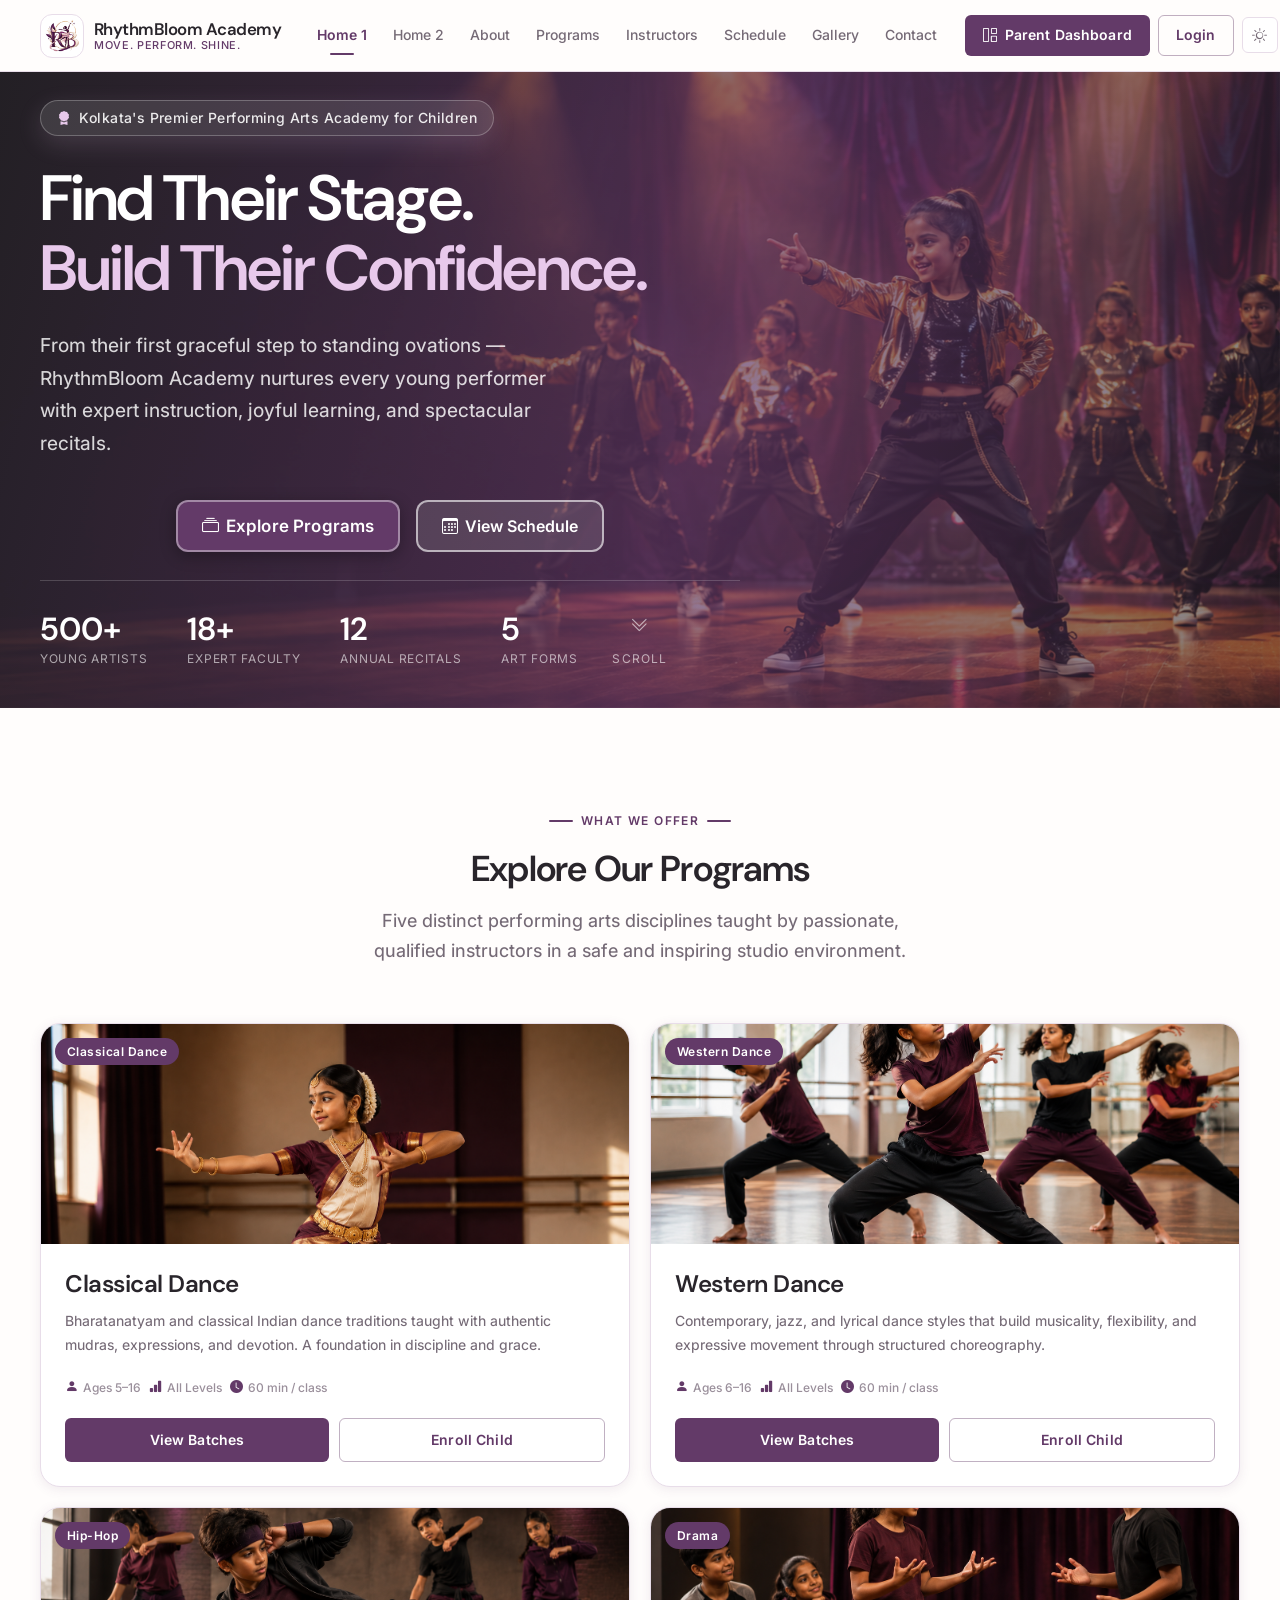
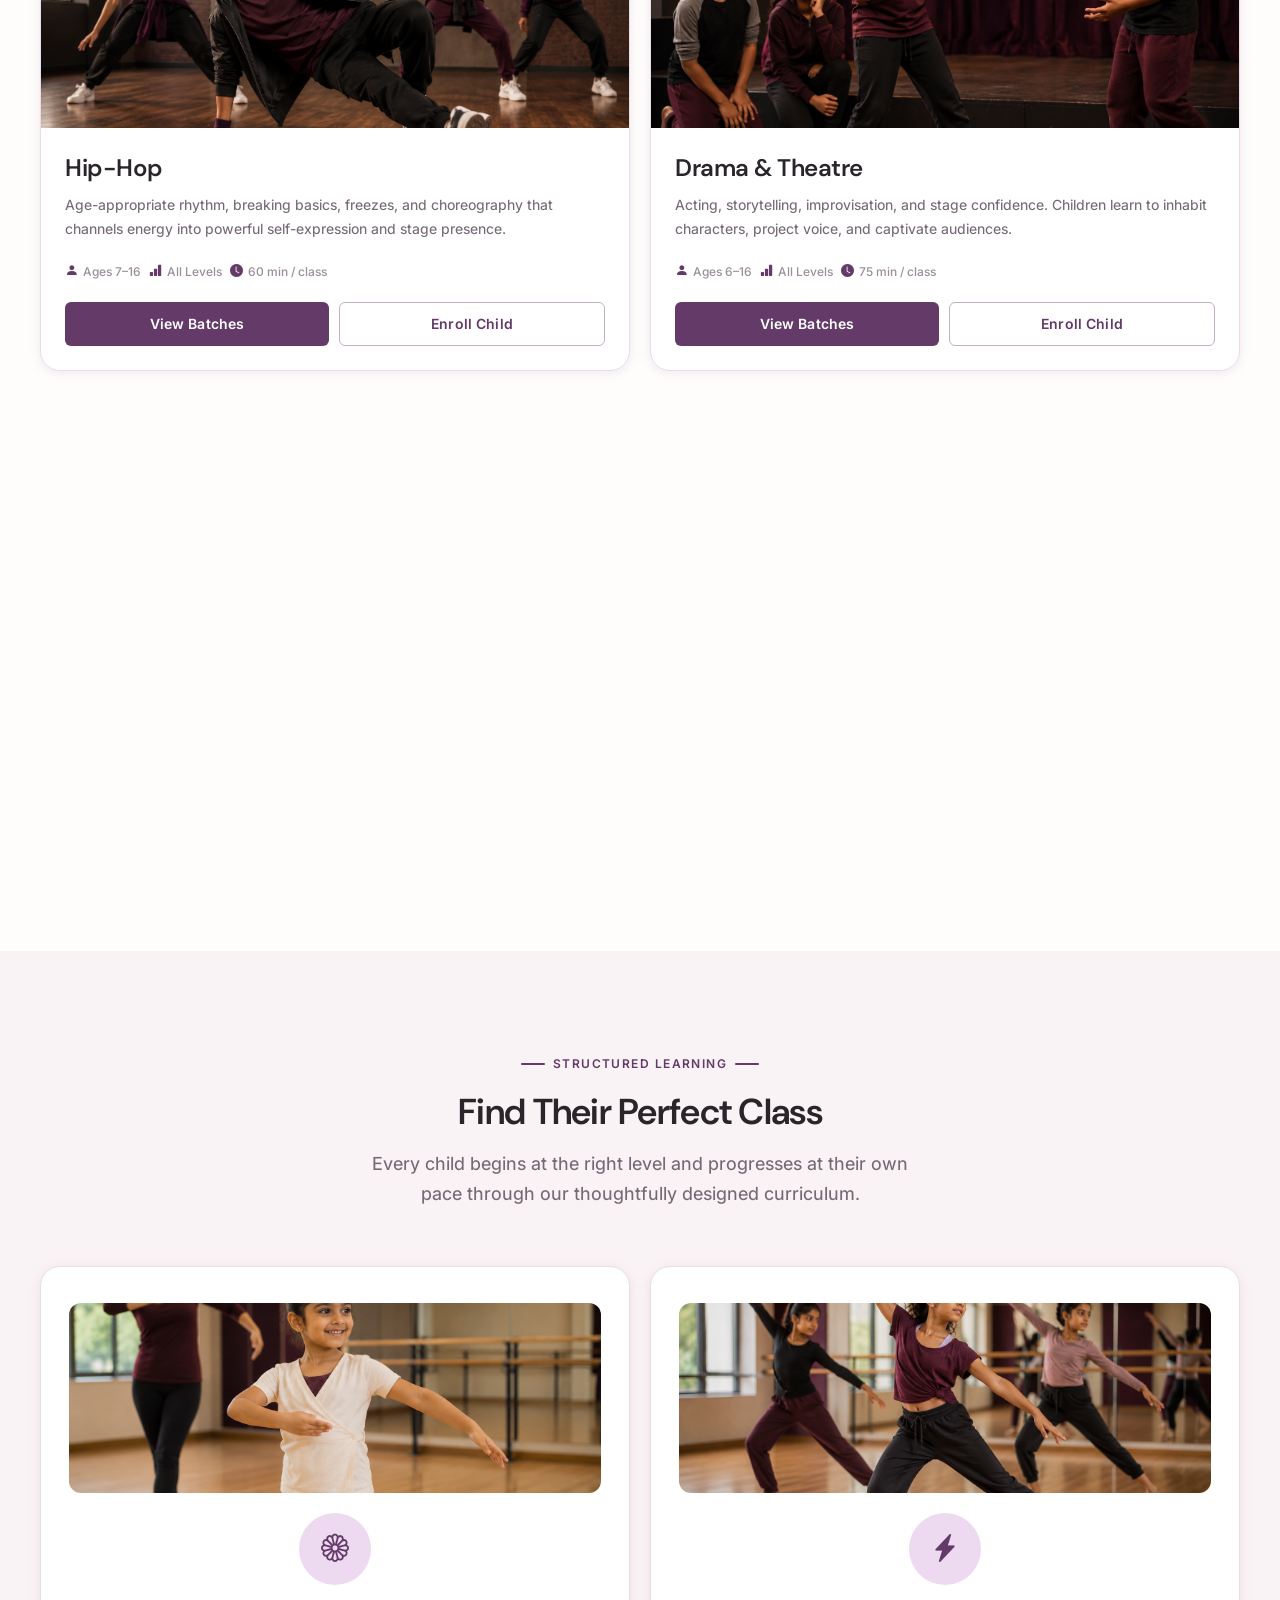
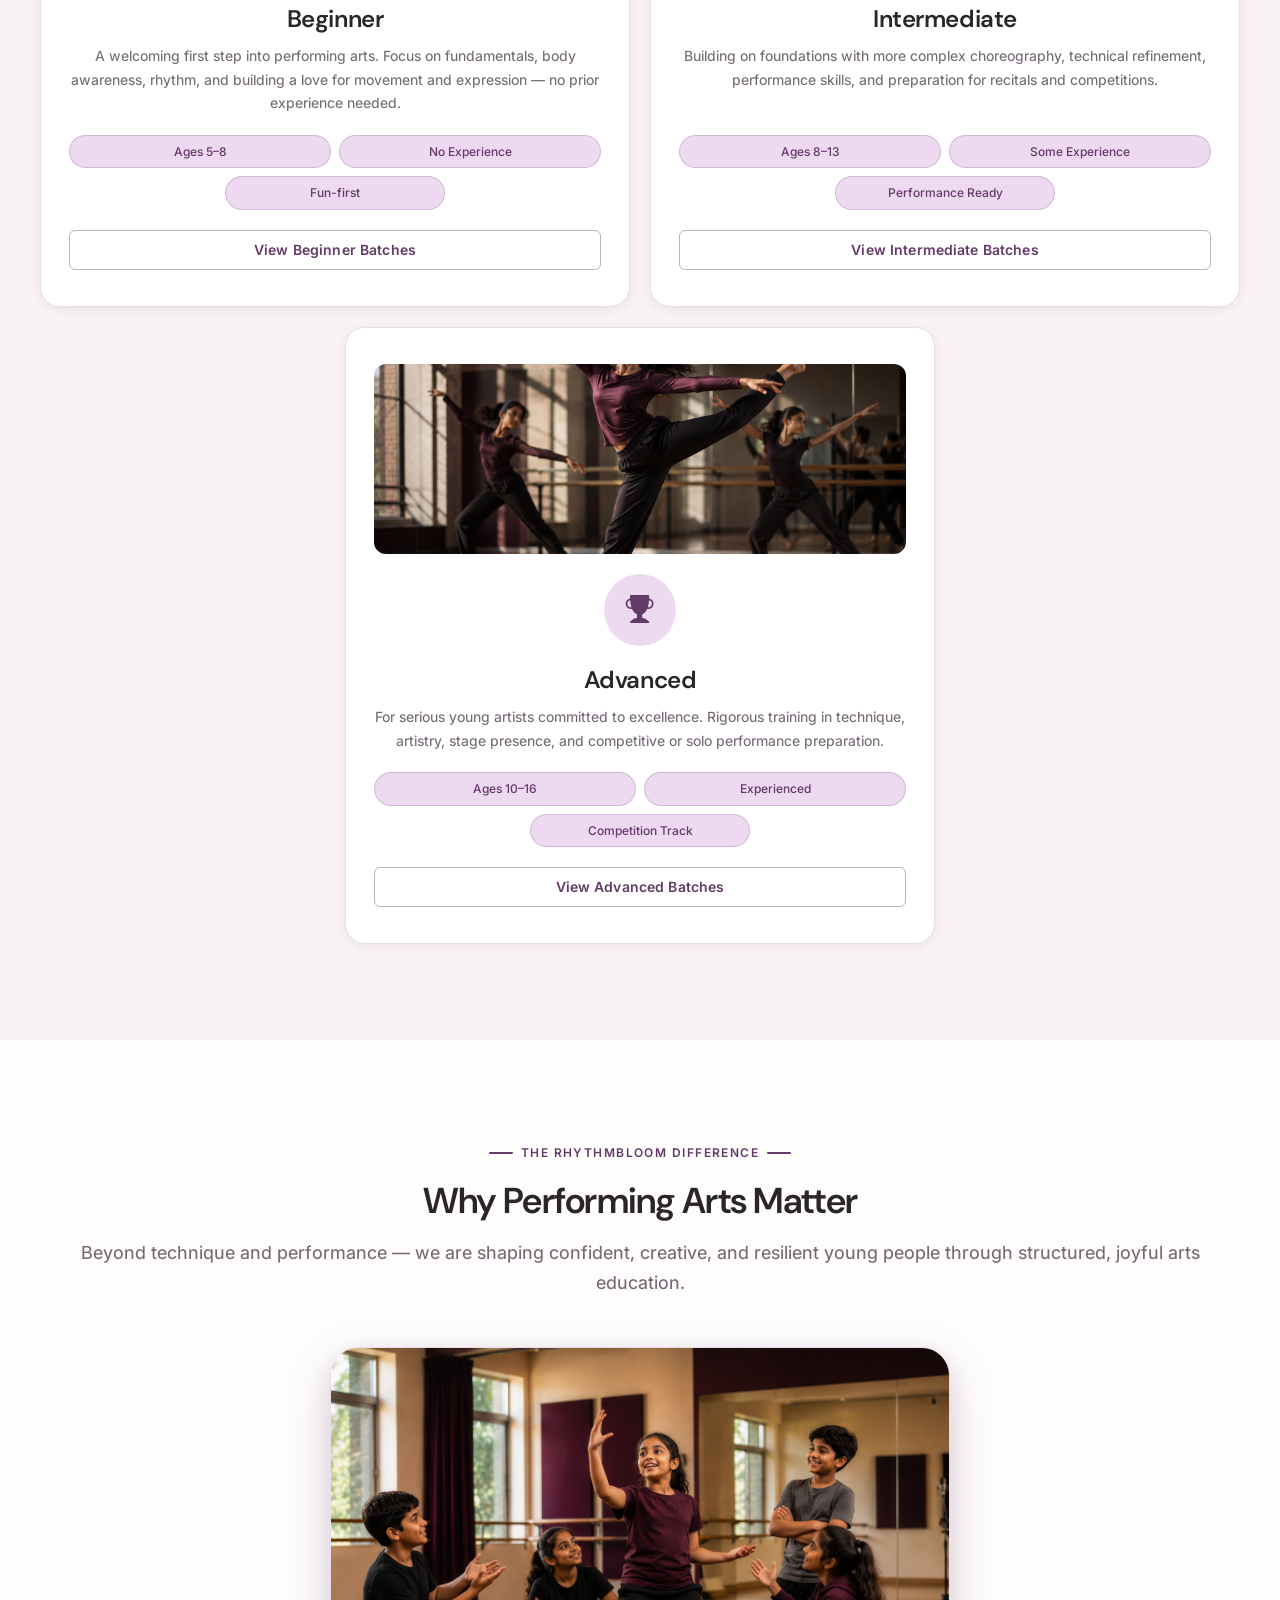
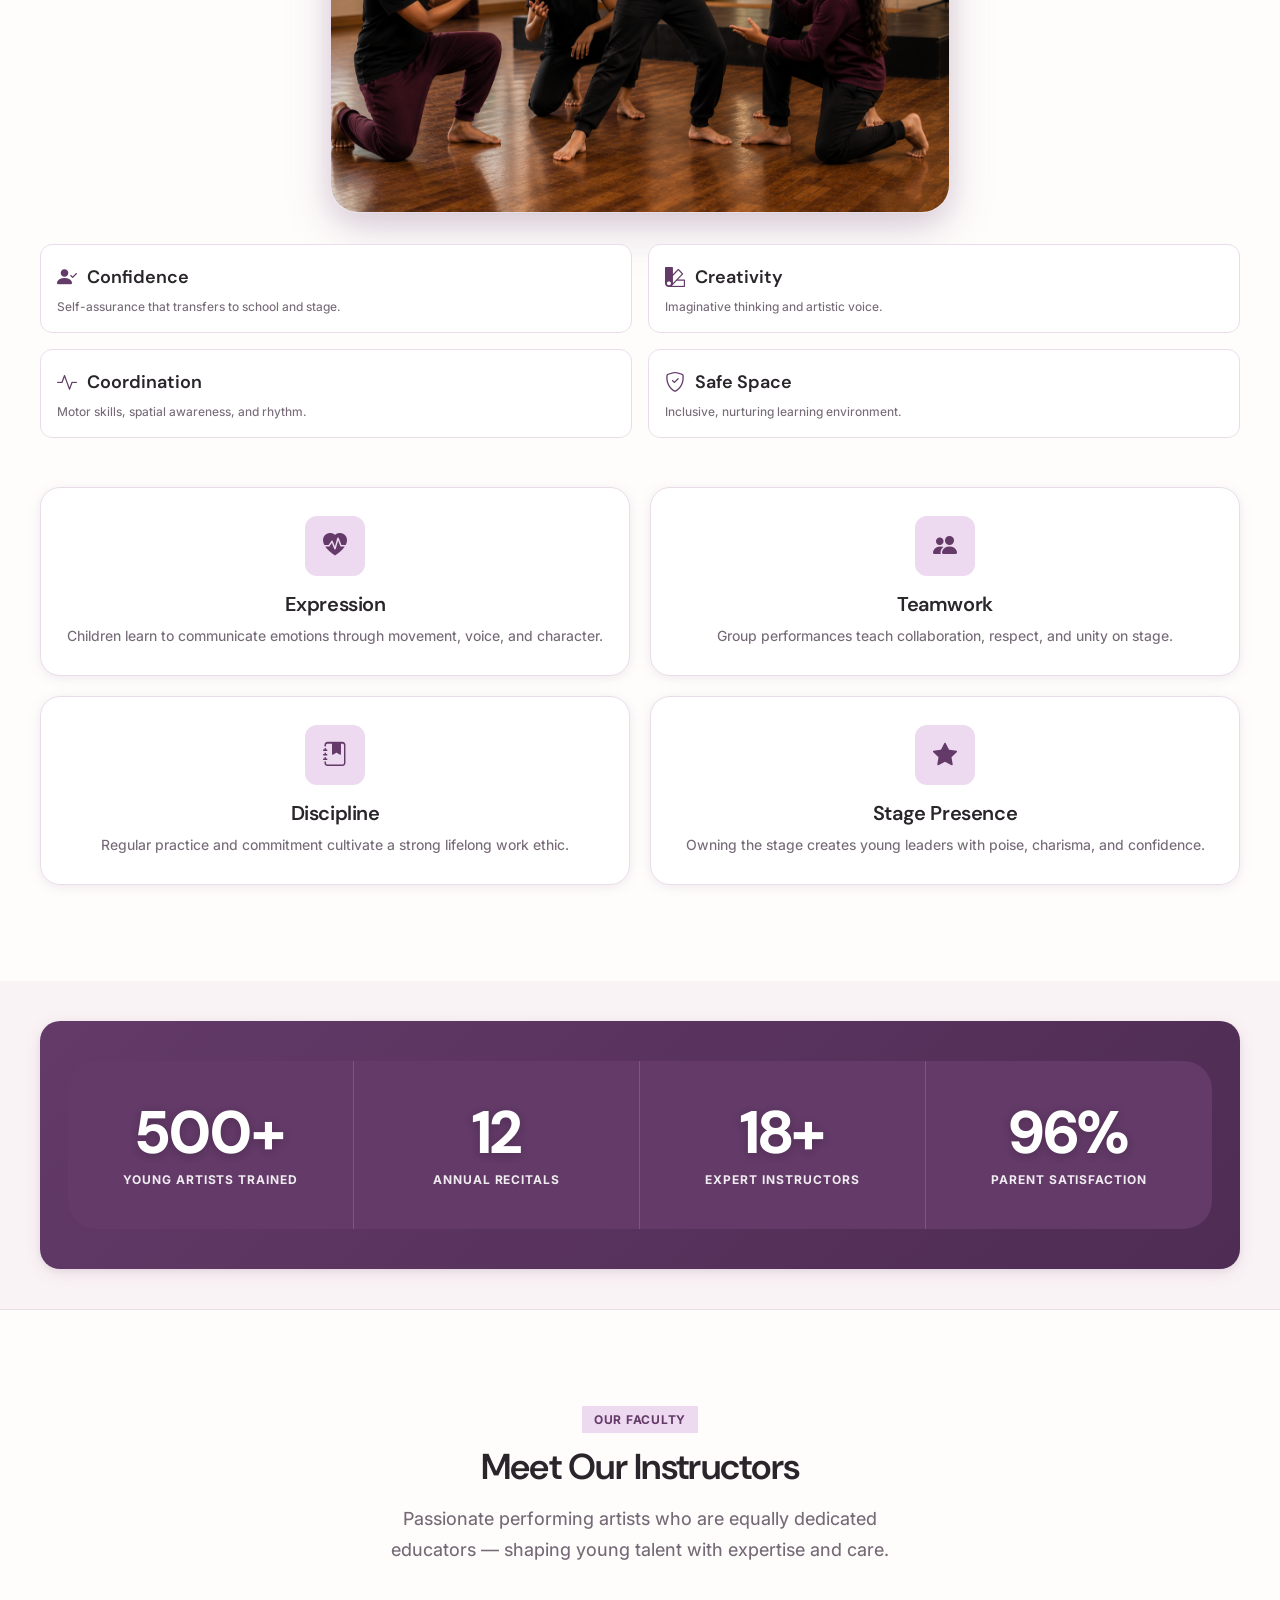
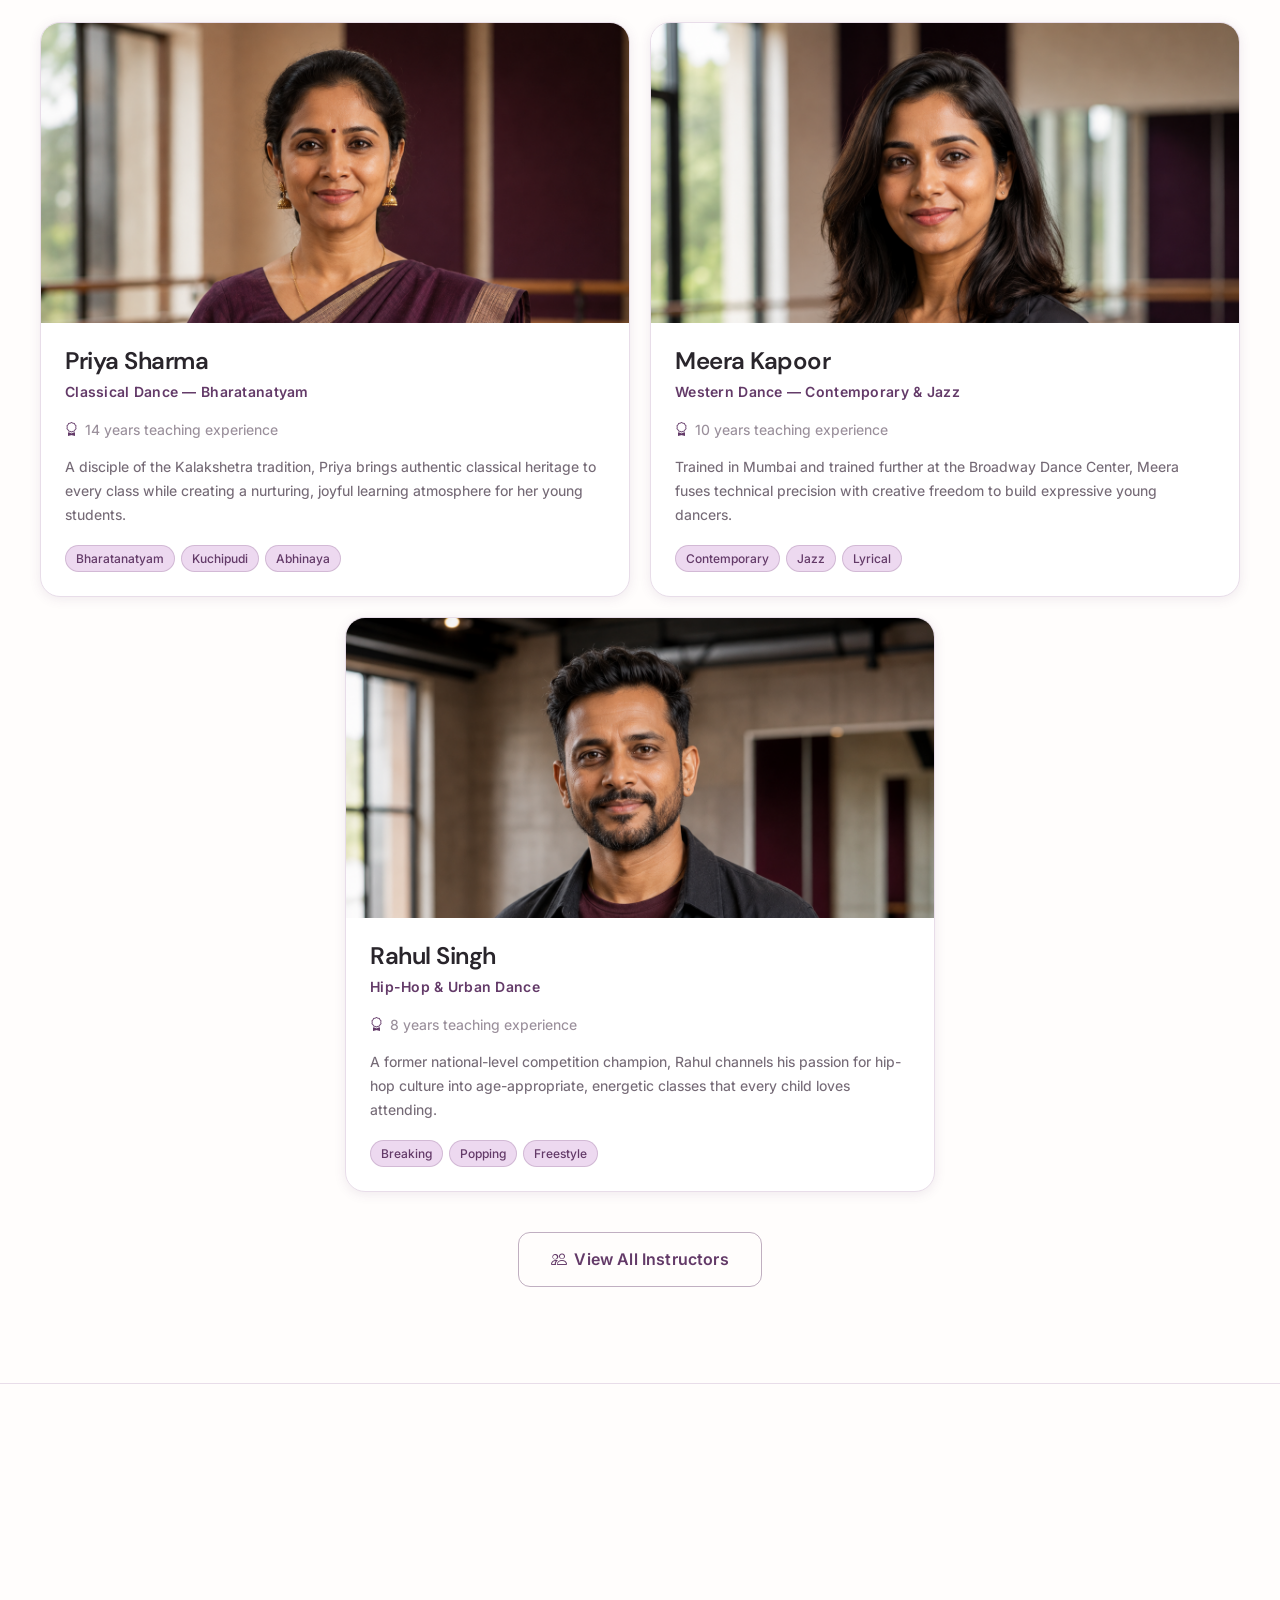
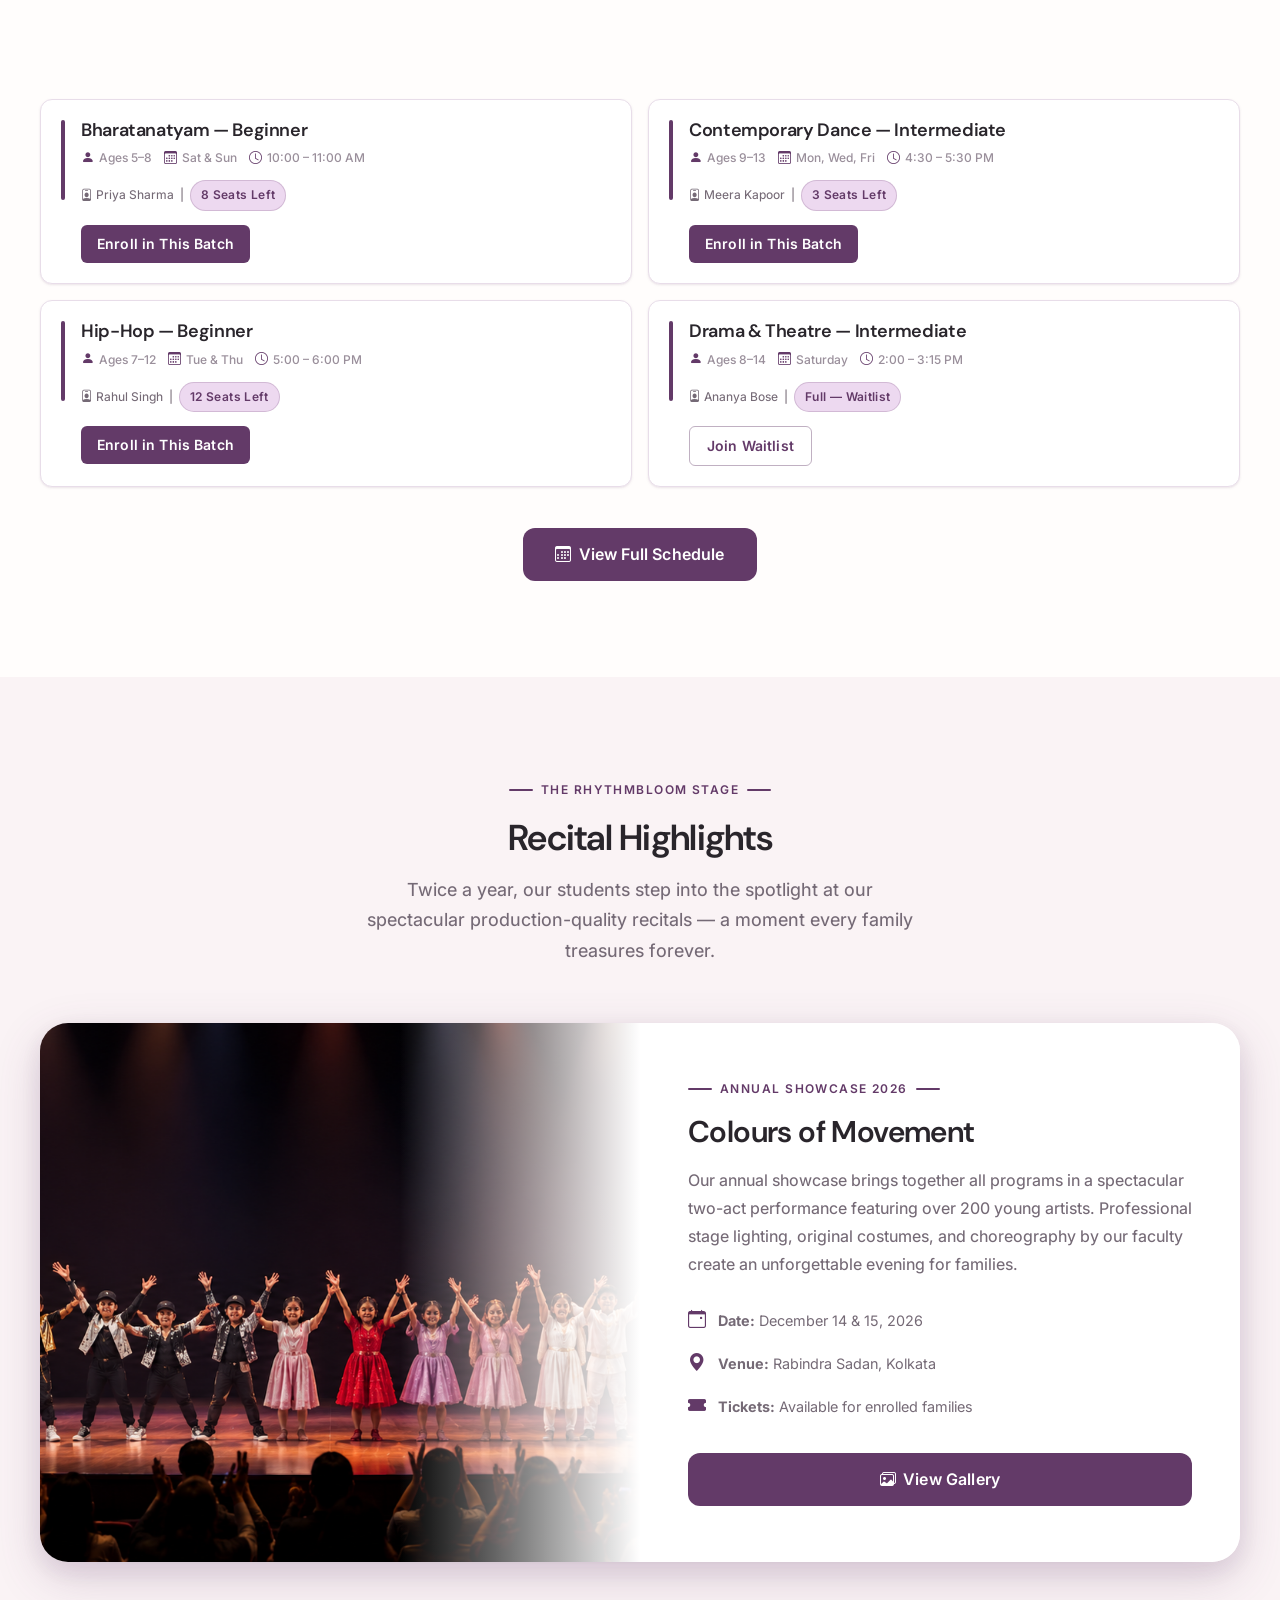
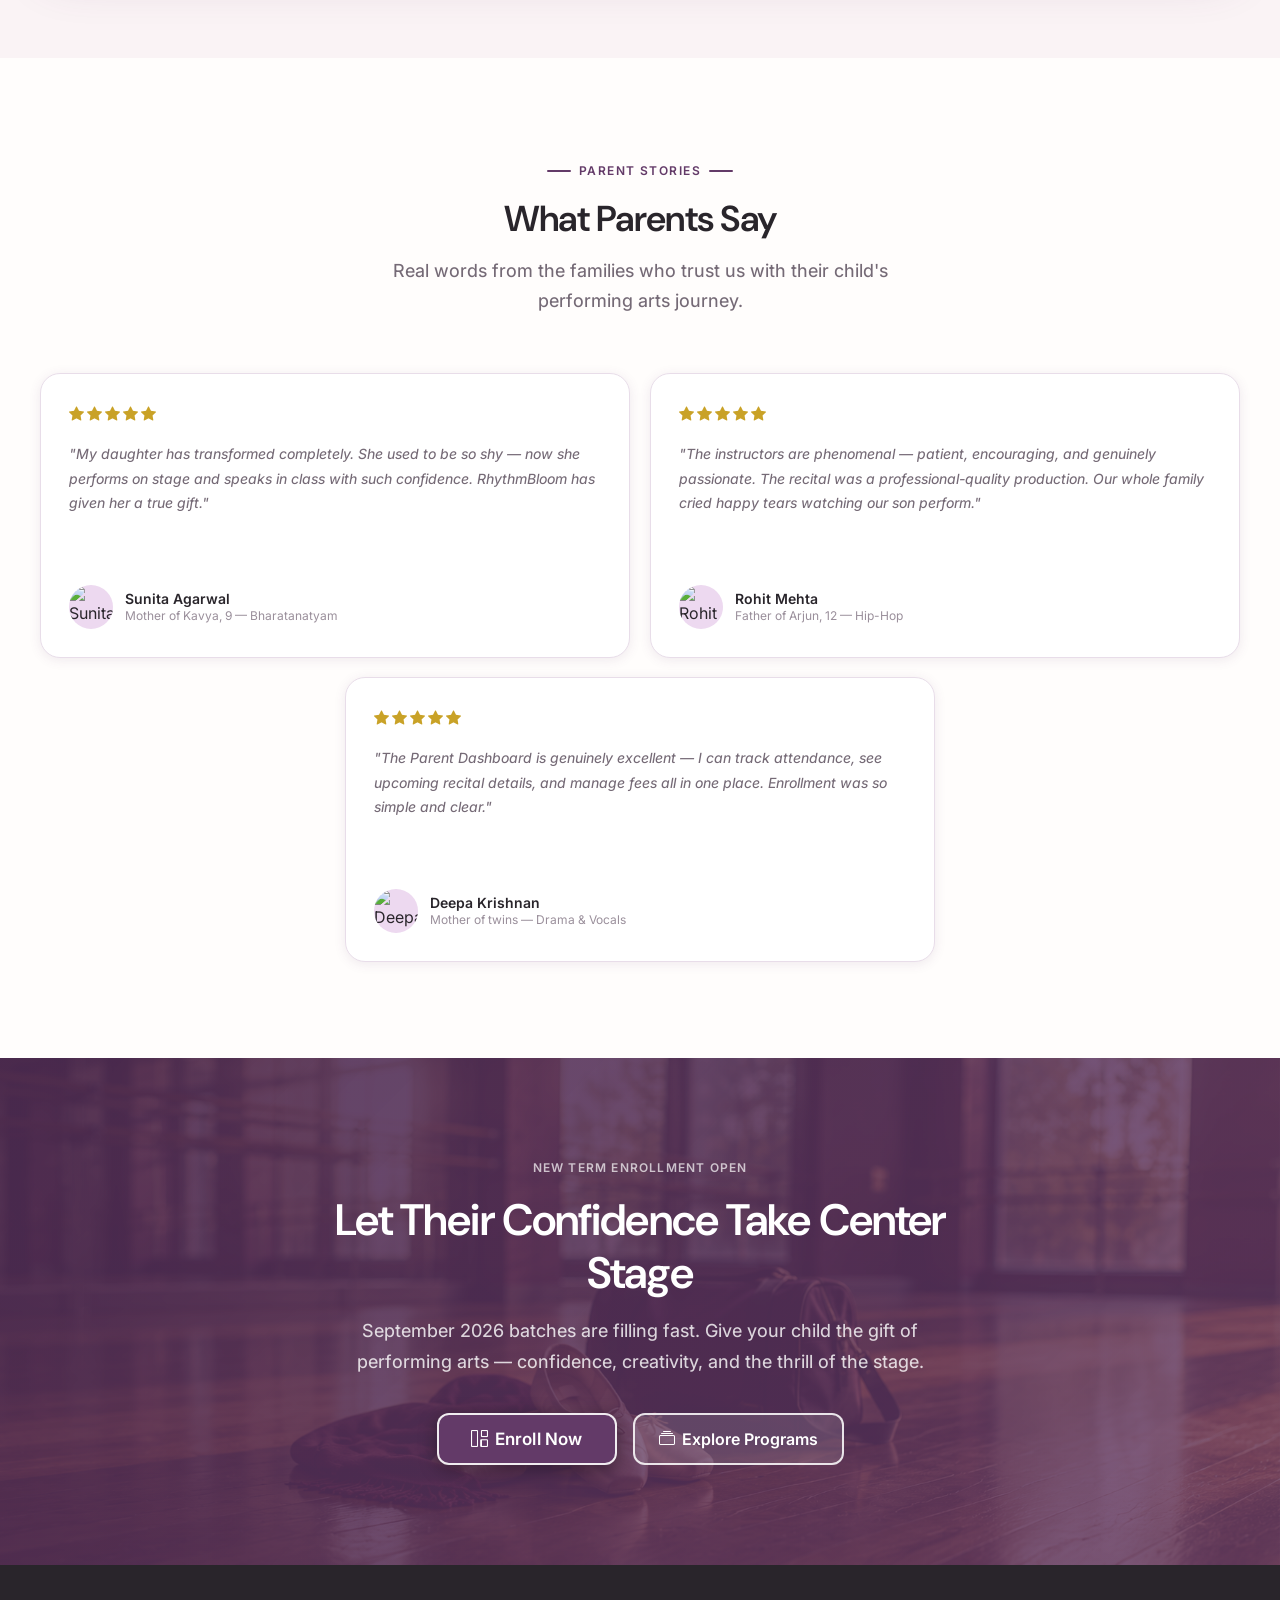
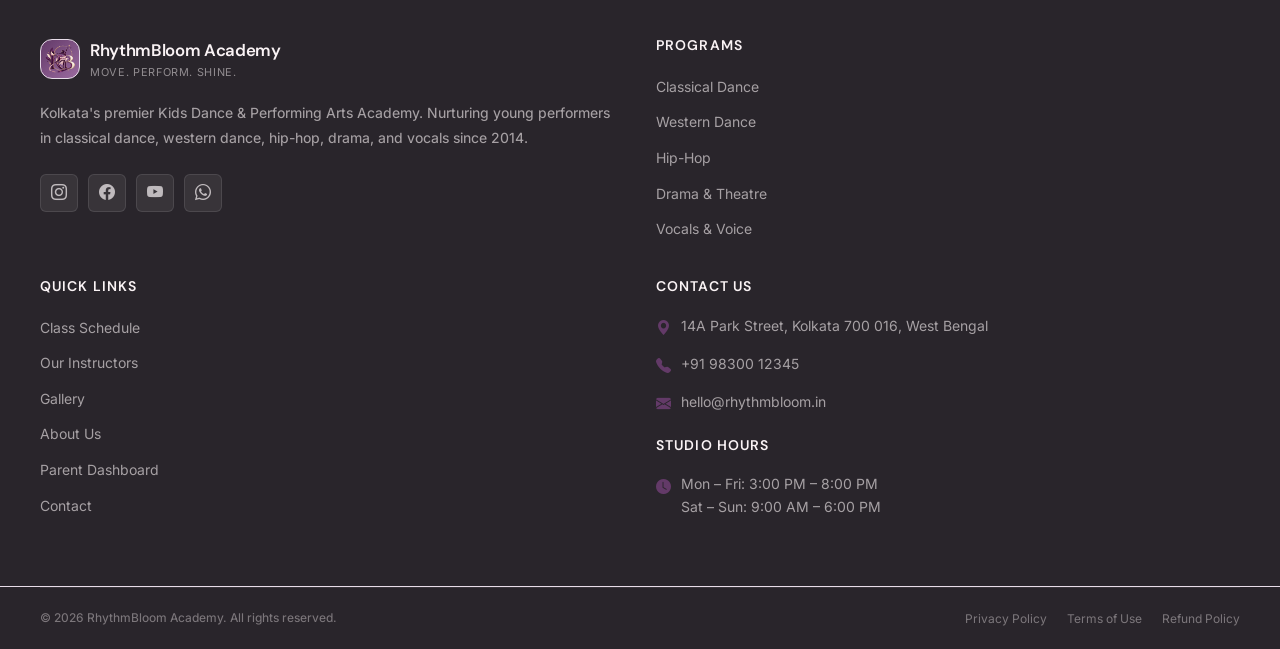
==== index.html @ a4c88cf2 "initial stage changes committed" ====
<!DOCTYPE html>
<html lang="en" data-theme="light" dir="ltr">
<head>
  <meta charset="UTF-8" />
  <meta name="viewport" content="width=device-width, initial-scale=1.0" />
  <title>RhythmBloom Academy — Move. Perform. Shine.</title>
  <meta name="description" content="RhythmBloom Academy is a premier kids dance and performing arts school offering classical dance, western dance, hip-hop, drama, and vocals for children of all ages." />
  <link rel="icon" type="image/png" href="images/logo.png" />
  <link rel="apple-touch-icon" href="images/logo.png" />
  <link rel="preconnect" href="https://fonts.googleapis.com" />
  <link rel="preconnect" href="https://fonts.gstatic.com" crossorigin />
  <link href="https://fonts.googleapis.com/css2?family=DM+Sans:opsz,wght@9..40,300;9..40,400;9..40,500;9..40,600;9..40,700;9..40,800&family=Manrope:wght@400;600;700;800&family=Inter:wght@300;400;500;600;700&display=swap" rel="stylesheet" />
  <link rel="stylesheet" href="https://cdn.jsdelivr.net/npm/bootstrap-icons@1.11.3/font/bootstrap-icons.min.css" />
  <link rel="stylesheet" href="css/main.css" />
  <link rel="stylesheet" href="css/header.css" />
  <link rel="stylesheet" href="css/components.css" />
  <link rel="stylesheet" href="css/dark-theme.css" />
  <link rel="stylesheet" href="css/rtl.css" />
  <link rel="stylesheet" href="css/desktop.css" />
  <link rel="stylesheet" href="css/tablet.css" />
  <link rel="stylesheet" href="css/mobile.css" />
</head>
<body>

<!-- ══ NAVBAR ══ -->
<nav class="rb-navbar" role="navigation" aria-label="Main navigation">
  <div class="nav-inner">
    <a href="index.html" class="rb-brand" aria-label="RhythmBloom Academy Home">
      <div class="rb-logo-wrap">
        <img src="images/logo.png" alt="RhythmBloom Academy Logo" class="rb-logo-light" />
        <img src="images/dark_logo.png" alt="RhythmBloom Academy Logo" class="rb-logo-dark" style="display:none;" />
      </div>
      <div class="rb-brand-text">
        <span class="rb-brand-name">RhythmBloom Academy</span>
        <span class="rb-brand-tagline">Move. Perform. Shine.</span>
      </div>
    </a>
    <nav class="rb-nav">
      <ul class="rb-nav-list">
        <li class="rb-nav-item"><a href="index.html" class="rb-nav-link active">Home 1</a></li>
        <li class="rb-nav-item"><a href="home-2.html" class="rb-nav-link">Home 2</a></li>
        <li class="rb-nav-item"><a href="about.html" class="rb-nav-link">About</a></li>
        <li class="rb-nav-item"><a href="programs.html" class="rb-nav-link">Programs</a></li>
        <li class="rb-nav-item"><a href="instructors.html" class="rb-nav-link">Instructors</a></li>
        <li class="rb-nav-item"><a href="schedule.html" class="rb-nav-link">Schedule</a></li>
        <li class="rb-nav-item"><a href="gallery.html" class="rb-nav-link">Gallery</a></li>
        <li class="rb-nav-item"><a href="contact.html" class="rb-nav-link">Contact</a></li>
      </ul>
    </nav>
    <div class="rb-nav-right">
      <button class="rb-icon-btn" data-theme-toggle title="Toggle Dark Mode" aria-label="Toggle Dark Mode">
        <i class="bi bi-sun theme-icon-light"></i>
        <i class="bi bi-moon-stars theme-icon-dark" style="display:none"></i>
      </button>
      <button class="rb-icon-btn" data-dir-toggle title="Switch to RTL" aria-label="Switch to RTL">
        <span class="dir-label" style="font-size:0.7rem;font-weight:700;">RTL</span>
      </button>
      <a href="dashboard.html" class="btn-primary"><i class="bi bi-grid-1x2"></i> Parent Dashboard</a>
      <a href="login.html" class="btn-secondary">Login</a>
    </div>
    <div class="rb-toggler">
      <button class="rb-menu-toggle" aria-label="Open menu" aria-expanded="false">
        <i class="bi bi-list"></i>
      </button>
    </div>
  </div>
</nav>

<!-- Mobile Menu -->
<div class="rb-mobile-menu" role="dialog" aria-label="Mobile navigation">
  <ul class="rb-mobile-nav-list">
    <li><a href="index.html" class="rb-mobile-nav-link active">Home 1</a></li>
    <li><a href="home-2.html" class="rb-mobile-nav-link">Home 2</a></li>
    <li><a href="about.html" class="rb-mobile-nav-link">About</a></li>
    <li><a href="programs.html" class="rb-mobile-nav-link">Programs</a></li>
    <li><a href="instructors.html" class="rb-mobile-nav-link">Instructors</a></li>
    <li><a href="schedule.html" class="rb-mobile-nav-link">Schedule</a></li>
    <li><a href="gallery.html" class="rb-mobile-nav-link">Gallery</a></li>
    <li><a href="contact.html" class="rb-mobile-nav-link">Contact</a></li>
  </ul>
  <div class="rb-mobile-actions">
    <a href="dashboard.html" class="btn-primary" style="width:100%;justify-content:center;"><i class="bi bi-grid-1x2"></i> Parent Dashboard</a>
    <a href="login.html" class="btn-secondary" style="width:100%;justify-content:center;">Login</a>
    <div style="display:flex;align-items:center;justify-content:center;gap:12px;margin-top:6px;">
      <button class="rb-icon-btn" data-theme-toggle title="Toggle Dark Mode" aria-label="Toggle Dark Mode">
        <i class="bi bi-sun theme-icon-light"></i>
        <i class="bi bi-moon-stars theme-icon-dark" style="display:none"></i>
      </button>
      <button class="rb-icon-btn" data-dir-toggle title="Switch to RTL" aria-label="Switch to RTL">
        <span class="dir-label" style="font-size:0.7rem;font-weight:700;">RTL</span>
      </button>
    </div>
  </div>
</div>

<!-- ══ HERO ══ -->
<section class="hero" aria-label="Hero — Find Their Stage">
  <div class="hero-bg">
    <img src="images/home1-hero.png" alt="Children performing on a recital stage with theatrical lighting" />
  </div>
  <div class="container">
    <div class="hero-content">
      <div class="hero-badge">
        <i class="bi bi-award-fill"></i>
        Kolkata's Premier Performing Arts Academy for Children
      </div>
      <h1 class="hero-title">Find Their Stage.<br><span>Build Their Confidence.</span></h1>
      <p class="hero-desc">From their first graceful step to standing ovations — RhythmBloom Academy nurtures every young performer with expert instruction, joyful learning, and spectacular recitals.</p>
      <div class="hero-actions">
        <a href="programs.html" class="btn-primary btn-xl"><i class="bi bi-collection"></i> Explore Programs</a>
        <a href="schedule.html" class="btn-ghost btn-xl"><i class="bi bi-calendar3"></i> View Schedule</a>
      </div>
      <div class="hero-stats">
        <div class="hero-stat"><div class="hero-stat-value">500+</div><div class="hero-stat-label">Young Artists</div></div>
        <div class="hero-stat"><div class="hero-stat-value">18+</div><div class="hero-stat-label">Expert Faculty</div></div>
        <div class="hero-stat"><div class="hero-stat-value">12</div><div class="hero-stat-label">Annual Recitals</div></div>
        <div class="hero-stat"><div class="hero-stat-value">5</div><div class="hero-stat-label">Art Forms</div></div>
      </div>
    </div>
  </div>
  <div class="hero-scroll" aria-hidden="true"><i class="bi bi-chevron-double-down"></i><span>Scroll</span></div>
</section>

<!-- ══ EXPLORE OUR PROGRAMS ══ -->
<section class="section bg-secondary" id="programs" aria-labelledby="programs-heading">
  <div class="container">
    <div class="section-header center reveal">
      <span class="section-label">What We Offer</span>
      <h2 class="section-title" id="programs-heading">Explore Our Programs</h2>
      <p class="section-desc">Five distinct performing arts disciplines taught by passionate, qualified instructors in a safe and inspiring studio environment.</p>
    </div>
    <div class="programs-grid">
      <!-- Classical Dance -->
      <div class="program-card reveal reveal-delay-1">
        <div class="program-card-img headshot-focus">
          <img src="images/classic-1.png" alt="Classical Bharatanatyam dance" loading="lazy" />
          <span class="program-tag">Classical Dance</span>
        </div>
        <div class="program-card-body">
          <h3 class="program-card-title">Classical Dance</h3>
          <p class="program-card-desc">Bharatanatyam and classical Indian dance traditions taught with authentic mudras, expressions, and devotion. A foundation in discipline and grace.</p>
          <div class="program-meta">
            <span class="program-meta-item"><i class="bi bi-person-fill"></i> Ages 5–16</span>
            <span class="program-meta-item"><i class="bi bi-bar-chart-fill"></i> All Levels</span>
            <span class="program-meta-item"><i class="bi bi-clock-fill"></i> 60 min / class</span>
          </div>
          <div class="program-card-footer">
            <a href="programs.html#classical" class="btn-primary">View Batches</a>
            <a href="dashboard.html" class="btn-secondary">Enroll Child</a>
          </div>
        </div>
      </div>
      <!-- Western Dance -->
      <div class="program-card reveal reveal-delay-2">
        <div class="program-card-img">
          <img src="images/western-1.png" alt="Western contemporary dance" loading="lazy" />
          <span class="program-tag">Western Dance</span>
        </div>
        <div class="program-card-body">
          <h3 class="program-card-title">Western Dance</h3>
          <p class="program-card-desc">Contemporary, jazz, and lyrical dance styles that build musicality, flexibility, and expressive movement through structured choreography.</p>
          <div class="program-meta">
            <span class="program-meta-item"><i class="bi bi-person-fill"></i> Ages 6–16</span>
            <span class="program-meta-item"><i class="bi bi-bar-chart-fill"></i> All Levels</span>
            <span class="program-meta-item"><i class="bi bi-clock-fill"></i> 60 min / class</span>
          </div>
          <div class="program-card-footer">
            <a href="programs.html#western" class="btn-primary">View Batches</a>
            <a href="dashboard.html" class="btn-secondary">Enroll Child</a>
          </div>
        </div>
      </div>
      <!-- Hip-Hop -->
      <div class="program-card reveal reveal-delay-3">
        <div class="program-card-img">
          <img src="images/hiphop-1.png" alt="Hip-hop dance class for kids" loading="lazy" />
          <span class="program-tag">Hip-Hop</span>
        </div>
        <div class="program-card-body">
          <h3 class="program-card-title">Hip-Hop</h3>
          <p class="program-card-desc">Age-appropriate rhythm, breaking basics, freezes, and choreography that channels energy into powerful self-expression and stage presence.</p>
          <div class="program-meta">
            <span class="program-meta-item"><i class="bi bi-person-fill"></i> Ages 7–16</span>
            <span class="program-meta-item"><i class="bi bi-bar-chart-fill"></i> All Levels</span>
            <span class="program-meta-item"><i class="bi bi-clock-fill"></i> 60 min / class</span>
          </div>
          <div class="program-card-footer">
            <a href="programs.html#hiphop" class="btn-primary">View Batches</a>
            <a href="dashboard.html" class="btn-secondary">Enroll Child</a>
          </div>
        </div>
      </div>
      <!-- Drama -->
      <div class="program-card reveal reveal-delay-1">
        <div class="program-card-img">
          <img src="images/drama-1.png" alt="Children drama and acting class" loading="lazy" />
          <span class="program-tag">Drama</span>
        </div>
        <div class="program-card-body">
          <h3 class="program-card-title">Drama & Theatre</h3>
          <p class="program-card-desc">Acting, storytelling, improvisation, and stage confidence. Children learn to inhabit characters, project voice, and captivate audiences.</p>
          <div class="program-meta">
            <span class="program-meta-item"><i class="bi bi-person-fill"></i> Ages 6–16</span>
            <span class="program-meta-item"><i class="bi bi-bar-chart-fill"></i> All Levels</span>
            <span class="program-meta-item"><i class="bi bi-clock-fill"></i> 75 min / class</span>
          </div>
          <div class="program-card-footer">
            <a href="programs.html#drama" class="btn-primary">View Batches</a>
            <a href="dashboard.html" class="btn-secondary">Enroll Child</a>
          </div>
        </div>
      </div>
      <!-- Vocals -->
      <div class="program-card reveal reveal-delay-2">
        <div class="program-card-img">
          <img src="images/vocals.png" alt="Kids vocal and singing class" loading="lazy" />
          <span class="program-tag">Vocals</span>
        </div>
        <div class="program-card-body">
          <h3 class="program-card-title">Vocals & Voice</h3>
          <p class="program-card-desc">Voice training, breath control, pitch, and performance skills. Children discover the power of their unique voice in a nurturing environment.</p>
          <div class="program-meta">
            <span class="program-meta-item"><i class="bi bi-person-fill"></i> Ages 5–16</span>
            <span class="program-meta-item"><i class="bi bi-bar-chart-fill"></i> All Levels</span>
            <span class="program-meta-item"><i class="bi bi-clock-fill"></i> 45 min / class</span>
          </div>
          <div class="program-card-footer">
            <a href="programs.html#vocals" class="btn-primary">View Batches</a>
            <a href="dashboard.html" class="btn-secondary">Enroll Child</a>
          </div>
        </div>
      </div>
      <!-- CTA Card -->
      <div class="program-card reveal reveal-delay-3" style="position:relative; overflow:hidden; border:none; background:linear-gradient(135deg, rgba(41,37,43,0.45) 0%, rgba(99,58,104,0.35) 100%), url('images/advise.png') center/cover no-repeat;">
        <div class="program-card-body" style="position:relative; z-index:1; justify-content:center; align-items:center; text-align:center; gap:20px; text-shadow:0 2px 8px rgba(0,0,0,0.6);">
          <i class="bi bi-stars" style="font-size:3rem; color:#FFFFFF; filter:drop-shadow(0 2px 4px rgba(0,0,0,0.5));"></i>
          <h3 class="program-card-title" style="color:white; font-weight:600;">Not Sure Which Program?</h3>
          <p class="program-card-desc" style="color:rgba(255,255,255,0.95); font-weight:500;">Our advisors will help you find the perfect performing arts fit for your child's age, interest, and personality.</p>
          <a href="contact.html" class="btn-ghost btn-lg" style="margin-top:auto; background:rgba(0,0,0,0.4); border-color:rgba(255,255,255,0.7); color:white;">Talk to an Advisor</a>
        </div>
      </div>
    </div>
  </div>
</section>

<!-- ══ FIND THEIR PERFECT CLASS ══ -->
<section class="section" aria-labelledby="levels-heading">
  <div class="container">
    <div class="section-header center reveal">
      <span class="section-label">Structured Learning</span>
      <h2 class="section-title" id="levels-heading">Find Their Perfect Class</h2>
      <p class="section-desc">Every child begins at the right level and progresses at their own pace through our thoughtfully designed curriculum.</p>
    </div>
    <div class="level-grid">
      <div class="level-card reveal reveal-delay-1">
        <div style="width:100%; height:190px; border-radius:var(--radius-md); overflow:hidden; margin-bottom:20px;">
          <img src="images/beginer.png" alt="Beginner Level Performing Arts" style="width:100%; height:100%; object-fit:cover; transition:transform var(--trans-slow);" />
        </div>
        <div class="level-icon"><i class="bi bi-flower1"></i></div>
        <h3 class="level-title">Beginner</h3>
        <p class="level-desc">A welcoming first step into performing arts. Focus on fundamentals, body awareness, rhythm, and building a love for movement and expression — no prior experience needed.</p>
        <div class="level-tags">
          <span class="tag">Ages 5–8</span>
          <span class="tag">No Experience</span>
          <span class="tag">Fun-first</span>
        </div>
        <a href="schedule.html?level=beginner" class="btn-secondary w-100" style="justify-content:center;">View Beginner Batches</a>
      </div>
      <div class="level-card reveal reveal-delay-2">
        <div style="width:100%; height:190px; border-radius:var(--radius-md); overflow:hidden; margin-bottom:20px;">
          <img src="images/intermediate.png" alt="Intermediate Level Performing Arts" style="width:100%; height:100%; object-fit:cover; transition:transform var(--trans-slow);" />
        </div>
        <div class="level-icon"><i class="bi bi-lightning-charge-fill"></i></div>
        <h3 class="level-title">Intermediate</h3>
        <p class="level-desc">Building on foundations with more complex choreography, technical refinement, performance skills, and preparation for recitals and competitions.</p>
        <div class="level-tags">
          <span class="tag">Ages 8–13</span>
          <span class="tag">Some Experience</span>
          <span class="tag">Performance Ready</span>
        </div>
        <a href="schedule.html?level=intermediate" class="btn-secondary w-100" style="justify-content:center;">View Intermediate Batches</a>
      </div>
      <div class="level-card reveal reveal-delay-3">
        <div style="width:100%; height:190px; border-radius:var(--radius-md); overflow:hidden; margin-bottom:20px;">
          <img src="images/advanced.png" alt="Advanced Level Performing Arts" style="width:100%; height:100%; object-fit:cover; transition:transform var(--trans-slow);" />
        </div>
        <div class="level-icon"><i class="bi bi-trophy-fill"></i></div>
        <h3 class="level-title">Advanced</h3>
        <p class="level-desc">For serious young artists committed to excellence. Rigorous training in technique, artistry, stage presence, and competitive or solo performance preparation.</p>
        <div class="level-tags">
          <span class="tag">Ages 10–16</span>
          <span class="tag">Experienced</span>
          <span class="tag">Competition Track</span>
        </div>
        <a href="schedule.html?level=advanced" class="btn-secondary w-100" style="justify-content:center;">View Advanced Batches</a>
      </div>
    </div>
  </div>
</section>

<!-- ══ WHY PERFORMING ARTS MATTER ══ -->
<section class="section alt-bg" style="background:var(--bg-secondary);" aria-labelledby="why-heading">
  <div class="container">
    <div class="why-matter-layout">
      <div class="why-matter-image reveal">
        <div class="img-ratio ratio-4-3" style="border-radius:var(--radius-xl); box-shadow:var(--shadow-xl); overflow:hidden; border: 1px solid var(--divider);">
          <img src="images/rythm_bloom_diff.png" alt="The RhythmBloom Difference — Dance and performing arts training" />
        </div>
      </div>
      <div class="why-matter-content reveal reveal-delay-2">
        <span class="section-label">The RhythmBloom Difference</span>
        <h2 class="section-title" id="why-heading">Why Performing Arts Matter</h2>
        <p class="section-desc" style="max-width:100%; margin-bottom: 24px;">Beyond technique and performance — we are shaping confident, creative, and resilient young people through structured, joyful arts education.</p>
      </div>

      <div class="why-benefits-grid reveal reveal-delay-3">
          <div style="padding: 16px; background: var(--bg-card); border: 1px solid var(--divider); border-radius: var(--radius-md);">
            <div style="display:flex; align-items:center; gap:10px; margin-bottom:4px;">
              <i class="bi bi-person-check-fill" style="color:var(--primary); font-size:20px;"></i>
              <strong style="font-family:var(--font-heading); font-size:var(--text-md); font-weight:600;">Confidence</strong>
            </div>
            <p style="font-size:var(--text-xs); color:var(--text-secondary); line-height:1.6;">Self-assurance that transfers to school and stage.</p>
          </div>
          <div style="padding: 16px; background: var(--bg-card); border: 1px solid var(--divider); border-radius: var(--radius-md);">
            <div style="display:flex; align-items:center; gap:10px; margin-bottom:4px;">
              <i class="bi bi-palette2" style="color:var(--primary); font-size:20px;"></i>
              <strong style="font-family:var(--font-heading); font-size:var(--text-md); font-weight:600;">Creativity</strong>
            </div>
            <p style="font-size:var(--text-xs); color:var(--text-secondary); line-height:1.6;">Imaginative thinking and artistic voice.</p>
          </div>
          <div style="padding: 16px; background: var(--bg-card); border: 1px solid var(--divider); border-radius: var(--radius-md);">
            <div style="display:flex; align-items:center; gap:10px; margin-bottom:4px;">
              <i class="bi bi-activity" style="color:var(--primary); font-size:20px;"></i>
              <strong style="font-family:var(--font-heading); font-size:var(--text-md); font-weight:600;">Coordination</strong>
            </div>
            <p style="font-size:var(--text-xs); color:var(--text-secondary); line-height:1.6;">Motor skills, spatial awareness, and rhythm.</p>
          </div>
          <div style="padding: 16px; background: var(--bg-card); border: 1px solid var(--divider); border-radius: var(--radius-md);">
            <div style="display:flex; align-items:center; gap:10px; margin-bottom:4px;">
              <i class="bi bi-shield-check" style="color:var(--primary); font-size:20px;"></i>
              <strong style="font-family:var(--font-heading); font-size:var(--text-md); font-weight:600;">Safe Space</strong>
            </div>
            <p style="font-size:var(--text-xs); color:var(--text-secondary); line-height:1.6;">Inclusive, nurturing learning environment.</p>
          </div>
      </div>
    </div>

    <div class="values-grid">
      <div class="value-card reveal reveal-delay-1">
        <div class="value-icon"><i class="bi bi-heart-pulse-fill"></i></div>
        <h4 class="value-title">Expression</h4>
        <p class="value-desc">Children learn to communicate emotions through movement, voice, and character.</p>
      </div>
      <div class="value-card reveal reveal-delay-2">
        <div class="value-icon"><i class="bi bi-people-fill"></i></div>
        <h4 class="value-title">Teamwork</h4>
        <p class="value-desc">Group performances teach collaboration, respect, and unity on stage.</p>
      </div>
      <div class="value-card reveal reveal-delay-3">
        <div class="value-icon"><i class="bi bi-journal-bookmark-fill"></i></div>
        <h4 class="value-title">Discipline</h4>
        <p class="value-desc">Regular practice and commitment cultivate a strong lifelong work ethic.</p>
      </div>
      <div class="value-card reveal reveal-delay-4">
        <div class="value-icon"><i class="bi bi-star-fill"></i></div>
        <h4 class="value-title">Stage Presence</h4>
        <p class="value-desc">Owning the stage creates young leaders with poise, charisma, and confidence.</p>
      </div>
    </div>
  </div>
</section>

<!-- ══ STATS ACCENT BANNER ══ -->
<section class="section-sm" aria-label="Academy achievements" style="padding: 40px 0;">
  <div class="container">
    <div style="background: linear-gradient(135deg, var(--primary) 0%, #4E2C53 100%); border-radius: var(--radius-lg); padding: 40px 28px; box-shadow: var(--shadow-md);" class="reveal">
      <div class="stats-row">
        <div class="stat-item"><div class="stat-number">500+</div><div class="stat-label">Young Artists Trained</div></div>
        <div class="stat-item"><div class="stat-number">12</div><div class="stat-label">Annual Recitals</div></div>
        <div class="stat-item"><div class="stat-number">18+</div><div class="stat-label">Expert Instructors</div></div>
        <div class="stat-item"><div class="stat-number">96%</div><div class="stat-label">Parent Satisfaction</div></div>
      </div>
    </div>
  </div>
</section>

<!-- ══ MEET OUR INSTRUCTORS — OUR FACULTY ══ -->
<section class="section alt-bg" style="background:var(--bg-secondary);border-top:1px solid var(--divider);border-bottom:1px solid var(--divider);" aria-labelledby="instructors-heading">
  <div class="container">
    <div class="section-header center reveal">
      <span class="section-label" style="background:var(--primary-subtle);color:var(--primary);padding:4px 12px;border-radius:var(--radius-full);font-size:var(--text-xs);font-weight:700;text-transform:uppercase;letter-spacing:0.06em;display:inline-block;margin-bottom:12px;">Our Faculty</span>
      <h2 class="section-title" id="instructors-heading">Meet Our Instructors</h2>
      <p class="section-desc">Passionate performing artists who are equally dedicated educators — shaping young talent with expertise and care.</p>
    </div>
    <div class="instructors-grid home-instructors-grid">
      <div class="instructor-card reveal reveal-delay-1">
        <div class="instructor-img">
          <img src="images/teacher-1.png" alt="Priya Sharma — Classical Dance Instructor" loading="lazy" />
        </div>
        <div class="instructor-body">
          <h3 class="instructor-name">Priya Sharma</h3>
          <p class="instructor-spec">Classical Dance — Bharatanatyam</p>
          <p class="instructor-exp"><i class="bi bi-award"></i> 14 years teaching experience</p>
          <p class="instructor-desc">A disciple of the Kalakshetra tradition, Priya brings authentic classical heritage to every class while creating a nurturing, joyful learning atmosphere for her young students.</p>
          <div class="instructor-styles">
            <span class="tag">Bharatanatyam</span>
            <span class="tag">Kuchipudi</span>
            <span class="tag">Abhinaya</span>
          </div>
        </div>
      </div>
      <div class="instructor-card reveal reveal-delay-2">
        <div class="instructor-img">
          <img src="images/teacher-2.png" alt="Meera Kapoor — Western Dance Instructor" loading="lazy" />
        </div>
        <div class="instructor-body">
          <h3 class="instructor-name">Meera Kapoor</h3>
          <p class="instructor-spec">Western Dance — Contemporary & Jazz</p>
          <p class="instructor-exp"><i class="bi bi-award"></i> 10 years teaching experience</p>
          <p class="instructor-desc">Trained in Mumbai and trained further at the Broadway Dance Center, Meera fuses technical precision with creative freedom to build expressive young dancers.</p>
          <div class="instructor-styles">
            <span class="tag">Contemporary</span>
            <span class="tag">Jazz</span>
            <span class="tag">Lyrical</span>
          </div>
        </div>
      </div>
      <div class="instructor-card reveal reveal-delay-3">
        <div class="instructor-img">
          <img src="images/teacher-3.png" alt="Rahul Singh — Hip-Hop Instructor" loading="lazy" />
        </div>
        <div class="instructor-body">
          <h3 class="instructor-name">Rahul Singh</h3>
          <p class="instructor-spec">Hip-Hop & Urban Dance</p>
          <p class="instructor-exp"><i class="bi bi-award"></i> 8 years teaching experience</p>
          <p class="instructor-desc">A former national-level competition champion, Rahul channels his passion for hip-hop culture into age-appropriate, energetic classes that every child loves attending.</p>
          <div class="instructor-styles">
            <span class="tag">Breaking</span>
            <span class="tag">Popping</span>
            <span class="tag">Freestyle</span>
          </div>
        </div>
      </div>
    </div>
    <div class="text-center mt-xl">
      <a href="instructors.html" class="btn-secondary btn-lg"><i class="bi bi-people"></i> View All Instructors</a>
    </div>
  </div>
</section>

<!-- ══ UPCOMING CLASSES & BATCHES ══ -->
<section class="section alt-bg" style="background:var(--bg-secondary);" aria-labelledby="upcoming-heading">
  <div class="container">
    <div class="section-header center reveal">
      <span class="section-label">Current Term</span>
      <h2 class="section-title" id="upcoming-heading">Upcoming Classes & Batches</h2>
      <p class="section-desc">New term batches starting September 2026. Limited seats available — secure your child's spot today.</p>
    </div>
    <div class="schedule-grid reveal">
      <div class="schedule-card">
        <div class="schedule-color"></div>
        <div class="schedule-info">
          <h4 class="schedule-program">Bharatanatyam — Beginner</h4>
          <div class="schedule-meta-row">
            <span class="schedule-meta-item"><i class="bi bi-person-fill"></i> Ages 5–8</span>
            <span class="schedule-meta-item"><i class="bi bi-calendar3"></i> Sat & Sun</span>
            <span class="schedule-meta-item"><i class="bi bi-clock"></i> 10:00 – 11:00 AM</span>
          </div>
          <p class="schedule-instructor"><i class="bi bi-person-badge"></i> Priya Sharma &nbsp;|&nbsp; <span class="badge badge-success">8 Seats Left</span></p>
          <a href="dashboard.html" class="btn-primary enroll-btn" data-batch="Bharatanatyam Beginner Saturday 10AM">Enroll in This Batch</a>
        </div>
      </div>
      <div class="schedule-card">
        <div class="schedule-color"></div>
        <div class="schedule-info">
          <h4 class="schedule-program">Contemporary Dance — Intermediate</h4>
          <div class="schedule-meta-row">
            <span class="schedule-meta-item"><i class="bi bi-person-fill"></i> Ages 9–13</span>
            <span class="schedule-meta-item"><i class="bi bi-calendar3"></i> Mon, Wed, Fri</span>
            <span class="schedule-meta-item"><i class="bi bi-clock"></i> 4:30 – 5:30 PM</span>
          </div>
          <p class="schedule-instructor"><i class="bi bi-person-badge"></i> Meera Kapoor &nbsp;|&nbsp; <span class="badge badge-warning">3 Seats Left</span></p>
          <a href="dashboard.html" class="btn-primary enroll-btn" data-batch="Contemporary Intermediate MWF 4:30PM">Enroll in This Batch</a>
        </div>
      </div>
      <div class="schedule-card">
        <div class="schedule-color"></div>
        <div class="schedule-info">
          <h4 class="schedule-program">Hip-Hop — Beginner</h4>
          <div class="schedule-meta-row">
            <span class="schedule-meta-item"><i class="bi bi-person-fill"></i> Ages 7–12</span>
            <span class="schedule-meta-item"><i class="bi bi-calendar3"></i> Tue & Thu</span>
            <span class="schedule-meta-item"><i class="bi bi-clock"></i> 5:00 – 6:00 PM</span>
          </div>
          <p class="schedule-instructor"><i class="bi bi-person-badge"></i> Rahul Singh &nbsp;|&nbsp; <span class="badge badge-success">12 Seats Left</span></p>
          <a href="dashboard.html" class="btn-primary enroll-btn" data-batch="Hip-Hop Beginner Tue Thu 5PM">Enroll in This Batch</a>
        </div>
      </div>
      <div class="schedule-card">
        <div class="schedule-color"></div>
        <div class="schedule-info">
          <h4 class="schedule-program">Drama & Theatre — Intermediate</h4>
          <div class="schedule-meta-row">
            <span class="schedule-meta-item"><i class="bi bi-person-fill"></i> Ages 8–14</span>
            <span class="schedule-meta-item"><i class="bi bi-calendar3"></i> Saturday</span>
            <span class="schedule-meta-item"><i class="bi bi-clock"></i> 2:00 – 3:15 PM</span>
          </div>
          <p class="schedule-instructor"><i class="bi bi-person-badge"></i> Ananya Bose &nbsp;|&nbsp; <span class="badge badge-error">Full — Waitlist</span></p>
          <a href="contact.html" class="btn-secondary">Join Waitlist</a>
        </div>
      </div>
    </div>
    <div class="text-center mt-xl">
      <a href="schedule.html" class="btn-primary btn-lg"><i class="bi bi-calendar3"></i> View Full Schedule</a>
    </div>
  </div>
</section>

<!-- ══ RECITAL HIGHLIGHTS ══ -->
<section class="section" aria-labelledby="recital-heading">
  <div class="container">
    <div class="section-header center reveal">
      <span class="section-label">The RhythmBloom Stage</span>
      <h2 class="section-title" id="recital-heading">Recital Highlights</h2>
      <p class="section-desc">Twice a year, our students step into the spotlight at our spectacular production-quality recitals — a moment every family treasures forever.</p>
    </div>
    <div class="recital-grid reveal">
      <div class="recital-img-pane">
        <img src="images/gallery-hero.png" alt="Annual recital stage performance with theatrical lighting" />
      </div>
      <div class="recital-content-pane">
        <span class="section-label" style="margin-bottom:16px;">Annual Showcase 2026</span>
        <h3 style="font-size:1.875rem;font-weight:600;margin-bottom:16px;letter-spacing:-0.02em;">Colours of Movement</h3>
        <p style="color:var(--text-secondary);line-height:1.75;margin-bottom:28px;">Our annual showcase brings together all programs in a spectacular two-act performance featuring over 200 young artists. Professional stage lighting, original costumes, and choreography by our faculty create an unforgettable evening for families.</p>
        <div style="display:flex;flex-direction:column;gap:14px;margin-bottom:32px;">
          <div style="display:flex;align-items:center;gap:12px;font-size:0.9rem;color:var(--text-secondary);">
            <i class="bi bi-calendar-event" style="color:var(--primary);font-size:18px;"></i>
            <span><strong>Date:</strong> December 14 & 15, 2026</span>
          </div>
          <div style="display:flex;align-items:center;gap:12px;font-size:0.9rem;color:var(--text-secondary);">
            <i class="bi bi-geo-alt-fill" style="color:var(--primary);font-size:18px;"></i>
            <span><strong>Venue:</strong> Rabindra Sadan, Kolkata</span>
          </div>
          <div style="display:flex;align-items:center;gap:12px;font-size:0.9rem;color:var(--text-secondary);">
            <i class="bi bi-ticket-fill" style="color:var(--primary);font-size:18px;"></i>
            <span><strong>Tickets:</strong> Available for enrolled families</span>
          </div>
        </div>
        <a href="gallery.html" class="btn-primary btn-lg"><i class="bi bi-images"></i> View Gallery</a>
      </div>
    </div>
  </div>
</section>

<!-- ══ PARENT TESTIMONIALS ══ -->
<section class="section alt-bg" style="background:var(--bg-secondary);" aria-labelledby="testimonials-heading">
  <div class="container">
    <div class="section-header center reveal">
      <span class="section-label">Parent Stories</span>
      <h2 class="section-title" id="testimonials-heading">What Parents Say</h2>
      <p class="section-desc">Real words from the families who trust us with their child's performing arts journey.</p>
    </div>
    <div class="testimonials-grid">
      <div class="testimonial-card reveal reveal-delay-1">
        <div class="testimonial-stars"><i class="bi bi-star-fill"></i><i class="bi bi-star-fill"></i><i class="bi bi-star-fill"></i><i class="bi bi-star-fill"></i><i class="bi bi-star-fill"></i></div>
        <p class="testimonial-text">My daughter has transformed completely. She used to be so shy — now she performs on stage and speaks in class with such confidence. RhythmBloom has given her a true gift.</p>
        <div class="testimonial-author">
          <div class="testimonial-avatar"><img src="https://images.unsplash.com/photo-1573496359142-b8d87734a5a2?w=150&q=80&fit=crop" alt="Sunita Agarwal" /></div>
          <div>
            <div class="testimonial-author-name">Sunita Agarwal</div>
            <div class="testimonial-author-role">Mother of Kavya, 9 — Bharatanatyam</div>
          </div>
        </div>
      </div>
      <div class="testimonial-card reveal reveal-delay-2">
        <div class="testimonial-stars"><i class="bi bi-star-fill"></i><i class="bi bi-star-fill"></i><i class="bi bi-star-fill"></i><i class="bi bi-star-fill"></i><i class="bi bi-star-fill"></i></div>
        <p class="testimonial-text">The instructors are phenomenal — patient, encouraging, and genuinely passionate. The recital was a professional-quality production. Our whole family cried happy tears watching our son perform.</p>
        <div class="testimonial-author">
          <div class="testimonial-avatar"><img src="https://images.unsplash.com/photo-1507003211169-0a1dd7228f2d?w=150&q=80&fit=crop" alt="Rohit Mehta" /></div>
          <div>
            <div class="testimonial-author-name">Rohit Mehta</div>
            <div class="testimonial-author-role">Father of Arjun, 12 — Hip-Hop</div>
          </div>
        </div>
      </div>
      <div class="testimonial-card reveal reveal-delay-3">
        <div class="testimonial-stars"><i class="bi bi-star-fill"></i><i class="bi bi-star-fill"></i><i class="bi bi-star-fill"></i><i class="bi bi-star-fill"></i><i class="bi bi-star-fill"></i></div>
        <p class="testimonial-text">The Parent Dashboard is genuinely excellent — I can track attendance, see upcoming recital details, and manage fees all in one place. Enrollment was so simple and clear.</p>
        <div class="testimonial-author">
          <div class="testimonial-avatar"><img src="https://images.unsplash.com/photo-1567532939604-b6b5b0db2604?w=150&q=80&fit=crop" alt="Deepa Krishnan" /></div>
          <div>
            <div class="testimonial-author-name">Deepa Krishnan</div>
            <div class="testimonial-author-role">Mother of twins — Drama & Vocals</div>
          </div>
        </div>
      </div>
    </div>
  </div>
</section>

<!-- ══ FINAL ENROLLMENT CTA ══ -->
<section class="cta-section" aria-label="Enrollment call to action">
  <div class="cta-bg">
    <img src="images/home1-cta.png" alt="Children on stage" />
  </div>
  <div class="container">
    <div class="cta-content reveal">
      <p class="cta-label">New Term Enrollment Open</p>
      <h2 class="cta-title">Let Their Confidence Take Center Stage</h2>
      <p class="cta-desc">September 2026 batches are filling fast. Give your child the gift of performing arts — confidence, creativity, and the thrill of the stage.</p>
      <div class="cta-actions">
        <a href="dashboard.html" class="btn-primary btn-xl"><i class="bi bi-grid-1x2"></i> Enroll Now</a>
        <a href="programs.html" class="btn-ghost btn-xl"><i class="bi bi-collection"></i> Explore Programs</a>
      </div>
    </div>
  </div>
</section>

<!-- ══ FOOTER ══ -->
<footer class="rb-footer" aria-label="Site footer">
  <div class="container">
    <div class="footer-grid">
      <div>
        <div class="footer-brand">
          <div class="footer-logo-wrap">
            <img src="images/logo.png" alt="RhythmBloom Academy Logo" class="rb-logo-light" />
            <img src="images/dark_logo.png" alt="RhythmBloom Academy Logo" class="rb-logo-dark" style="display:none;" />
          </div>
          <div>
            <div class="footer-brand-name">RhythmBloom Academy</div>
            <div class="footer-brand-tagline">Move. Perform. Shine.</div>
          </div>
        </div>
        <p class="footer-about">Kolkata's premier Kids Dance & Performing Arts Academy. Nurturing young performers in classical dance, western dance, hip-hop, drama, and vocals since 2014.</p>
        <div class="footer-social">
          <a href="#" class="footer-social-link" aria-label="Instagram"><i class="bi bi-instagram"></i></a>
          <a href="#" class="footer-social-link" aria-label="Facebook"><i class="bi bi-facebook"></i></a>
          <a href="#" class="footer-social-link" aria-label="YouTube"><i class="bi bi-youtube"></i></a>
          <a href="#" class="footer-social-link" aria-label="WhatsApp"><i class="bi bi-whatsapp"></i></a>
        </div>
      </div>
      <div>
        <h4 class="footer-col-title">Programs</h4>
        <ul class="footer-links">
          <li><a href="programs.html#classical">Classical Dance</a></li>
          <li><a href="programs.html#western">Western Dance</a></li>
          <li><a href="programs.html#hiphop">Hip-Hop</a></li>
          <li><a href="programs.html#drama">Drama & Theatre</a></li>
          <li><a href="programs.html#vocals">Vocals & Voice</a></li>
        </ul>
      </div>
      <div>
        <h4 class="footer-col-title">Quick Links</h4>
        <ul class="footer-links">
          <li><a href="schedule.html">Class Schedule</a></li>
          <li><a href="instructors.html">Our Instructors</a></li>
          <li><a href="gallery.html">Gallery</a></li>
          <li><a href="about.html">About Us</a></li>
          <li><a href="dashboard.html">Parent Dashboard</a></li>
          <li><a href="contact.html">Contact</a></li>
        </ul>
      </div>
      <div>
        <h4 class="footer-col-title">Contact Us</h4>
        <div class="footer-contact-item"><i class="bi bi-geo-alt-fill"></i><span>14A Park Street, Kolkata 700 016, West Bengal</span></div>
        <div class="footer-contact-item"><i class="bi bi-telephone-fill"></i><span>+91 98300 12345</span></div>
        <div class="footer-contact-item"><i class="bi bi-envelope-fill"></i><span>hello@rhythmbloom.in</span></div>
        <h4 class="footer-col-title" style="margin-top:20px;">Studio Hours</h4>
        <div class="footer-contact-item"><i class="bi bi-clock-fill"></i><span>Mon – Fri: 3:00 PM – 8:00 PM<br>Sat – Sun: 9:00 AM – 6:00 PM</span></div>
      </div>
    </div>
  </div>
  <div class="divider"></div>
  <div class="container">
    <div class="footer-bottom">
      <p class="footer-copy">&copy; 2026 RhythmBloom Academy. All rights reserved.</p>
      <div class="footer-bottom-links">
        <a href="#">Privacy Policy</a>
        <a href="#">Terms of Use</a>
        <a href="#">Refund Policy</a>
      </div>
    </div>
  </div>
</footer>

<div class="toast-container" aria-live="polite"></div>

<script src="js/main.js"></script>
</body>
</html>
---- css/main.css ----
/* =============================================
   RHYTHMBLOOM ACADEMY — MAIN CSS
   Core tokens, typography, resets, utilities
   ============================================= */

@import url('https://fonts.googleapis.com/css2?family=DM+Sans:ital,opsz,wght@0,9..40,300;0,9..40,400;0,9..40,500;0,9..40,600;0,9..40,700;0,9..40,800;1,9..40,400&family=Manrope:wght@400;500;600;700;800&family=Inter:wght@300;400;500;600;700&display=swap');

/* ── CSS Variables ── */
:root {
  /* Brand Colors */
  --primary:         #633A68;
  --primary-hover:   #4E2C53;
  --primary-light:   #8B5A91;
  --primary-subtle:  #EDD9F0;
  --blush:           #FAF3F5;
  --ivory:           #FFFDFC;
  --charcoal:        #29252B;
  --mauve:           #756A76;
  --white:           #FFFFFF;
  --divider:         #E8DDE9;

  /* Background & Surface */
  --bg-primary:      #FAF3F5;
  --bg-secondary:    #FFFDFC;
  --bg-surface:      #FFFFFF;
  --bg-card:         #FFFFFF;

  /* Text */
  --text-primary:    #29252B;
  --text-secondary:  #756A76;
  --text-muted:      #9A8F9B;
  --text-on-dark:    #FAF3F5;

  /* Status Colors */
  --success:         #2D7A5A;
  --success-bg:      #E8F5EE;
  --warning:         #8A6000;
  --warning-bg:      #FFF8E6;
  --error:           #8B2E2E;
  --error-bg:        #FDECEC;
  --info:            #1E5C8A;
  --info-bg:         #EAF3FB;

  /* Spacing */
  --space-xs:   4px;
  --space-sm:   8px;
  --space-md:   16px;
  --space-lg:   24px;
  --space-xl:   40px;
  --space-2xl:  64px;
  --space-3xl:  96px;

  /* Border Radius */
  --radius-sm:   6px;
  --radius-md:   12px;
  --radius-lg:   20px;
  --radius-xl:   28px;
  --radius-pill: 999px;

  /* Shadows */
  --shadow-sm:   0 1px 3px rgba(99,58,104,0.08), 0 1px 2px rgba(99,58,104,0.06);
  --shadow-md:   0 4px 16px rgba(99,58,104,0.12), 0 2px 6px rgba(99,58,104,0.06);
  --shadow-lg:   0 8px 32px rgba(99,58,104,0.16), 0 4px 12px rgba(99,58,104,0.08);
  --shadow-xl:   0 16px 48px rgba(99,58,104,0.20), 0 8px 24px rgba(99,58,104,0.10);
  --shadow-card: 0 2px 12px rgba(99,58,104,0.10);

  /* Typography */
  --font-heading:  'DM Sans', 'Manrope', sans-serif;
  --font-body:     'Inter', sans-serif;
  --font-alt:      'Manrope', 'DM Sans', sans-serif;

  /* Font Sizes */
  --text-xs:   0.75rem;    /* 12px */
  --text-sm:   0.875rem;   /* 14px */
  --text-base: 1rem;       /* 16px */
  --text-md:   1.125rem;   /* 18px */
  --text-lg:   1.25rem;    /* 20px */
  --text-xl:   1.5rem;     /* 24px */
  --text-2xl:  1.875rem;   /* 30px */
  --text-3xl:  2.25rem;    /* 36px */
  --text-4xl:  3rem;       /* 48px */
  --text-5xl:  3.75rem;    /* 60px */
  --text-6xl:  4.5rem;     /* 72px */

  /* Transitions */
  --trans-fast:   150ms ease;
  --trans-base:   250ms ease;
  --trans-slow:   350ms ease;
  --trans-spring: 300ms cubic-bezier(0.34, 1.56, 0.64, 1);

  /* Layout */
  --container-max:   1400px;
  --container-px:    40px;
  --section-py:      96px;
  --navbar-height:   72px;
}

/* Dark Mode Variables */
[data-theme="dark"] {
  --bg-primary:    #1C181D;
  --bg-secondary:  #272128;
  --bg-surface:    #272128;
  --bg-card:       #302931;
  --text-primary:  #FAF3F5;
  --text-secondary:#C4B5C5;
  --text-muted:    #9A8F9B;
  --divider:       #3D333E;
  --shadow-sm:     0 1px 3px rgba(0,0,0,0.3), 0 1px 2px rgba(0,0,0,0.2);
  --shadow-md:     0 4px 16px rgba(0,0,0,0.35), 0 2px 6px rgba(0,0,0,0.2);
  --shadow-lg:     0 8px 32px rgba(0,0,0,0.4), 0 4px 12px rgba(0,0,0,0.25);
  --shadow-card:   0 2px 12px rgba(0,0,0,0.3);
  --primary-subtle:#3D2B40;
  --success-bg:    #1A3D2E;
  --warning-bg:    #3A2E00;
  --error-bg:      #3D1A1A;
  --info-bg:       #1A2E3D;
  --primary:       #A77BAB;
  --primary-hover: #C09BC4;
}

/* ── Resets ── */
*, *::before, *::after {
  box-sizing: border-box;
  margin: 0;
  padding: 0;
}

html {
  font-size: 16px;
  scroll-behavior: smooth;
  -webkit-text-size-adjust: 100%;
}

body {
  font-family: var(--font-body);
  background-color: var(--bg-primary);
  color: var(--text-primary);
  line-height: 1.6;
  font-size: var(--text-base);
  -webkit-font-smoothing: antialiased;
  -moz-osx-font-smoothing: grayscale;
  transition: background-color var(--trans-base), color var(--trans-base);
  overflow-x: clip;
}

/* ── Typography ── */
h1, h2, h3, h4, h5, h6 {
  font-family: var(--font-heading);
  font-weight: 600;
  line-height: 1.2;
  color: var(--text-primary);
  letter-spacing: -0.02em;
}

h1 { font-size: clamp(2.25rem, 5vw, var(--text-5xl)); }
h2 { font-size: clamp(1.75rem, 3.5vw, var(--text-3xl)); }
h3 { font-size: clamp(1.375rem, 2.5vw, var(--text-2xl)); }
h4 { font-size: clamp(1.125rem, 2vw, var(--text-xl)); }
h5 { font-size: var(--text-lg); }
h6 { font-size: var(--text-md); }

p {
  color: var(--text-secondary);
  font-weight: 450;
  line-height: 1.7;
  margin-bottom: 0;
}

a {
  color: var(--primary);
  text-decoration: none;
  transition: color var(--trans-fast);
}

a:hover {
  color: var(--primary-hover);
}

img {
  max-width: 100%;
  height: auto;
  display: block;
}

ul, ol {
  list-style: none;
  padding: 0;
  margin: 0;
}

button {
  cursor: pointer;
  border: none;
  background: none;
  font-family: var(--font-body);
}

/* ── Container ── */
.container {
  width: 100%;
  max-width: var(--container-max);
  margin-inline: auto;
  padding-inline: var(--container-px);
}

/* ── Section Spacing ── */
.section {
  padding-block: var(--section-py);
}

.section-sm {
  padding-block: 64px;
}

.section-lg {
  padding-block: 120px;
}

/* ── Section Header ── */
.section-header {
  margin-bottom: 56px;
}

.section-header.center {
  text-align: center;
  max-width: 640px;
  margin-inline: auto;
  margin-bottom: 56px;
}

.section-label {
  display: inline-flex;
  align-items: center;
  gap: var(--space-sm);
  font-family: var(--font-body);
  font-size: var(--text-xs);
  font-weight: 600;
  letter-spacing: 0.12em;
  text-transform: uppercase;
  color: var(--primary);
  margin-bottom: var(--space-md);
}

.section-label::before {
  content: '';
  width: 24px;
  height: 2px;
  background: var(--primary);
  border-radius: var(--radius-pill);
}

.section-label::after {
  content: '';
  width: 24px;
  height: 2px;
  background: var(--primary);
  border-radius: var(--radius-pill);
}

.section-header.center .section-label {
  justify-content: center;
}

.section-title {
  font-family: var(--font-heading);
  margin-bottom: var(--space-md);
}

.section-desc {
  font-size: var(--text-md);
  color: var(--text-secondary);
  max-width: 560px;
}

.section-header.center .section-desc {
  margin-inline: auto;
}

/* ── Gradient Accents ── */
.text-gradient {
  background: linear-gradient(135deg, var(--primary) 0%, #9B6BA0 100%);
  -webkit-background-clip: text;
  -webkit-text-fill-color: transparent;
  background-clip: text;
}

/* ── Backgrounds ── */
.bg-primary    { background-color: var(--bg-primary) !important; }
.bg-secondary  { background-color: var(--bg-secondary) !important; }
.bg-surface    { background-color: var(--bg-surface) !important; }
.bg-card       { background-color: var(--bg-card) !important; }
.bg-brand      { background-color: var(--primary) !important; }
.bg-brand-subtle { background-color: var(--primary-subtle) !important; }

/* ── Divider ── */
.divider {
  height: 1px;
  background: var(--divider);
  border: none;
  margin: 0;
}

/* ── Badge ── */
.badge {
  display: inline-flex;
  align-items: center;
  gap: 4px;
  padding: 4px 10px;
  border-radius: var(--radius-pill);
  font-size: var(--text-xs);
  font-weight: 600;
  letter-spacing: 0.03em;
}

.badge-primary {
  background: var(--primary-subtle);
  color: var(--primary);
}

.badge-success,
.badge-warning,
.badge-error,
.badge-info {
  background: var(--primary-subtle);
  color: var(--primary);
  border: 1px solid rgba(99, 58, 104, 0.2);
}

/* ── Tag Pills ── */
.tag {
  display: inline-block;
  padding: 3px 10px;
  border-radius: var(--radius-pill);
  font-size: var(--text-xs);
  font-weight: 500;
  background: var(--primary-subtle);
  color: var(--primary);
  border: 1px solid rgba(99,58,104,0.2);
}

/* ── Utility ── */
.text-center { text-align: center; }
.text-start  { text-align: start; }
.text-end    { text-align: end; }
.d-flex      { display: flex; }
.flex-center { display: flex; align-items: center; justify-content: center; }
.justify-content-between { justify-content: space-between !important; }
.justify-content-end     { justify-content: flex-end !important; }
.justify-content-center  { justify-content: center !important; }
.align-items-center      { align-items: center !important; }
.gap-1       { gap: 6px !important; }
.gap-2       { gap: 14px !important; }
.gap-3       { gap: 20px !important; }
.gap-4       { gap: 28px !important; }
.gap-sm      { gap: var(--space-sm); }
.gap-md      { gap: var(--space-md); }
.gap-lg      { gap: var(--space-lg); }
.mt-sm       { margin-top: var(--space-sm); }
.mt-md       { margin-top: var(--space-md); }
.mt-lg       { margin-top: var(--space-lg); }
.mt-xl       { margin-top: var(--space-xl); }
.mb-sm       { margin-bottom: var(--space-sm); }
.mb-md       { margin-bottom: var(--space-md); }
.mb-lg       { margin-bottom: var(--space-lg); }
.w-100       { width: 100%; }
.fw-500      { font-weight: 500; }
.fw-600      { font-weight: 600; }
.fw-700      { font-weight: 700; }
.fs-sm       { font-size: var(--text-sm); }
.fs-md       { font-size: var(--text-md); }
.text-muted-c { color: var(--text-muted) !important; }
.text-primary-c { color: var(--primary) !important; }
.text-secondary-c { color: var(--text-secondary) !important; }

/* ── Grid ── */
.grid-2 { display: grid; grid-template-columns: repeat(2, 1fr); gap: var(--space-lg); }
.grid-3 { display: grid; grid-template-columns: repeat(3, 1fr); gap: var(--space-lg); }
.grid-4 { display: grid; grid-template-columns: repeat(4, 1fr); gap: var(--space-lg); }

/* ── Scroll Reveal ── */
.reveal {
  opacity: 0;
  filter: blur(6px);
  transform: translateY(48px) scale(0.97);
  transition: opacity 0.85s cubic-bezier(0.16, 1, 0.3, 1), transform 0.85s cubic-bezier(0.16, 1, 0.3, 1), filter 0.7s ease;
  will-change: opacity, transform, filter;
}

.reveal.visible {
  opacity: 1;
  filter: blur(0);
  transform: translateY(0);
}

.reveal-delay-1 { transition-delay: 0.1s; }
.reveal-delay-2 { transition-delay: 0.2s; }
.reveal-delay-3 { transition-delay: 0.3s; }
.reveal-delay-4 { transition-delay: 0.4s; }
.reveal-delay-5 { transition-delay: 0.5s; }

/* ── Trendy page-load and staggered grid motion ── */
.rb-navbar { animation: rbNavDrop 0.65s cubic-bezier(0.16, 1, 0.3, 1) both; }
.hero-content,
.page-hero-content,
.page-hero > .container > .text-center {
  animation: rbHeroRise 0.9s 0.12s cubic-bezier(0.16, 1, 0.3, 1) both;
}

.gallery-grid.reveal.visible > *,
.h2-art-grid.reveal.visible > *,
.community-grid.reveal.visible > *,
.schedule-discipline-bar.reveal.visible > *,
.studio-showcase-grid.reveal.visible > * {
  animation: rbCardRise 0.75s cubic-bezier(0.16, 1, 0.3, 1) both;
}

.reveal.visible > :nth-child(2) { animation-delay: 0.07s; }
.reveal.visible > :nth-child(3) { animation-delay: 0.14s; }
.reveal.visible > :nth-child(4) { animation-delay: 0.21s; }
.reveal.visible > :nth-child(5) { animation-delay: 0.28s; }
.reveal.visible > :nth-child(6) { animation-delay: 0.35s; }
.reveal.visible > :nth-child(n+7) { animation-delay: 0.42s; }

@keyframes rbNavDrop {
  from { opacity: 0; transform: translateY(-24px); }
  to { opacity: 1; transform: translateY(0); }
}

@keyframes rbHeroRise {
  from { opacity: 0; filter: blur(8px); transform: translateY(38px) scale(0.97); }
  to { opacity: 1; filter: blur(0); transform: translateY(0) scale(1); }
}

@keyframes rbCardRise {
  from { opacity: 0; filter: blur(5px); transform: translateY(34px) scale(0.94); }
  to { opacity: 1; filter: blur(0); transform: translateY(0) scale(1); }
}

/* ── Reduced Motion ── */
@media (prefers-reduced-motion: reduce) {
  *, *::before, *::after {
    animation-duration: 0.01ms !important;
    animation-iteration-count: 1 !important;
    transition-duration: 0.01ms !important;
  }
  .reveal {
    opacity: 1;
    filter: none;
    transform: none;
  }
}

/* ── Page Transition Overlay ── */
.page-loader {
  position: fixed;
  inset: 0;
  background: var(--primary);
  z-index: 9999;
  display: flex;
  align-items: center;
  justify-content: center;
  transition: opacity 0.5s ease;
}

.page-loader.loaded {
  opacity: 0;
  pointer-events: none;
}

/* ── Scrollbar ── */
::-webkit-scrollbar { width: 6px; }
::-webkit-scrollbar-track { background: transparent; }
::-webkit-scrollbar-thumb {
  background: rgba(99,58,104,0.3);
  border-radius: var(--radius-pill);
}
::-webkit-scrollbar-thumb:hover { background: var(--primary); }

/* ── Focus Styles ── */
:focus-visible {
  outline: 2px solid var(--primary);
  outline-offset: 3px;
  border-radius: 4px;
}

/* ── Selection ── */
::selection {
  background: rgba(99,58,104,0.2);
  color: var(--text-primary);
}

/* ── Image Ratio Wrappers ── */
.img-ratio {
  position: relative;
  overflow: hidden;
  border-radius: var(--radius-md);
}

.img-ratio img {
  position: absolute;
  inset: 0;
  width: 100%;
  height: 100%;
  object-fit: cover;
  transition: transform var(--trans-slow);
}

.img-ratio:hover img {
  transform: scale(1.04);
}

.ratio-4-3::before  { content: ''; display: block; padding-top: 75%; }
.ratio-16-9::before { content: ''; display: block; padding-top: 56.25%; }
.ratio-3-2::before  { content: ''; display: block; padding-top: 66.67%; }
.ratio-1-1::before  { content: ''; display: block; padding-top: 100%; }
.ratio-5-6::before  { content: ''; display: block; padding-top: 120%; }

/* ── Overlay ── */
.overlay {
  position: absolute;
  inset: 0;
  background: linear-gradient(to top, rgba(41,37,43,0.85) 0%, rgba(41,37,43,0.3) 50%, transparent 100%);
  pointer-events: none;
}

/* ── Separator Ornament ── */
.ornament {
  display: flex;
  align-items: center;
  gap: 12px;
  margin-bottom: var(--space-lg);
}

.ornament span {
  width: 6px;
  height: 6px;
  border-radius: 50%;
  background: var(--primary);
}

.ornament::before,
.ornament::after {
  content: '';
  flex: 1;
  height: 1px;
  background: var(--divider);
}
---- css/header.css ----
/* =============================================
   RHYTHMBLOOM ACADEMY — HEADER CSS
   Sticky navbar, brand, navigation, active
   ============================================= */

/* ── Navbar Wrapper ── */
.rb-navbar {
  position: sticky !important;
  top: 0 !important;
  z-index: 1050 !important;
  height: var(--navbar-height);
  background: rgba(255, 253, 252, 0.95);
  backdrop-filter: blur(16px) saturate(1.6);
  -webkit-backdrop-filter: blur(16px) saturate(1.6);
  border-bottom: 1px solid var(--divider);
  transition: background var(--trans-base), border-color var(--trans-base), box-shadow var(--trans-base);
}

[data-theme="dark"] .rb-navbar {
  background: rgba(28, 24, 29, 0.92);
  border-bottom-color: rgba(255,255,255,0.08);
}

.rb-navbar.scrolled {
  box-shadow: var(--shadow-md);
}

.rb-navbar .nav-inner {
  display: flex;
  align-items: center;
  height: 100%;
  gap: 0;
  padding-inline: var(--container-px);
  max-width: var(--container-max);
  margin-inline: auto;
}

/* ── Brand ── */
.rb-brand {
  display: flex;
  align-items: center;
  gap: 10px;
  text-decoration: none;
  flex-shrink: 0;
  margin-right: 24px;
}

.rb-brand:hover { text-decoration: none; }

.rb-logo-wrap {
  width: 44px;
  height: 44px;
  border-radius: var(--radius-md);
  display: flex;
  align-items: center;
  justify-content: center;
  flex-shrink: 0;
  overflow: hidden;
  background: var(--bg-card);
  border: 1px solid var(--divider);
  padding: 2px;
}

.rb-logo-wrap img,
.auth-logo-wrap img,
.footer-logo-wrap img {
  width: 100%;
  height: 100%;
  object-fit: contain;
}

.footer-logo-wrap {
  width: 46px;
  height: 46px;
  border-radius: var(--radius-md);
  display: flex;
  align-items: center;
  justify-content: center;
  flex-shrink: 0;
  overflow: hidden;
  background: var(--bg-card);
  border: 1px solid var(--divider);
  padding: 2px;
}

.auth-logo-wrap {
  width: 48px;
  height: 48px;
  border-radius: var(--radius-md);
  display: flex;
  align-items: center;
  justify-content: center;
  flex-shrink: 0;
  overflow: hidden;
  background: var(--bg-card);
  border: 1px solid var(--divider);
  padding: 2px;
}

.rb-logo-wrap svg,
.rb-logo-wrap i {
  color: white;
  font-size: 20px;
}

.rb-brand-text {
  display: flex;
  flex-direction: column;
  gap: 1px;
  line-height: 1;
}

.rb-brand-name {
  font-family: var(--font-heading);
  font-size: 1.05rem;
  font-weight: 600;
  color: var(--text-primary);
  letter-spacing: -0.03em;
  line-height: 1.1;
  transition: color var(--trans-fast);
}

.rb-brand-tagline {
  font-family: var(--font-body);
  font-size: 0.68rem;
  font-weight: 500;
  color: var(--primary);
  letter-spacing: 0.06em;
  text-transform: uppercase;
  line-height: 1;
}

/* ── Center Nav ── */
.rb-nav {
  flex: 1;
  display: flex;
  align-items: center;
  justify-content: center;
}

.rb-nav-list {
  display: flex;
  align-items: center;
  gap: 2px;
  list-style: none;
  margin: 0;
  padding: 0;
}

.rb-nav-item {
  position: relative;
}

.rb-nav-link {
  display: flex;
  align-items: center;
  gap: 4px;
  padding: 8px 12px;
  font-family: var(--font-body);
  font-size: 0.875rem;
  font-weight: 500;
  color: var(--text-secondary);
  text-decoration: none;
  border-radius: var(--radius-sm);
  transition: color var(--trans-fast), background var(--trans-fast);
  white-space: nowrap;
  position: relative;
}

.rb-nav-link::after {
  content: '';
  position: absolute;
  bottom: 0;
  left: 50%;
  transform: translateX(-50%) scaleX(0);
  width: 24px;
  height: 2px;
  background: var(--primary);
  border-radius: var(--radius-pill);
  transition: transform var(--trans-base);
}

.rb-nav-link:hover {
  color: var(--primary);
  background: var(--primary-subtle);
}

.rb-nav-link:hover::after,
.rb-nav-link.active::after {
  transform: translateX(-50%) scaleX(1);
}

.rb-nav-link.active {
  color: var(--primary);
  font-weight: 600;
}

/* ── Nav Right Controls ── */
.rb-nav-right {
  display: flex;
  align-items: center;
  gap: 8px;
  flex-shrink: 0;
  margin-left: 16px;
}

/* ── Icon Buttons (Theme / RTL) ── */
.rb-icon-btn {
  order: 2;
  width: 36px;
  height: 36px;
  border-radius: var(--radius-sm);
  border: 1px solid var(--divider);
  background: var(--bg-surface);
  color: var(--text-secondary);
  display: flex;
  align-items: center;
  justify-content: center;
  font-size: 15px;
  cursor: pointer;
  transition: all var(--trans-fast);
  flex-shrink: 0;
}

.rb-icon-btn:hover {
  border-color: var(--primary);
  color: var(--primary);
  background: var(--primary-subtle);
}

/* ── Primary Button ── */
.btn-primary {
  display: inline-flex;
  align-items: center;
  justify-content: center;
  gap: 7px;
  padding: 9px 18px;
  background: var(--primary);
  color: white;
  font-family: var(--font-body);
  font-size: 0.875rem;
  font-weight: 600;
  border-radius: var(--radius-sm);
  border: none;
  cursor: pointer;
  text-decoration: none;
  transition: background var(--trans-fast), transform var(--trans-fast), box-shadow var(--trans-fast);
  white-space: nowrap;
  letter-spacing: 0.01em;
}

.btn-primary:hover {
  background: var(--primary-hover);
  color: white;
  transform: translateY(-1px);
  box-shadow: 0 4px 12px rgba(99,58,104,0.35);
  text-decoration: none;
}

.btn-primary:active {
  transform: translateY(0);
  box-shadow: none;
}

/* ── Secondary Button ── */
.btn-secondary {
  display: inline-flex;
  align-items: center;
  justify-content: center;
  gap: 7px;
  padding: 8px 17px;
  background: transparent;
  color: var(--primary);
  font-family: var(--font-body);
  font-size: 0.875rem;
  font-weight: 600;
  border-radius: var(--radius-sm);
  border: 1.5px solid rgba(99,58,104,0.4);
  cursor: pointer;
  text-decoration: none;
  transition: all var(--trans-fast);
  white-space: nowrap;
  letter-spacing: 0.01em;
}

.btn-secondary:hover {
  background: var(--primary-subtle);
  border-color: var(--primary);
  color: var(--primary);
  text-decoration: none;
}

[data-theme="dark"] .btn-secondary {
  border-color: rgba(167,123,171,0.5);
  color: var(--primary);
}

/* ── Large Buttons ── */
.btn-lg {
  padding: 14px 32px;
  font-size: 1rem;
  border-radius: var(--radius-md);
}

.btn-xl {
  padding: 16px 40px;
  font-size: 1.0625rem;
  border-radius: var(--radius-md);
}

/* ── Ghost Button ── */
.btn-ghost {
  display: inline-flex;
  align-items: center;
  gap: 7px;
  padding: 12px 24px;
  background: rgba(255,255,255,0.12);
  color: white;
  font-family: var(--font-body);
  font-size: 1rem;
  font-weight: 600;
  border-radius: var(--radius-md);
  border: 1.5px solid rgba(255,255,255,0.85);
  cursor: pointer;
  text-decoration: none;
  transition: all var(--trans-fast);
  backdrop-filter: blur(8px);
  white-space: nowrap;
}

.btn-ghost:hover {
  background: rgba(255,255,255,0.22);
  border-color: #FFFFFF;
  color: white;
  text-decoration: none;
}

/* ── Mobile Toggle ── */
.rb-toggler {
  display: none;
  align-items: center;
  gap: 8px;
  margin-left: auto;
}

.rb-menu-toggle {
  width: 40px;
  height: 40px;
  border-radius: var(--radius-sm);
  border: 1px solid var(--divider);
  background: var(--bg-surface);
  color: var(--text-primary);
  display: flex;
  align-items: center;
  justify-content: center;
  font-size: 18px;
  cursor: pointer;
  transition: all var(--trans-fast);
}

.rb-menu-toggle:hover {
  border-color: var(--primary);
  color: var(--primary);
}

/* ── Mobile Menu Drawer ── */
.rb-mobile-menu {
  display: none;
  position: fixed;
  top: var(--navbar-height);
  left: 0;
  right: 0;
  background: var(--bg-surface);
  border-bottom: 1px solid var(--divider);
  box-shadow: var(--shadow-lg);
  z-index: 1040;
  overflow-y: auto;
  max-height: calc(100vh - var(--navbar-height));
  transform: translateY(-8px);
  opacity: 0;
  transition: transform var(--trans-base), opacity var(--trans-base);
}

.rb-mobile-menu.open {
  display: block;
  transform: translateY(0);
  opacity: 1;
}

.rb-mobile-nav-list {
  list-style: none;
  padding: 16px;
  margin: 0;
  display: flex;
  flex-direction: column;
  gap: 2px;
}

.rb-mobile-nav-link {
  display: flex;
  align-items: center;
  padding: 12px 16px;
  border-radius: var(--radius-sm);
  font-size: 0.9375rem;
  font-weight: 500;
  color: var(--text-secondary);
  text-decoration: none;
  transition: all var(--trans-fast);
}

.rb-mobile-nav-link i {
  display: none !important;
}

.rb-mobile-nav-link:hover,
.rb-mobile-nav-link.active {
  color: var(--primary);
  background: var(--primary-subtle);
}

.rb-mobile-nav-link.active {
  font-weight: 600;
}

.rb-mobile-actions {
  padding: 12px 16px 20px;
  display: flex;
  flex-direction: column;
  gap: 10px;
}

.rb-mobile-actions .btn-primary,
.rb-mobile-actions .btn-secondary {
  width: 100%;
  justify-content: center;
  padding: 12px;
}

/* ── Dropdown (if needed) ── */
.rb-dropdown {
  position: absolute;
  top: calc(100% + 8px);
  left: 50%;
  transform: translateX(-50%) translateY(8px);
  background: var(--bg-surface);
  border: 1px solid var(--divider);
  border-radius: var(--radius-md);
  box-shadow: var(--shadow-lg);
  min-width: 200px;
  padding: 8px;
  opacity: 0;
  pointer-events: none;
  transition: opacity var(--trans-base), transform var(--trans-base);
  z-index: 100;
}

.rb-nav-item:hover .rb-dropdown {
  opacity: 1;
  pointer-events: auto;
  transform: translateX(-50%) translateY(0);
}

/* ── Desktop — show nav, hide toggler ── */
@media (min-width: 1025px) {
  .rb-toggler { display: none; }
  .rb-nav { display: flex; }
  .rb-mobile-menu { display: none !important; }
}

@media (max-width: 1024px) {
  .rb-nav { display: none !important; }
  .rb-nav-right { display: none !important; }
  .rb-toggler {
    display: flex !important;
    margin-left: auto !important;
  }
  .rb-navbar .nav-inner {
    padding-inline: var(--container-px);
  }
}

@media (max-width: 576px) {
  .rb-brand-tagline { display: none; }
}
---- css/components.css ----
/* =============================================
   RHYTHMBLOOM ACADEMY — COMPONENTS CSS
   Cards, hero, programs, CTA, footer, modals
   ============================================= */

/* ══════════════════════════════════════
   HERO & BANNER ANIMATIONS
   ══════════════════════════════════════ */
.hero {
  position: relative;
  min-height: 100vh;
  display: flex;
  align-items: center;
  overflow: hidden;
}

.hero-bg,
.page-hero-bg,
.cta-bg {
  position: absolute;
  inset: 0;
  z-index: 0;
  overflow: hidden;
}

.hero-bg img,
.page-hero-bg img,
.cta-bg img,
.h2-hero-visual img {
  width: 100%;
  height: 100%;
  object-fit: cover;
  object-position: center;
  animation: bannerKenBurns 18s ease-in-out infinite alternate;
  will-change: transform;
}

@keyframes bannerKenBurns {
  0%   { transform: scale(1) translateY(0); }
  100% { transform: scale(1.08) translateY(-8px); }
}

.hero-bg::after,
.page-hero-bg::after {
  content: '';
  position: absolute;
  inset: 0;
  background: linear-gradient(
    105deg,
    rgba(41,37,43,0.85) 0%,
    rgba(99,58,104,0.70) 55%,
    rgba(41,37,43,0.55) 100%
  );
  transition: opacity var(--trans-base);
}

.hero-content {
  position: relative;
  z-index: 1;
  max-width: 700px;
  padding-block: 120px 80px;
}

.hero-content > *,
.h2-hero-content > *,
.cta-content > * {
  animation: bannerFadeUp 0.85s cubic-bezier(0.16, 1, 0.3, 1) both;
}

.hero-content > *:nth-child(1),
.h2-hero-content > *:nth-child(1),
.cta-content > *:nth-child(1) { animation-delay: 0.1s; }

.hero-content > *:nth-child(2),
.h2-hero-content > *:nth-child(2),
.cta-content > *:nth-child(2) { animation-delay: 0.22s; }

.hero-content > *:nth-child(3),
.h2-hero-content > *:nth-child(3),
.cta-content > *:nth-child(3) { animation-delay: 0.35s; }

.hero-content > *:nth-child(4),
.h2-hero-content > *:nth-child(4),
.cta-content > *:nth-child(4) { animation-delay: 0.48s; }

.hero-content > *:nth-child(5),
.h2-hero-content > *:nth-child(5),
.cta-content > *:nth-child(5) { animation-delay: 0.62s; }

.h2-hero-float-card {
  animation: h2FloatCard 3.8s ease-in-out infinite alternate;
}

@keyframes h2FloatCard {
  0%   { transform: translateY(0) scale(1); }
  100% { transform: translateY(-8px) scale(1.02); }
}

@keyframes bannerFadeUp {
  0% {
    opacity: 0;
    transform: translateY(28px) scale(0.98);
  }
  100% {
    opacity: 1;
    transform: translateY(0) scale(1);
  }
}

.hero-badge,
.h2-hero-badge {
  display: inline-flex;
  align-items: center;
  gap: 8px;
  background: rgba(255,255,255,0.12);
  border: 1px solid rgba(255,255,255,0.25);
  backdrop-filter: blur(8px);
  border-radius: var(--radius-pill);
  padding: 6px 16px;
  font-size: var(--text-sm);
  font-weight: 500;
  color: rgba(255,255,255,0.9);
  margin-bottom: 28px;
  letter-spacing: 0.03em;
  animation: bannerBadgeFloat 4s ease-in-out infinite alternate;
  box-shadow: 0 8px 24px rgba(232, 201, 235, 0.15);
}

@keyframes bannerBadgeFloat {
  0%   { transform: translateY(0); }
  100% { transform: translateY(-5px); }
}

.hero-actions .btn-primary,
.cta-actions .btn-primary {
  position: relative;
  overflow: hidden;
}

.hero-actions .btn-primary::before,
.cta-actions .btn-primary::before {
  content: '';
  position: absolute;
  top: 0; left: -100%;
  width: 50%; height: 100%;
  background: linear-gradient(90deg, transparent, rgba(255, 255, 255, 0.4), transparent);
  transform: skewX(-20deg);
  animation: btnShimmerSweep 4.5s ease-in-out infinite;
}

@keyframes btnShimmerSweep {
  0%, 80%, 100% { left: -100%; }
  90%           { left: 200%; }
}

@media (prefers-reduced-motion: reduce) {
  .hero-bg img,
  .page-hero-bg img,
  .cta-bg img,
  .h2-hero-visual img,
  .hero-badge,
  .hero-content > *,
  .cta-content > *,
  .hero-actions .btn-primary::before,
  .cta-actions .btn-primary::before {
    animation: none !important;
    transform: none !important;
  }
}

.hero-badge i {
  color: #E8C9EB;
  font-size: 14px;
}

.hero-title {
  font-family: var(--font-heading);
  font-size: clamp(2.5rem, 5.5vw, 4rem);
  font-weight: 600;
  color: white;
  line-height: 1.1;
  margin-bottom: 24px;
  letter-spacing: -0.03em;
}

.hero-title span {
  color: #E8C9EB;
}

.hero-desc {
  font-size: clamp(1rem, 1.8vw, 1.2rem);
  color: rgba(255,255,255,0.82);
  line-height: 1.7;
  margin-bottom: 40px;
  max-width: 520px;
}

.hero-actions {
  display: flex;
  align-items: center;
  gap: 16px;
  flex-wrap: wrap;
}

.hero-actions .btn-primary {
  background: var(--primary);
  color: white;
  border: 2px solid rgba(255,255,255,0.4);
  box-shadow: 0 4px 16px rgba(0,0,0,0.3);
}

.hero-actions .btn-primary:hover {
  background: var(--primary-hover);
  border-color: rgba(255,255,255,0.7);
  transform: translateY(-2px);
}

.hero-actions .btn-ghost {
  border: 2px solid rgba(255,255,255,0.6);
  background: rgba(255,255,255,0.12);
  color: white;
}

.hero-scroll {
  position: absolute;
  bottom: 40px;
  left: 50%;
  transform: translateX(-50%);
  z-index: 1;
  display: flex;
  flex-direction: column;
  align-items: center;
  gap: 8px;
  color: rgba(255,255,255,0.6);
  font-size: var(--text-xs);
  letter-spacing: 0.1em;
  text-transform: uppercase;
  animation: scrollBounce 2s infinite;
}

.hero-scroll i { font-size: 18px; }

@keyframes scrollBounce {
  0%, 100% { transform: translateX(-50%) translateY(0); }
  50%       { transform: translateX(-50%) translateY(6px); }
}

/* Stats row */
.hero-stats {
  display: flex;
  gap: 40px;
  margin-top: 56px;
  padding-top: 32px;
  border-top: 1px solid rgba(255,255,255,0.18);
}

.hero-stat-value {
  font-family: var(--font-heading);
  font-size: 2rem;
  font-weight: 600;
  color: white;
  line-height: 1;
  margin-bottom: 4px;
}

.hero-stat-label {
  font-size: var(--text-xs);
  color: rgba(255,255,255,0.6);
  letter-spacing: 0.06em;
  text-transform: uppercase;
}

/* ══════════════════════════════════════
   PROGRAM CARDS
   ══════════════════════════════════════ */
.programs-grid {
  display: grid;
  grid-template-columns: repeat(3, 1fr);
  gap: 24px;
}

.program-card {
  background: var(--bg-card);
  border-radius: var(--radius-lg);
  border: 1px solid var(--divider);
  overflow: hidden;
  display: flex;
  flex-direction: column;
  box-shadow: var(--shadow-card);
  transition: transform var(--trans-base), box-shadow var(--trans-base);
}

.program-card:hover {
  transform: translateY(-6px);
  box-shadow: var(--shadow-lg);
}

.program-card-img {
  position: relative;
  height: 220px;
  overflow: hidden;
  flex-shrink: 0;
}

.program-card-img img {
  width: 100%;
  height: 100%;
  object-fit: cover;
  transition: transform var(--trans-slow);
}

.program-card-img.headshot-focus img {
  object-position: center top;
}

.program-card:hover .program-card-img img {
  transform: scale(1.06);
}

.program-card-img .program-tag {
  position: absolute;
  top: 14px;
  left: 14px;
  background: var(--primary);
  color: white;
  font-size: var(--text-xs);
  font-weight: 600;
  padding: 4px 12px;
  border-radius: var(--radius-pill);
  letter-spacing: 0.04em;
}

.program-card-body {
  padding: 24px;
  display: flex;
  flex-direction: column;
  flex: 1;
}

.program-card-title {
  font-family: var(--font-heading);
  font-size: var(--text-xl);
  font-weight: 600;
  color: var(--text-primary);
  margin-bottom: 10px;
  line-height: 1.3;
}

.program-card-desc {
  font-size: var(--text-sm);
  color: var(--text-secondary);
  line-height: 1.7;
  margin-bottom: 20px;
  flex: 1;
}

.program-meta {
  display: flex;
  flex-wrap: wrap;
  gap: 8px;
  margin-bottom: 20px;
}

.program-meta-item {
  display: flex;
  align-items: center;
  gap: 5px;
  font-size: var(--text-xs);
  color: var(--text-muted);
  font-weight: 500;
}

.program-meta-item i {
  font-size: 13px;
  color: var(--primary);
}

.program-card-footer {
  display: flex;
  gap: 10px;
  margin-top: auto;
  padding-top: 0;
}

.program-card-footer .btn-primary,
.program-card-footer .btn-secondary {
  flex: 1;
  text-align: center;
  justify-content: center;
  padding: 10px 12px;
  font-size: var(--text-sm);
}

/* ══════════════════════════════════════
   LEVEL CARDS (Beginner / Intermediate / Advanced)
   ══════════════════════════════════════ */
.level-grid {
  display: grid;
  grid-template-columns: repeat(3, 1fr);
  gap: 24px;
}

.level-card {
  padding: 36px 28px;
  background: var(--bg-card);
  border: 1px solid var(--divider);
  border-radius: var(--radius-lg);
  display: flex;
  flex-direction: column;
  align-items: center;
  text-align: center;
  box-shadow: var(--shadow-card);
  transition: transform var(--trans-base), box-shadow var(--trans-base);
  position: relative;
  overflow: hidden;
}

.level-card::before {
  content: '';
  position: absolute;
  top: 0;
  left: 0;
  right: 0;
  height: 4px;
  background: var(--primary);
  border-radius: 0;
  transform: scaleX(0);
  transition: transform var(--trans-base);
  transform-origin: left;
}

.level-card:hover::before { transform: scaleX(1); }

.level-card:hover {
  transform: translateY(-5px);
  box-shadow: var(--shadow-lg);
}

.level-icon {
  width: 72px;
  height: 72px;
  background: var(--primary-subtle);
  border-radius: 50%;
  display: flex;
  align-items: center;
  justify-content: center;
  margin-bottom: 20px;
  font-size: 28px;
  color: var(--primary);
  transition: background var(--trans-base), transform var(--trans-spring);
}

.level-card:hover .level-icon {
  background: var(--primary);
  color: white;
  transform: scale(1.08);
}

.level-title {
  font-family: var(--font-heading);
  font-size: var(--text-xl);
  font-weight: 600;
  color: var(--text-primary);
  margin-bottom: 10px;
}

.level-desc {
  font-size: var(--text-sm);
  color: var(--text-secondary);
  line-height: 1.7;
  margin-bottom: 20px;
  flex: 1;
}

.level-tags {
  display: flex;
  flex-wrap: wrap;
  gap: 6px;
  justify-content: center;
  margin-bottom: 24px;
}

.why-matter-layout {
  display: grid;
  grid-template-columns: 1fr 1.1fr;
  grid-template-areas:
    "image content"
    "image benefits";
  gap: 44px;
  align-items: center;
  margin-bottom: 48px;
}

.why-matter-image { grid-area: image; }
.why-matter-content { grid-area: content; align-self: end; }

.why-benefits-grid {
  grid-area: benefits;
  display: grid;
  grid-template-columns: repeat(2, minmax(0, 1fr));
  gap: 14px;
  align-self: start;
}

/* ══════════════════════════════════════
   VALUE / BENEFIT CARDS (Why Performing Arts)
   ══════════════════════════════════════ */
.values-grid {
  display: grid;
  grid-template-columns: repeat(4, 1fr);
  gap: 20px;
}

.value-card {
  padding: 28px 22px;
  background: var(--bg-card);
  border: 1px solid var(--divider);
  border-radius: var(--radius-lg);
  text-align: center;
  box-shadow: var(--shadow-card);
  transition: transform var(--trans-base), box-shadow var(--trans-base);
}

.value-card:hover {
  transform: translateY(-4px);
  box-shadow: var(--shadow-md);
}

.value-icon {
  width: 60px;
  height: 60px;
  background: var(--primary-subtle);
  border-radius: var(--radius-md);
  display: flex;
  align-items: center;
  justify-content: center;
  margin: 0 auto 16px;
  font-size: 24px;
  color: var(--primary);
}

.value-title {
  font-family: var(--font-heading);
  font-size: var(--text-lg);
  font-weight: 600;
  color: var(--text-primary);
  margin-bottom: 8px;
}

.value-desc {
  font-size: var(--text-sm);
  color: var(--text-secondary);
  line-height: 1.65;
}

/* ══════════════════════════════════════
   INSTRUCTOR CARDS
   ══════════════════════════════════════ */
.instructors-grid {
  display: grid;
  grid-template-columns: repeat(3, 1fr);
  gap: 24px;
}

.instructor-card {
  background: var(--bg-card);
  border: 1px solid var(--divider);
  border-radius: var(--radius-lg);
  overflow: hidden;
  box-shadow: var(--shadow-card);
  transition: transform var(--trans-base), box-shadow var(--trans-base);
  display: flex;
  flex-direction: column;
}

.instructor-card:hover {
  transform: translateY(-6px);
  box-shadow: var(--shadow-lg);
}

.instructor-img {
  height: 300px;
  overflow: hidden;
  position: relative;
  flex-shrink: 0;
}

.instructor-img img {
  width: 100%;
  height: 100%;
  object-fit: cover;
  object-position: center top;
  transition: transform var(--trans-slow);
}

.instructor-card:hover .instructor-img img {
  transform: scale(1.05);
}

.instructor-body {
  padding: 24px;
  flex: 1;
  display: flex;
  flex-direction: column;
}

.instructor-name {
  font-family: var(--font-heading);
  font-size: var(--text-xl);
  font-weight: 600;
  color: var(--text-primary);
  margin-bottom: 4px;
}

.instructor-spec {
  font-size: var(--text-sm);
  color: var(--primary);
  font-weight: 600;
  margin-bottom: 14px;
  letter-spacing: 0.02em;
}

.instructor-exp {
  display: flex;
  align-items: center;
  gap: 6px;
  font-size: var(--text-sm);
  color: var(--text-muted);
  margin-bottom: 14px;
}

.instructor-exp i { color: var(--primary); }

.instructor-desc {
  font-size: var(--text-sm);
  color: var(--text-secondary);
  line-height: 1.7;
  flex: 1;
  margin-bottom: 18px;
}

.instructor-styles {
  display: flex;
  flex-wrap: wrap;
  gap: 6px;
}

/* ══════════════════════════════════════
   SCHEDULE TABLE/CARDS
   ══════════════════════════════════════ */
.schedule-filters {
  display: flex;
  gap: 12px;
  flex-wrap: wrap;
  margin-bottom: 32px;
  padding: 20px 24px;
  background: var(--bg-card);
  border: 1px solid var(--divider);
  border-radius: var(--radius-lg);
  box-shadow: var(--shadow-sm);
}

.schedule-filters select,
.schedule-filters input {
  flex: 1;
  min-width: 140px;
  padding: 9px 14px;
  background: var(--bg-primary);
  border: 1.5px solid var(--divider);
  border-radius: var(--radius-sm);
  font-family: var(--font-body);
  font-size: var(--text-sm);
  color: var(--text-primary);
  transition: border-color var(--trans-fast);
  cursor: pointer;
}

.schedule-filters select:focus,
.schedule-filters input:focus {
  outline: none;
  border-color: var(--primary);
}

.schedule-grid {
  display: grid;
  grid-template-columns: repeat(2, 1fr);
  gap: 16px;
}

.schedule-card {
  background: var(--bg-card);
  border: 1px solid var(--divider);
  border-radius: var(--radius-md);
  padding: 20px;
  display: flex;
  gap: 16px;
  align-items: flex-start;
  box-shadow: var(--shadow-sm);
  transition: transform var(--trans-fast), box-shadow var(--trans-fast), border-color var(--trans-fast);
}

.schedule-card:hover {
  transform: translateY(-3px);
  box-shadow: var(--shadow-md);
  border-color: var(--primary);
}

.schedule-card.hidden { display: none; }

.schedule-color {
  width: 4px;
  min-height: 80px;
  border-radius: 2px;
  flex-shrink: 0;
  background: var(--primary);
}

.schedule-info { flex: 1; }

.schedule-program {
  font-family: var(--font-heading);
  font-size: var(--text-md);
  font-weight: 600;
  color: var(--text-primary);
  margin-bottom: 6px;
}

.schedule-meta-row {
  display: flex;
  flex-wrap: wrap;
  gap: 12px;
  margin-bottom: 12px;
}

.schedule-meta-item {
  display: flex;
  align-items: center;
  gap: 5px;
  font-size: var(--text-xs);
  color: var(--text-muted);
  font-weight: 500;
}

.schedule-meta-item i {
  font-size: 13px;
  color: var(--primary);
}

.schedule-instructor {
  font-size: var(--text-xs);
  color: var(--text-secondary);
  margin-bottom: 14px;
}

.schedule-card .btn-primary {
  font-size: var(--text-sm);
  padding: 8px 16px;
}

.no-results {
  grid-column: 1/-1;
  text-align: center;
  padding: 60px 20px;
  color: var(--text-muted);
}

.no-results i {
  font-size: 48px;
  margin-bottom: 16px;
  color: var(--primary-subtle);
  display: block;
}

/* ══════════════════════════════════════
   GALLERY
   ══════════════════════════════════════ */
.gallery-filters {
  display: flex;
  gap: 8px;
  flex-wrap: wrap;
  margin-bottom: 32px;
  justify-content: center;
}

.gallery-filter-btn {
  padding: 8px 18px;
  border-radius: var(--radius-pill);
  border: 1.5px solid var(--divider);
  background: var(--bg-card);
  color: var(--text-secondary);
  font-size: var(--text-sm);
  font-weight: 500;
  cursor: pointer;
  transition: all var(--trans-fast);
}

.gallery-filter-btn:hover,
.gallery-filter-btn.active {
  background: var(--primary);
  border-color: var(--primary);
  color: white;
}

.gallery-grid {
  display: grid;
  grid-template-columns: repeat(4, 1fr);
  gap: 14px;
}

.gallery-item {
  position: relative;
  border-radius: var(--radius-md);
  overflow: hidden;
  cursor: pointer;
  aspect-ratio: 4/3;
}

.gallery-item.hidden { display: none; }

.gallery-item img {
  width: 100%;
  height: 100%;
  object-fit: cover;
  transition: transform var(--trans-slow);
}

.gallery-item:hover img {
  transform: scale(1.07);
}

.gallery-item-overlay {
  position: absolute;
  inset: 0;
  background: linear-gradient(to top, rgba(41,37,43,0.8) 0%, transparent 60%);
  opacity: 0;
  transition: opacity var(--trans-base);
  display: flex;
  flex-direction: column;
  justify-content: flex-end;
  padding: 16px;
}

.gallery-item:hover .gallery-item-overlay {
  opacity: 1;
}

.gallery-item-label {
  font-size: var(--text-sm);
  font-weight: 600;
  color: white;
}

.gallery-item-cat {
  font-size: var(--text-xs);
  color: rgba(255,255,255,0.7);
}

.gallery-item-zoom {
  position: absolute;
  top: 12px;
  right: 12px;
  width: 32px;
  height: 32px;
  background: rgba(255,255,255,0.9);
  border-radius: 50%;
  display: flex;
  align-items: center;
  justify-content: center;
  font-size: 14px;
  color: var(--primary);
  opacity: 0;
  transform: scale(0.8);
  transition: opacity var(--trans-fast), transform var(--trans-fast);
}

.gallery-item:hover .gallery-item-zoom {
  opacity: 1;
  transform: scale(1);
}

/* Lightbox */
.lightbox-overlay {
  position: fixed;
  inset: 0;
  background: rgba(0,0,0,0.92);
  z-index: 2000;
  display: none;
  align-items: center;
  justify-content: center;
  padding: 24px;
}

.lightbox-overlay.open {
  display: flex;
}

.lightbox-content {
  position: relative;
  max-width: 900px;
  width: 100%;
}

.lightbox-img {
  width: 100%;
  max-height: 80vh;
  object-fit: contain;
  border-radius: var(--radius-md);
}

.lightbox-close {
  position: fixed;
  top: 20px;
  right: 24px;
  width: 44px;
  height: 44px;
  background: rgba(255,255,255,0.1);
  border: 1px solid rgba(255,255,255,0.2);
  border-radius: 50%;
  color: white;
  font-size: 20px;
  cursor: pointer;
  display: flex;
  align-items: center;
  justify-content: center;
  transition: background var(--trans-fast);
}

.lightbox-close:hover { background: rgba(255,255,255,0.2); }

.lightbox-nav {
  position: absolute;
  top: 50%;
  transform: translateY(-50%);
  width: 44px;
  height: 44px;
  background: rgba(255,255,255,0.1);
  border: 1px solid rgba(255,255,255,0.2);
  border-radius: 50%;
  color: white;
  font-size: 20px;
  cursor: pointer;
  display: flex;
  align-items: center;
  justify-content: center;
  transition: background var(--trans-fast);
}

.lightbox-nav:hover { background: rgba(255,255,255,0.25); }
.lightbox-prev { left: -60px; }
.lightbox-next { right: -60px; }

.lightbox-caption {
  text-align: center;
  margin-top: 16px;
  color: rgba(255,255,255,0.75);
  font-size: var(--text-sm);
}

/* ══════════════════════════════════════
   TESTIMONIAL CARDS
   ══════════════════════════════════════ */
.testimonials-grid {
  display: grid;
  grid-template-columns: repeat(3, 1fr);
  gap: 24px;
}

.testimonial-card {
  background: var(--bg-card);
  border: 1px solid var(--divider);
  border-radius: var(--radius-lg);
  padding: 28px;
  display: flex;
  flex-direction: column;
  box-shadow: var(--shadow-card);
  transition: transform var(--trans-base), box-shadow var(--trans-base);
}

.testimonial-card:hover {
  transform: translateY(-4px);
  box-shadow: var(--shadow-md);
}

.testimonial-stars {
  display: flex;
  gap: 3px;
  color: #C9A227;
  font-size: 15px;
  margin-bottom: 16px;
}

.testimonial-text {
  font-size: var(--text-sm);
  color: var(--text-secondary);
  line-height: 1.75;
  flex: 1;
  margin-bottom: 20px;
  font-style: italic;
}

.testimonial-text::before { content: '"'; }
.testimonial-text::after  { content: '"'; }

.testimonial-author {
  display: flex;
  align-items: center;
  gap: 12px;
}

.testimonial-avatar {
  width: 44px;
  height: 44px;
  border-radius: 50%;
  overflow: hidden;
  flex-shrink: 0;
  background: var(--primary-subtle);
}

.testimonial-avatar img {
  width: 100%;
  height: 100%;
  object-fit: cover;
}

.testimonial-author-name {
  font-weight: 600;
  font-size: var(--text-sm);
  color: var(--text-primary);
  line-height: 1.3;
}

.testimonial-author-role {
  font-size: var(--text-xs);
  color: var(--text-muted);
  line-height: 1.3;
}

/* ══════════════════════════════════════
   CTA BANNER
   ══════════════════════════════════════ */
.cta-section {
  position: relative;
  padding-block: 100px;
  overflow: hidden;
}

.cta-bg {
  position: absolute;
  inset: 0;
}

.cta-bg img {
  width: 100%;
  height: 100%;
  object-fit: cover;
}

.cta-bg::after {
  content: '';
  position: absolute;
  inset: 0;
  background: linear-gradient(135deg, rgba(78,44,83,0.92) 0%, rgba(99,58,104,0.80) 100%);
}

.cta-content {
  position: relative;
  z-index: 1;
  text-align: center;
  max-width: 640px;
  margin-inline: auto;
}

.cta-label {
  font-size: var(--text-xs);
  font-weight: 600;
  letter-spacing: 0.1em;
  text-transform: uppercase;
  color: rgba(255,255,255,0.7);
  margin-bottom: 16px;
}

.cta-title {
  font-family: var(--font-heading);
  font-size: clamp(1.75rem, 3.5vw, 2.75rem);
  font-weight: 600;
  color: white;
  margin-bottom: 16px;
  letter-spacing: -0.02em;
}

.cta-desc {
  font-size: var(--text-md);
  color: rgba(255,255,255,0.8);
  margin-bottom: 36px;
  line-height: 1.7;
}

.cta-actions {
  display: flex;
  gap: 16px;
  justify-content: center;
  align-items: center;
  flex-wrap: wrap;
}

.cta-actions .btn-primary,
.cta-actions .btn-ghost,
.cta-actions .btn-secondary {
  height: 52px;
  min-height: 52px;
  max-height: 52px;
  display: inline-flex;
  align-items: center;
  justify-content: center;
  padding: 0 24px;
  box-sizing: border-box;
  font-weight: 600;
  line-height: 1;
}

.cta-actions .btn-primary {
  background: var(--primary) !important;
  color: #FFFFFF !important;
  border: 2px solid rgba(255, 255, 255, 0.9) !important;
  box-shadow: 0 4px 18px rgba(0,0,0,0.35);
  transition: all var(--trans-fast);
}

.cta-actions .btn-primary:hover {
  background: var(--primary-hover) !important;
  color: #FFFFFF !important;
  border-color: #FFFFFF !important;
  transform: translateY(-2px);
  box-shadow: 0 8px 24px rgba(0,0,0,0.45);
}

.cta-actions .btn-ghost,
.cta-actions .btn-secondary {
  background: rgba(255,255,255,0.12) !important;
  color: #FFFFFF !important;
  border: 2px solid rgba(255,255,255,0.85) !important;
  backdrop-filter: blur(8px);
  transition: all var(--trans-fast);
}

.cta-actions .btn-ghost:hover,
.cta-actions .btn-secondary:hover {
  background: rgba(255,255,255,0.25) !important;
  color: #FFFFFF !important;
  border-color: #FFFFFF !important;
  transform: translateY(-2px);
}

/* ══════════════════════════════════════
   FORMS (Contact, Enquiry)
   ══════════════════════════════════════ */
.form-group {
  margin-bottom: 20px;
}

.form-label {
  display: block;
  font-size: var(--text-sm);
  font-weight: 600;
  color: var(--text-primary);
  margin-bottom: 7px;
}

.form-label .req {
  color: var(--primary);
  margin-left: 2px;
}

.form-control {
  width: 100%;
  padding: 11px 16px;
  background: var(--bg-primary);
  border: 1.5px solid var(--divider);
  border-radius: var(--radius-sm);
  font-family: var(--font-body);
  font-size: var(--text-sm);
  color: var(--text-primary);
  transition: border-color var(--trans-fast), box-shadow var(--trans-fast);
  line-height: 1.5;
}

.form-control::placeholder { color: var(--text-muted); }

.form-control:focus {
  outline: none;
  border-color: var(--primary);
  box-shadow: 0 0 0 3px rgba(99,58,104,0.12);
  background: var(--bg-surface);
}

textarea.form-control {
  min-height: 130px;
  resize: vertical;
}

select.form-control { cursor: pointer; }

.form-error {
  font-size: var(--text-xs);
  color: var(--error);
  margin-top: 5px;
  display: none;
}

.form-control.is-invalid {
  border-color: var(--error);
}

.form-control.is-invalid + .form-error {
  display: block;
}

/* ══════════════════════════════════════
   FAQ ACCORDION
   ══════════════════════════════════════ */
.faq-item {
  border: 1px solid var(--divider);
  border-radius: var(--radius-md);
  overflow: hidden;
  margin-bottom: 10px;
  transition: box-shadow var(--trans-fast);
}

.faq-item.open {
  box-shadow: var(--shadow-md);
  border-color: var(--primary);
}

.faq-question {
  display: flex;
  align-items: center;
  justify-content: space-between;
  width: 100%;
  text-align: left;
  padding: 18px 22px;
  cursor: pointer;
  background: var(--bg-card);
  transition: background var(--trans-fast), color var(--trans-fast);
  gap: 16px;
  border: none;
}

.faq-question span {
  order: 1;
  flex: 1;
  text-align: left;
  font-family: var(--font-heading);
  font-size: var(--text-base);
  font-weight: 600;
  color: var(--text-primary);
  line-height: 1.4;
  margin: 0;
}

.faq-item.open .faq-question {
  color: var(--primary);
  background: var(--primary-subtle);
}

.faq-icon {
  order: 2;
  margin-left: auto;
  width: 28px;
  height: 28px;
  border-radius: 50%;
  background: var(--primary-subtle);
  color: var(--primary);
  display: flex;
  align-items: center;
  justify-content: center;
  font-size: 14px;
  flex-shrink: 0;
  transition: transform var(--trans-base), background var(--trans-base), color var(--trans-base);
}

.faq-item.open .faq-icon {
  transform: rotate(45deg);
  background: var(--primary);
  color: white;
}

.faq-answer {
  max-height: 0;
  overflow: hidden;
  transition: max-height var(--trans-slow), padding var(--trans-base);
  background: var(--bg-card);
}

.faq-item.open .faq-answer {
  max-height: 500px;
}

.faq-answer-inner {
  padding: 16px 22px 22px;
  font-size: var(--text-sm);
  color: var(--text-secondary);
  line-height: 1.75;
  text-align: left;
}

/* ══════════════════════════════════════
   FOOTER
   ══════════════════════════════════════ */
.rb-footer {
  background: var(--charcoal);
  color: rgba(250,243,245,0.75);
  padding-top: 72px;
  padding-bottom: 0;
}

[data-theme="dark"] .rb-footer {
  background: #110E12;
}

.footer-grid {
  display: grid;
  grid-template-columns: 2fr 1fr 1fr 1.5fr;
  gap: 48px;
  padding-bottom: 56px;
}

.footer-brand {
  display: flex;
  align-items: center;
  gap: 10px;
  margin-bottom: 20px;
}

.footer-logo-wrap {
  width: 40px;
  height: 40px;
  background: linear-gradient(135deg, var(--primary) 0%, #9B6BA0 100%);
  border-radius: var(--radius-md);
  display: flex;
  align-items: center;
  justify-content: center;
  font-size: 19px;
  color: white;
  flex-shrink: 0;
}

.footer-brand-name {
  font-family: var(--font-heading);
  font-size: 1.05rem;
  font-weight: 600;
  color: #FAF3F5;
  letter-spacing: -0.02em;
}

.footer-brand-tagline {
  font-size: 0.68rem;
  color: rgba(250,243,245,0.5);
  letter-spacing: 0.06em;
  text-transform: uppercase;
}

.footer-about {
  font-size: var(--text-sm);
  line-height: 1.75;
  margin-bottom: 24px;
  color: rgba(250,243,245,0.6);
}

.footer-social {
  display: flex;
  gap: 10px;
}

.footer-social-link {
  width: 38px;
  height: 38px;
  border-radius: var(--radius-sm);
  background: rgba(255,255,255,0.07);
  border: 1px solid rgba(255,255,255,0.1);
  color: rgba(250,243,245,0.7);
  display: flex;
  align-items: center;
  justify-content: center;
  font-size: 16px;
  transition: all var(--trans-fast);
  text-decoration: none;
}

.footer-social-link:hover {
  background: var(--primary);
  border-color: var(--primary);
  color: white;
}

.footer-col-title {
  font-family: var(--font-heading);
  font-size: var(--text-sm);
  font-weight: 600;
  color: #FAF3F5;
  text-transform: uppercase;
  letter-spacing: 0.08em;
  margin-bottom: 20px;
}

.footer-links {
  list-style: none;
  padding: 0;
  margin: 0;
  display: flex;
  flex-direction: column;
  gap: 10px;
}

.footer-links a {
  font-size: var(--text-sm);
  color: rgba(250,243,245,0.6);
  text-decoration: none;
  transition: color var(--trans-fast);
}

.footer-links a:hover { color: #E8C9EB; }

.footer-contact-item {
  display: flex;
  gap: 10px;
  margin-bottom: 12px;
  font-size: var(--text-sm);
  color: rgba(250,243,245,0.6);
  align-items: flex-start;
}

.footer-contact-item i {
  color: var(--primary);
  font-size: 15px;
  margin-top: 2px;
  flex-shrink: 0;
}

[data-theme="dark"] .footer-contact-item i { color: #A77BAB; }

.footer-bottom {
  border-top: 1px solid rgba(255,255,255,0.08);
  padding: 20px 0;
  display: flex;
  align-items: center;
  justify-content: space-between;
  gap: 16px;
  flex-wrap: wrap;
}

.footer-copy {
  font-size: var(--text-xs);
  color: rgba(250,243,245,0.4);
}

.footer-bottom-links {
  display: flex;
  gap: 20px;
}

.footer-bottom-links a {
  font-size: var(--text-xs);
  color: rgba(250,243,245,0.4);
  text-decoration: none;
  transition: color var(--trans-fast);
}

.footer-bottom-links a:hover { color: rgba(250,243,245,0.75); }

/* ══════════════════════════════════════
   JOURNEY / TIMELINE (Home 2 — Trendy Timeline)
   ══════════════════════════════════════ */
.journey-steps {
  position: relative;
  display: flex;
  flex-direction: column;
  gap: 0;
  max-width: 960px;
  margin: 0 auto;
}

.journey-steps::before {
  content: '';
  position: absolute;
  left: 40px;
  top: 10px;
  bottom: 40px;
  width: 3px;
  background: linear-gradient(to bottom, var(--primary) 0%, #9B6BA0 70%, transparent 100%);
  border-radius: 3px;
}

.journey-step {
  display: flex;
  gap: 32px;
  align-items: flex-start;
  padding-bottom: 48px;
  position: relative;
}

.journey-step-num {
  width: 80px;
  height: 80px;
  border-radius: 50%;
  background: linear-gradient(135deg, var(--primary) 0%, #7E4A83 100%);
  color: white;
  font-family: var(--font-heading);
  font-size: 1.6rem;
  font-weight: 600;
  display: flex;
  align-items: center;
  justify-content: center;
  flex-shrink: 0;
  box-shadow: 0 8px 24px rgba(99,58,104,0.35);
  position: relative;
  z-index: 1;
}

.journey-step-content {
  flex: 1;
  background: var(--bg-card);
  border: 1px solid var(--divider);
  border-radius: var(--radius-xl);
  padding: 28px;
  box-shadow: var(--shadow-sm);
  transition: transform var(--trans-medium), box-shadow var(--trans-medium);
}

.journey-step:hover .journey-step-content {
  transform: translateX(6px);
  box-shadow: var(--shadow-md);
}

.journey-step-img {
  width: 100%;
  aspect-ratio: 16 / 9;
  max-height: 380px;
  border-radius: var(--radius-lg);
  overflow: hidden;
  margin-bottom: 20px;
  background: var(--bg-secondary);
}

.journey-step-img img {
  width: 100%;
  height: 100%;
  object-fit: cover;
  object-position: center;
  transition: transform var(--trans-slow);
}

.journey-step:hover .journey-step-img img {
  transform: scale(1.03);
}

/* ══════════════════════════════════════
   RECITAL HIGHLIGHTS
   ══════════════════════════════════════ */
.recital-grid {
  display: grid;
  grid-template-columns: 1fr 1fr;
  gap: 0;
  border-radius: var(--radius-xl);
  overflow: hidden;
  box-shadow: var(--shadow-xl);
}

.recital-img-pane {
  position: relative;
  min-height: 480px;
}

.recital-img-pane img {
  width: 100%;
  height: 100%;
  object-fit: cover;
  position: absolute;
  inset: 0;
}

.recital-img-pane::after {
  content: '';
  position: absolute;
  inset: 0;
  background: linear-gradient(to right, transparent 60%, var(--bg-card) 100%);
}

.recital-content-pane {
  background: var(--bg-card);
  padding: 56px 48px;
  display: flex;
  flex-direction: column;
  justify-content: center;
}

/* ══════════════════════════════════════
   ABOUT PAGE — STUDIO CARDS
   ══════════════════════════════════════ */
.studio-grid {
  display: grid;
  grid-template-columns: repeat(3, 1fr);
  gap: 24px;
}

.studio-card {
  border-radius: var(--radius-lg);
  overflow: hidden;
  position: relative;
  aspect-ratio: 4/3;
  box-shadow: var(--shadow-md);
}

.studio-card img {
  width: 100%;
  height: 100%;
  object-fit: cover;
  transition: transform var(--trans-slow);
}

.studio-card:hover img { transform: scale(1.05); }

.studio-card-label {
  position: absolute;
  bottom: 0;
  left: 0;
  right: 0;
  padding: 20px 20px 16px;
  background: linear-gradient(to top, rgba(41,37,43,0.85) 0%, transparent 100%);
  color: white;
  font-family: var(--font-heading);
  font-size: var(--text-md);
  font-weight: 600;
}

/* ══════════════════════════════════════
   STAT / COUNTER ROW
   ══════════════════════════════════════ */
.stats-row {
  display: grid;
  grid-template-columns: repeat(4, 1fr);
  gap: 0;
  background: var(--primary);
  border-radius: var(--radius-xl);
  overflow: hidden;
}

.stat-item {
  padding: 40px 32px;
  text-align: center;
  border-right: 1px solid rgba(255,255,255,0.15);
}

.stat-item:last-child { border-right: none; }

.stat-number {
  font-family: var(--font-heading);
  font-size: clamp(2.75rem, 6vw, 3.75rem);
  font-weight: 800;
  color: white;
  line-height: 1.05;
  letter-spacing: -0.02em;
  margin-bottom: 6px;
  text-shadow: 0 2px 10px rgba(0,0,0,0.2);
}

.stat-label {
  font-size: var(--text-xs);
  color: rgba(255,255,255,0.9);
  font-weight: 700;
  text-transform: uppercase;
  letter-spacing: 0.08em;
}

/* ══════════════════════════════════════
   TOAST / ALERT
   ══════════════════════════════════════ */
.toast-container {
  position: fixed;
  bottom: 24px;
  right: 24px;
  z-index: 3000;
  display: flex;
  flex-direction: column;
  gap: 10px;
}

.toast {
  display: flex;
  align-items: center;
  gap: 12px;
  padding: 14px 20px;
  background: var(--bg-card);
  border: 1px solid var(--divider);
  border-radius: var(--radius-md);
  box-shadow: var(--shadow-lg);
  font-size: var(--text-sm);
  font-weight: 500;
  color: var(--text-primary);
  min-width: 280px;
  animation: toastIn 0.3s ease;
}

.toast.success { border-left: 4px solid var(--success); }
.toast.error   { border-left: 4px solid var(--error); }
.toast.info    { border-left: 4px solid var(--primary); }

@keyframes toastIn {
  from { opacity: 0; transform: translateX(32px); }
  to   { opacity: 1; transform: translateX(0); }
}

/* ══════════════════════════════════════
   FLOATING BACK TO TOP BUTTON
   ══════════════════════════════════════ */
.back-to-top-btn {
  position: fixed;
  bottom: 28px;
  right: 28px;
  z-index: 1000;
  width: 48px;
  height: 48px;
  border-radius: 50%;
  background: var(--primary);
  color: #FFFFFF;
  border: 2px solid rgba(255,255,255,0.35);
  box-shadow: 0 6px 20px rgba(99,58,104,0.4);
  display: flex;
  align-items: center;
  justify-content: center;
  font-size: 22px;
  cursor: pointer;
  opacity: 0;
  visibility: hidden;
  transform: translateY(16px) scale(0.85);
  transition: all 0.35s cubic-bezier(0.16, 1, 0.3, 1);
}

.back-to-top-btn.visible {
  opacity: 1;
  visibility: visible;
  transform: translateY(0) scale(1);
}

.back-to-top-btn:hover {
  background: var(--primary-hover);
  border-color: #FFFFFF;
  color: #FFFFFF;
  transform: translateY(-4px) scale(1.08);
  box-shadow: 0 10px 25px rgba(99,58,104,0.55);
}

.back-to-top-btn i {
  transition: transform 0.25s ease;
}

.back-to-top-btn:hover i {
  transform: translateY(-3px);
}

[data-theme="dark"] .back-to-top-btn {
  background: var(--primary);
  border-color: rgba(255,255,255,0.4);
  box-shadow: 0 6px 20px rgba(0,0,0,0.5);
}

[dir="rtl"] .back-to-top-btn {
  right: auto;
  left: 28px;
}

@media (max-width: 768px) {
  .back-to-top-btn {
    bottom: 20px;
    right: 20px;
    width: 44px;
    height: 44px;
    font-size: 20px;
  }
  [dir="rtl"] .back-to-top-btn {
    right: auto;
    left: 20px;
  }
}
---- css/dark-theme.css ----
/* =============================================
   RHYTHMBLOOM ACADEMY — DARK THEME CSS
   Dark mode overrides applied via [data-theme="dark"]
   ============================================= */

/* Main CSS Variables already define dark mode in :root overrides.
   This file adds contextual component-level dark mode fixes. */

[data-theme="dark"] body {
  background-color: var(--bg-primary);
  color: var(--text-primary);
}

/* ── Navbar ── */
[data-theme="dark"] .rb-navbar {
  background: rgba(28, 24, 29, 0.95);
  border-bottom-color: rgba(255, 255, 255, 0.07);
}

[data-theme="dark"] .rb-brand-name {
  color: var(--text-primary);
}

[data-theme="dark"] .rb-logo-wrap,
[data-theme="dark"] .auth-logo-wrap,
[data-theme="dark"] .footer-logo-wrap {
  background: #1A151C;
  border-color: rgba(255, 255, 255, 0.15);
}

[data-theme="dark"] .rb-logo-light {
  display: none !important;
}

[data-theme="dark"] .rb-logo-dark {
  display: block !important;
}

[data-theme="dark"] .rb-icon-btn {
  background: var(--bg-card);
  border-color: rgba(255, 255, 255, 0.1);
  color: var(--text-secondary);
}

[data-theme="dark"] .rb-mobile-menu {
  background: var(--bg-secondary);
  border-color: rgba(255, 255, 255, 0.08);
}

/* ── Cards ── */
[data-theme="dark"] .program-card,
[data-theme="dark"] .level-card,
[data-theme="dark"] .value-card,
[data-theme="dark"] .instructor-card,
[data-theme="dark"] .testimonial-card,
[data-theme="dark"] .schedule-card,
[data-theme="dark"] .enrollment-panel,
[data-theme="dark"] .profile-card,
[data-theme="dark"] .overview-card,
[data-theme="dark"] .att-stat-card,
[data-theme="dark"] .att-calendar-wrap,
[data-theme="dark"] .recital-event-card,
[data-theme="dark"] .notif-item,
[data-theme="dark"] .fee-details-card,
[data-theme="dark"] .faq-item {
  background: var(--bg-card);
  border-color: rgba(255, 255, 255, 0.07);
}

/* ── Section backgrounds ── */
[data-theme="dark"] .bg-secondary,
[data-theme="dark"] section.alt-bg {
  background-color: var(--bg-secondary) !important;
}

/* ── Forms ── */
[data-theme="dark"] .form-control {
  background: var(--bg-secondary);
  border-color: rgba(255, 255, 255, 0.1);
  color: var(--text-primary);
}

[data-theme="dark"] input[type="date"],
[data-theme="dark"] input[type="time"],
[data-theme="dark"] input[type="datetime-local"] {
  color-scheme: dark !important;
  color: var(--text-primary) !important;
}

[data-theme="dark"] input[type="date"]::-webkit-calendar-picker-indicator,
[data-theme="dark"] input[type="time"]::-webkit-calendar-picker-indicator,
[data-theme="dark"] input[type="datetime-local"]::-webkit-calendar-picker-indicator {
  filter: invert(1) brightness(1.35) !important;
  cursor: pointer !important;
  opacity: 1 !important;
}

[data-theme="dark"] .form-control::placeholder {
  color: var(--text-muted);
}

[data-theme="dark"] .form-control:focus {
  background: var(--bg-card);
  border-color: var(--primary);
  box-shadow: 0 0 0 3px rgba(167, 123, 171, 0.15);
}

/* ── Schedule ── */
[data-theme="dark"] .schedule-filters {
  background: var(--bg-card);
  border-color: rgba(255, 255, 255, 0.07);
}

[data-theme="dark"] .schedule-filters select,
[data-theme="dark"] .schedule-filters input {
  background: var(--bg-secondary);
  border-color: rgba(255, 255, 255, 0.1);
  color: var(--text-primary);
}

/* ── Gallery ── */
[data-theme="dark"] .gallery-filter-btn {
  background: var(--bg-card);
  border-color: rgba(255, 255, 255, 0.1);
  color: var(--text-secondary);
}

/* ── FAQ ── */
[data-theme="dark"] .faq-question {
  background: var(--bg-card);
  color: var(--text-primary);
}

[data-theme="dark"] .faq-answer {
  background: var(--bg-card);
}

[data-theme="dark"] .faq-item.open .faq-question {
  background: var(--primary-subtle);
  color: var(--primary);
}

/* ── Footer ── */
[data-theme="dark"] .rb-footer {
  background: #110E12;
}

/* ── Dashboard ── */
[data-theme="dark"] .dashboard-sidebar {
  background: var(--bg-card);
  border-color: rgba(255, 255, 255, 0.07);
}

[data-theme="dark"] .dashboard-sidebar-header {
  border-color: rgba(255, 255, 255, 0.07);
}

[data-theme="dark"] .sidebar-nav-link:hover,
[data-theme="dark"] .sidebar-nav-link.active {
  background: rgba(167, 123, 171, 0.12);
}

[data-theme="dark"] .enrollment-steps-header {
  background: var(--bg-secondary);
  border-color: rgba(255, 255, 255, 0.07);
}

[data-theme="dark"] .enrollment-step-tab {
  background: var(--bg-secondary);
  border-color: rgba(255, 255, 255, 0.07);
  color: var(--text-muted);
}

[data-theme="dark"] .enrollment-step-tab.active {
  background: var(--bg-card);
  color: var(--primary);
}

[data-theme="dark"] .program-selector-item {
  border-color: rgba(255, 255, 255, 0.1);
}

[data-theme="dark"] .program-selector-item:hover,
[data-theme="dark"] .program-selector-item.selected {
  border-color: var(--primary);
  background: rgba(167, 123, 171, 0.12);
}

[data-theme="dark"] .batch-item {
  border-color: rgba(255, 255, 255, 0.1);
}

[data-theme="dark"] .batch-item:hover {
  border-color: var(--primary);
}

[data-theme="dark"] .batch-item.selected {
  border-color: var(--primary);
  background: rgba(167, 123, 171, 0.12);
}

[data-theme="dark"] .fee-history-table th {
  background: var(--bg-secondary);
  color: var(--text-muted);
  border-color: rgba(255, 255, 255, 0.07);
}

[data-theme="dark"] .fee-history-table td {
  border-color: rgba(255, 255, 255, 0.06);
  color: var(--text-secondary);
}

[data-theme="dark"] .fee-history-table tr:hover td {
  background: rgba(167, 123, 171, 0.08);
}

/* ── Modal ── */
[data-theme="dark"] .modal-box {
  background: var(--bg-card);
  border: 1px solid rgba(255, 255, 255, 0.08);
}

[data-theme="dark"] .modal-header,
[data-theme="dark"] .modal-footer {
  border-color: rgba(255, 255, 255, 0.07);
}

/* ── Auth ── */
[data-theme="dark"] .auth-form-pane {
  background: var(--bg-secondary);
}

[data-theme="dark"] .auth-form .form-control {
  background: var(--bg-card);
  border-color: rgba(255, 255, 255, 0.1);
}

/* ── Recital section background in dark ── */
[data-theme="dark"] .recital-content-pane {
  background: var(--bg-card);
}

/* ── Theme toggle icon switch ── */
.theme-icon-dark {
  display: none;
}

.theme-icon-light {
  display: inline;
}

[data-theme="dark"] .theme-icon-dark {
  display: inline;
}

[data-theme="dark"] .theme-icon-light {
  display: none;
}

/* ── Scrollbar dark ── */
[data-theme="dark"] ::-webkit-scrollbar-thumb {
  background: rgba(167, 123, 171, 0.35);
}

[data-theme="dark"] ::-webkit-scrollbar-thumb:hover {
  background: var(--primary);
}

/* ── Selection dark ── */
[data-theme="dark"] ::selection {
  background: rgba(167, 123, 171, 0.3);
}

/* ── Stats row dark ── */
[data-theme="dark"] .stats-row {
  background: linear-gradient(135deg, #4E2C53 0%, #633A68 100%);
}

/* ── Toast dark ── */
[data-theme="dark"] .toast {
  background: var(--bg-card);
  border-color: rgba(255, 255, 255, 0.08);
}

/* ── Att calendar dark ── */
[data-theme="dark"] .att-calendar-wrap {
  background: var(--bg-card) !important;
  border: 1px solid rgba(255, 255, 255, 0.1) !important;
}

[data-theme="dark"] .att-calendar-title,
[data-theme="dark"] .att-calendar-title span {
  color: var(--text-primary) !important;
}

[data-theme="dark"] .att-cal-day-header {
  color: var(--text-muted) !important;
}

[data-theme="dark"] .att-cal-day {
  color: var(--text-primary) !important;
  background: rgba(255, 255, 255, 0.04);
}

[data-theme="dark"] .att-cal-day.present {
  background: rgba(45, 122, 90, 0.35) !important;
  color: #6BE8B4 !important;
  font-weight: 600 !important;
}

[data-theme="dark"] .att-cal-day.absent {
  background: rgba(219, 76, 76, 0.3) !important;
  color: #FF8F8F !important;
  font-weight: 600 !important;
}

[data-theme="dark"] .att-cal-day.upcoming {
  background: rgba(167, 123, 171, 0.25) !important;
  color: #E8C9EB !important;
  font-weight: 600 !important;
}

[data-theme="dark"] .att-cal-day.no-class {
  background: rgba(255, 255, 255, 0.03) !important;
  color: rgba(255, 255, 255, 0.3) !important;
}

[data-theme="dark"] .att-legend-dot.no-class {
  background: rgba(255, 255, 255, 0.2);
}

/* ── Calendar icons dark theme visibility fix ── */
[data-theme="dark"] [class*="bi-calendar"],
[data-theme="dark"] .bi-calendar,
[data-theme="dark"] .bi-calendar3,
[data-theme="dark"] .bi-calendar-check,
[data-theme="dark"] .bi-calendar-event,
[data-theme="dark"] .bi-calendar-week,
[data-theme="dark"] .bi-calendar2-check-fill,
[data-theme="dark"] .bi-calendar-check-fill {
  color: #E8C9EB !important;
  opacity: 1 !important;
}

[data-theme="dark"] .schedule-meta-item {
  color: var(--text-secondary) !important;
}

[data-theme="dark"] .schedule-meta-item i,
[data-theme="dark"] .prog-meta-pill i,
[data-theme="dark"] .overview-card-icon i {
  color: #E8C9EB !important;
}
---- css/rtl.css ----
/* =============================================
   RHYTHMBLOOM ACADEMY — RTL CSS
   Right-to-left layout direction rules
   ============================================= */

[dir="rtl"] {
  direction: rtl;
  text-align: right;
}

/* ── Navbar RTL ── */
[dir="rtl"] .rb-brand {
  margin-right: 0;
  margin-left: 24px;
}

[dir="rtl"] .rb-nav-right {
  margin-left: 0;
  margin-right: 16px;
}

[dir="rtl"] .rb-nav-link::after {
  left: auto;
  right: 50%;
  transform: translateX(50%) scaleX(0);
}

[dir="rtl"] .rb-nav-link:hover::after,
[dir="rtl"] .rb-nav-link.active::after {
  transform: translateX(50%) scaleX(1);
}

[dir="rtl"] .rb-toggler {
  margin-left: 0;
  margin-right: auto;
}

[dir="rtl"] .rb-brand {
  order: -1;
}

/* ── Section Label RTL ── */
[dir="rtl"] .section-label::before,
[dir="rtl"] .section-label::after {
  /* Keep decorative lines symmetrical */
}

/* ── Cards RTL ── */
[dir="rtl"] .program-meta-item,
[dir="rtl"] .schedule-meta-item,
[dir="rtl"] .profile-info-row,
[dir="rtl"] .att-legend-item,
[dir="rtl"] .notif-item,
[dir="rtl"] .recital-event,
[dir="rtl"] .instructor-exp,
[dir="rtl"] .footer-contact-item {
  flex-direction: row-reverse;
}

/* ── Program Card ── */
[dir="rtl"] .program-card-img .program-tag {
  left: auto;
  right: 14px;
}

[dir="rtl"] .program-card-footer {
  flex-direction: row-reverse;
}

/* ── Schedule card color bar ── */
[dir="rtl"] .schedule-color {
  /* mirror the left accent bar */
  order: 1;
}

[dir="rtl"] .schedule-info {
  order: 0;
}

/* ── Sidebar RTL ── */
[dir="rtl"] .dashboard-sidebar {
  border-right: none;
  border-left: 1px solid var(--divider);
  right: 0;
  left: auto;
}

[dir="rtl"] .sidebar-nav-link {
  flex-direction: row-reverse;
}

[dir="rtl"] .sidebar-nav-link.active::before {
  left: auto;
  right: 0;
  border-radius: 2px 0 0 2px;
}

[dir="rtl"] .sidebar-badge {
  margin-left: 0;
  margin-right: auto;
}

[dir="rtl"] .dashboard-mobile-toggle {
  left: auto;
  right: 24px;
}

/* ── Auth page RTL ── */
[dir="rtl"] .auth-page {
  direction: rtl;
}

[dir="rtl"] .auth-controls {
  right: auto;
  left: 24px;
}

[dir="rtl"] .auth-back-link {
  flex-direction: row-reverse;
}

[dir="rtl"] .auth-options-row {
  flex-direction: row-reverse;
}

[dir="rtl"] .auth-input-wrap .auth-input-icon {
  left: auto;
  right: 13px;
}

[dir="rtl"] .auth-input-wrap .form-control {
  padding-left: 16px;
  padding-right: 40px;
}

[dir="rtl"] .auth-input-toggle {
  right: auto;
  left: 13px;
}

/* ── Journey steps RTL ── */
[dir="rtl"] .journey-steps::before {
  left: auto;
  right: 40px;
}

[dir="rtl"] .journey-step {
  flex-direction: row-reverse;
}

/* ── Recital timeline RTL ── */
[dir="rtl"] .recital-timeline::before {
  left: auto;
  right: 20px;
}

[dir="rtl"] .recital-event {
  flex-direction: row-reverse;
}

/* ── Testimonial Author RTL ── */
[dir="rtl"] .testimonial-author {
  flex-direction: row-reverse;
}

/* ── Fee card ── */
[dir="rtl"] .fee-overview {
  direction: rtl;
}

/* ── Footer RTL ── */
[dir="rtl"] .footer-grid {
  direction: rtl;
}

[dir="rtl"] .footer-social {
  flex-direction: row-reverse;
}

[dir="rtl"] .footer-bottom {
  flex-direction: row-reverse;
}

[dir="rtl"] .footer-bottom-links {
  flex-direction: row-reverse;
}

/* ── Gallery RTL ── */
[dir="rtl"] .gallery-filters {
  flex-direction: row-reverse;
}

/* ── Lightbox RTL ── */
[dir="rtl"] .lightbox-prev {
  left: auto;
  right: -60px;
}

[dir="rtl"] .lightbox-next {
  right: auto;
  left: -60px;
}

[dir="rtl"] .lightbox-close {
  right: auto;
  left: 24px;
}

/* ── Notification dot RTL ── */
[dir="rtl"] .notif-dot {
  right: auto;
  left: 16px;
}

[dir="rtl"] .notif-item.unread {
  border-left: none;
  border-right: 3px solid var(--primary);
}

/* ── Overview card RTL ── */
[dir="rtl"] .overview-card {
  text-align: right;
}

/* ── Badge RTL ── */
[dir="rtl"] .badge,
[dir="rtl"] .tag {
  direction: rtl;
}

/* ── Hero RTL ── */
[dir="rtl"] .hero-content {
  text-align: right;
}

[dir="rtl"] .hero-actions {
  flex-direction: row-reverse;
}

[dir="rtl"] .hero-stats {
  flex-direction: row-reverse;
}

/* ── RTL icon rotation for directional icons ── */
[dir="rtl"] .rb-icon-btn .bi-arrow-left,
[dir="rtl"] .sidebar-nav-link .bi-chevron-right,
[dir="rtl"] .auth-back-link i {
  transform: scaleX(-1);
}

/* ── Schedule meta RTL ── */
[dir="rtl"] .schedule-meta-row {
  flex-direction: row-reverse;
}

/* ── Form labels RTL ── */
[dir="rtl"] .form-label { text-align: right; }

/* ── Enrollment steps RTL ── */
[dir="rtl"] .enrollment-step-tab {
  flex-direction: row-reverse;
}

/* ── Mobile sidebar overlay RTL ── */
@media (max-width: 900px) {
  [dir="rtl"] .dashboard-sidebar {
    left: auto;
    right: 0;
    transform: translateX(100%);
  }

  [dir="rtl"] .dashboard-sidebar.open {
    transform: translateX(0);
  }
}
---- css/desktop.css ----
/* =============================================
   RHYTHMBLOOM ACADEMY — DESKTOP CSS (1440px+)
   Large screen enhancements & spacing
   ============================================= */

@media (min-width: 1440px) {
  :root {
    --container-px: 48px;
  }

  .hero-title { font-size: 4.25rem; }
  .hero-stats { gap: 56px; }
  .programs-grid { grid-template-columns: repeat(3, 1fr); gap: 28px; }
  .values-grid { grid-template-columns: repeat(4, 1fr); }
  .instructors-grid { grid-template-columns: repeat(4, 1fr); gap: 28px; }
  .instructors-grid.home-instructors-grid { grid-template-columns: repeat(3, 1fr); }
  .testimonials-grid { grid-template-columns: repeat(3, 1fr); gap: 28px; }
  .gallery-grid { grid-template-columns: repeat(5, 1fr); }
  .footer-grid { gap: 56px; }
  .overview-grid { grid-template-columns: repeat(4, 1fr); }

  .section { padding-block: 112px; }
  .cta-section { padding-block: 120px; }
}

@media (min-width: 1600px) {
  :root {
    --section-py: 120px;
  }

  .hero { min-height: 100vh; }
  .hero-title { font-size: 4.75rem; }
}
---- css/tablet.css ----
/* ════════════════════════════════════════════════════════════════
   HOME 1 & HOME 2 HERO/BANNER RULES FOR IPAD PRO (1024px - 1366px)
   - Reduced banner height
   - Removed excess top space/padding above banner content
   - Left-aligned banner buttons (NOT centered)
   ════════════════════════════════════════════════════════════════ */
@media (min-width: 901px) and (max-width: 1366px) {
  /* Home 1 Banner */
  .hero {
    min-height: 480px !important;
    height: auto !important;
  }

  .hero-content {
    padding-block: 36px 40px !important;
    padding-top: 28px !important;
    max-width: 700px !important;
    text-align: left !important;
  }

  .hero-actions {
    display: flex !important;
    flex-direction: row !important;
    align-items: center !important;
    justify-content: flex-start !important;
    gap: 16px !important;
    margin-inline: 0 !important;
    width: auto !important;
  }

  .hero-actions .btn-primary,
  .hero-actions .btn-ghost,
  .hero-actions .btn-secondary {
    width: auto !important;
    max-width: none !important;
    min-width: 180px !important;
    justify-content: center !important;
  }

  .hero-stats {
    justify-content: flex-start !important;
    margin-top: 28px !important;
  }

  /* Home 2 Banner */
  .h2-hero {
    min-height: 480px !important;
    height: auto !important;
    align-items: stretch !important;
    border-bottom: 4px solid var(--primary-subtle);
    box-shadow: 0 14px 30px rgba(51, 28, 54, 0.08);
  }

  .h2-hero-content {
    padding-block: 28px 36px !important;
    padding-top: 24px !important;
    text-align: left !important;
  }

  .h2-hero-content .hero-badge {
    margin-bottom: 16px !important;
  }

  .h2-hero-float-card {
    margin-top: 56px !important;
  }

  .h2-hero-visual {
    height: 100% !important;
    min-height: 100% !important;
    margin: 0 !important;
    align-self: stretch !important;
  }

  .h2-hero-visual img {
    width: 100% !important;
    height: 100% !important;
    object-fit: cover !important;
  }
}

@media (max-width: 1199px) {
  :root {
    --container-px: 28px;
    --section-py: 80px;
    --navbar-height: 68px;
  }

  .programs-grid {
    grid-template-columns: repeat(2, 1fr);
    gap: 20px;
  }

  .level-grid {
    grid-template-columns: repeat(3, 1fr);
    gap: 18px;
  }

  .values-grid {
    grid-template-columns: repeat(2, 1fr);
    gap: 18px;
  }

  .instructors-grid {
    grid-template-columns: repeat(2, 1fr);
    gap: 20px;
  }

  .testimonials-grid {
    grid-template-columns: repeat(2, 1fr);
    gap: 20px;
  }

  .gallery-grid {
    grid-template-columns: repeat(3, 1fr);
    gap: 12px;
  }

  .schedule-grid {
    grid-template-columns: 1fr;
    gap: 14px;
  }

  .studio-grid {
    grid-template-columns: repeat(2, 1fr);
    gap: 18px;
  }

  .stats-row {
    grid-template-columns: repeat(2, 1fr);
  }

  .stat-item {
    border-right: none;
    border-bottom: 1px solid rgba(255, 255, 255, 0.15);
  }

  .stat-item:nth-child(2n) {
    border-right: none;
  }

  .footer-grid {
    grid-template-columns: 1fr 1fr;
    gap: 36px;
  }

  .recital-grid {
    grid-template-columns: 1fr;
  }

  .recital-img-pane {
    min-height: 320px;
  }

  .recital-content-pane {
    padding: 36px 28px;
  }

  .hero-stats {
    gap: 28px;
  }

  .overview-grid {
    grid-template-columns: repeat(2, 1fr);
    gap: 14px;
  }

  .attendance-summary {
    grid-template-columns: repeat(2, 1fr);
  }

  .fee-overview {
    grid-template-columns: 1fr;
  }
}

@media (max-width: 1023px) {
  :root {
    --container-px: 24px;
  }

  .hero {
    min-height: 90vh;
  }

  .hero-content {
    padding-block: 100px 64px;
  }

  .hero-title {
    font-size: clamp(2rem, 5vw, 3rem);
  }

  .hero-stats {
    gap: 24px;
    flex-wrap: wrap;
  }

  .hero-stat-value {
    font-size: 1.5rem;
  }

  .rb-navbar .nav-inner {
    padding-inline: var(--container-px);
  }

  .program-card-img {
    height: 200px;
  }

  .instructor-img {
    height: 260px;
  }

  .dashboard-main {
    padding: 0 20px 24px;
  }

  .auth-form-pane {
    padding: 40px 40px;
  }

  .profile-grid {
    grid-template-columns: 1fr;
  }

  .lightbox-prev {
    left: -48px;
  }

  .lightbox-next {
    right: -48px;
  }

  .recital-grid {
    grid-template-columns: 1fr;
  }

  .recital-img-pane::after {
    display: none;
  }

  .section-header {
    margin-bottom: 40px;
  }

  .cta-section {
    padding-block: 80px;
  }
}

@media (max-width: 900px) {
  .level-grid {
    grid-template-columns: repeat(2, 1fr);
  }

  .programs-grid {
    grid-template-columns: repeat(2, 1fr);
  }

  .schedule-filters {
    flex-direction: column;
    gap: 10px;
  }

  .schedule-filters select {
    min-width: unset;
    width: 100%;
  }
}

/* ════════════════════════════════════════════════════════════════
   TABLET & IPAD MINI (577px - 1024px) CARD GRID ALIGNMENT RULES
   - 4 or more cards: align 2-by-2 (2 columns)
   - 3 cards: align 2 in row 1, and center the 3rd card in row 2
   ════════════════════════════════════════════════════════════════ */
@media (min-width: 577px) and (max-width: 1366px) {

  .programs-grid,
  .level-grid,
  .values-grid,
  .instructors-grid,
  .testimonials-grid,
  .gallery-grid,
  .overview-grid,
  .h2-art-grid,
  .community-grid,
  .story-highlights,
  .philosophy-grid,
  .batch-cards,
  .attendance-summary,
  .program-selector-grid,
  .inquiry-types,
  .studio-grid,
  .studio-showcase-grid {
    display: grid !important;
    grid-template-columns: repeat(2, 1fr) !important;
    gap: 20px !important;
  }

  /* Dashboard Fees & Payments Page Grid on iPad Mini / Tablet: 1 column stack (one by one) */
  .fees-tab-grid,
  #tab-fees > div {
    display: grid !important;
    grid-template-columns: 1fr !important;
    gap: 24px !important;
    width: 100% !important;
  }

  /* When grid has 3 items: center the 3rd item in row 2 */
  .programs-grid> :nth-child(3):last-child,
  .level-grid> :nth-child(3):last-child,
  .values-grid> :nth-child(3):last-child,
  .instructors-grid> :nth-child(3):last-child,
  .testimonials-grid> :nth-child(3):last-child,
  /* When grid has 3 or 5 items: center the 3rd or 5th item in row 2/3 */
  .programs-grid> :nth-child(3):last-child,
  .level-grid> :nth-child(3):last-child,
  .values-grid> :nth-child(3):last-child,
  .instructors-grid> :nth-child(3):last-child,
  .testimonials-grid> :nth-child(3):last-child,
  .gallery-grid> :nth-child(3):last-child,
  .overview-grid> :nth-child(3):last-child,
  .h2-art-grid> :nth-child(3):last-child,
  .community-grid> :nth-child(3):last-child,
  .story-highlights> :nth-child(3):last-child,
  .philosophy-grid> :nth-child(3):last-child,
  .batch-cards> :nth-child(3):last-child,
  .inquiry-types> :nth-child(3):last-child,
  .program-selector-grid> :nth-child(3):last-child,
  .program-selector-grid> :nth-child(5):last-child,
  .studio-grid> :nth-child(3):last-child,
  .studio-showcase-grid> :nth-child(3):last-child {
    grid-column: 1 / span 2 !important;
    max-width: calc((100% - 20px) / 2) !important;
    margin-inline: auto !important;
    width: 100% !important;
    justify-self: center !important;
  }

  /* Any odd last child in 2-column tablet layout centers */
  .programs-grid> :last-child:nth-child(odd),
  .level-grid> :last-child:nth-child(odd),
  .values-grid> :last-child:nth-child(odd),
  .instructors-grid> :last-child:nth-child(odd),
  .testimonials-grid> :last-child:nth-child(odd),
  .h2-art-grid> :last-child:nth-child(odd),
  .story-highlights> :last-child:nth-child(odd),
  .philosophy-grid> :last-child:nth-child(odd),
  .batch-cards> :last-child:nth-child(odd),
  .studio-showcase-grid> :last-child:nth-child(odd),
  .program-selector-grid> :last-child:nth-child(odd) {
    grid-column: 1 / span 2 !important;
    max-width: calc((100% - 20px) / 2) !important;
    margin-inline: auto !important;
    width: 100% !important;
    justify-self: center !important;
  }

  /* Keep a centered final testimonial the same width as either column. */
  .testimonials-grid> :last-child:nth-child(odd) {
    max-width: calc((100% - 20px) / 2) !important;
  }

  .testimonials-grid .testimonial-text {
    min-height: calc(1.75em * 5);
  }

  .studio-grid> :nth-child(3):last-child {
    max-width: calc((100% - 20px) / 2) !important;
  }

  .batch-cards> :last-child:nth-child(odd) {
    max-width: calc((100% - 20px) / 2) !important;
  }

  .batch-cards .batch-card {
    height: 208px !important;
    min-height: 208px;
  }

  /* Programs: heading -> image -> details on iPad/tablet. */
  .prog-inner,
  .prog-inner.reverse {
    display: flex !important;
    flex-direction: column !important;
    align-items: stretch !important;
    direction: ltr !important;
    gap: 24px !important;
  }

  .prog-content {
    display: contents !important;
  }

  .prog-content> .section-label,
  .prog-content> h2,
  .prog-content> p:first-of-type {
    order: 1 !important;
    text-align: center !important;
    margin-inline: auto !important;
  }

  .prog-img-wrap {
    order: 2 !important;
    width: 100% !important;
    height: clamp(300px, 45vw, 380px) !important;
    margin: 4px 0 8px !important;
  }

  .prog-img-wrap img {
    width: 100% !important;
    height: 100% !important;
    min-height: 0 !important;
    object-fit: cover !important;
  }

  .prog-content> p:nth-of-type(n+2),
  .prog-content> .prog-meta-pills,
  .prog-content> .prog-highlights,
  .prog-content> .prog-btns,
  .prog-content> .batch-cards {
    order: 3 !important;
    width: 100% !important;
  }

  .studio-amenities-grid {
    grid-template-columns: repeat(2, 1fr) !important;
    gap: 20px !important;
  }

  .studio-amenities-grid> :nth-child(3):last-child {
    grid-column: 1 / span 2;
    width: 100%;
    max-width: calc((100% - 20px) / 2);
    margin-inline: auto;
    justify-self: center;
  }

  .studio-amenity-card {
    display: flex;
    flex-direction: column;
  }

  .studio-amenity-card>p {
    min-height: calc(1.65em * 4);
  }

  /* Level Card Badges on iPad Mini / Tablet: 2 in row 1, 3rd centered in row 2 */
  .level-tags {
    display: grid !important;
    grid-template-columns: repeat(2, 1fr) !important;
    gap: 8px !important;
    width: 100% !important;
    margin-bottom: 20px !important;
  }

  .level-tags .tag {
    display: flex !important;
    align-items: center !important;
    justify-content: center !important;
    text-align: center !important;
    padding: 6px 10px !important;
    font-size: 0.75rem !important;
    width: 100% !important;
    box-sizing: border-box !important;
  }

  .level-tags .tag:nth-child(3):last-child,
  .level-tags .tag:last-child:nth-child(odd) {
    grid-column: 1 / span 2 !important;
    max-width: 220px !important;
    margin-inline: auto !important;
    justify-self: center !important;
  }

  /* Why Performing Arts Matter section on iPad Mini / Tablet: Heading -> Image -> Benefits Grid below image */
  .why-matter-layout {
    display: flex !important;
    flex-direction: column !important;
    align-items: center !important;
    gap: 24px !important;
    width: 100% !important;
  }

  .why-matter-content {
    order: 1 !important;
    width: 100% !important;
    text-align: center !important;
  }

  .why-matter-content .section-desc {
    margin-inline: auto !important;
  }

  .why-matter-image {
    order: 2 !important;
    width: 100% !important;
    max-width: 620px !important;
    margin-inline: auto !important;
  }

  /* CTA & Hero Actions alignment on iPad Mini / Tablet: same horizontal line (side-by-side) */
  .cta-actions,
  .hero-actions {
    display: flex !important;
    flex-direction: row !important;
    align-items: center !important;
    justify-content: center !important;
    gap: 16px !important;
    flex-wrap: wrap !important;
    width: auto !important;
  }

  .cta-actions .btn-primary,
  .cta-actions .btn-secondary,
  .cta-actions .btn-ghost,
  .hero-actions .btn-primary,
  .hero-actions .btn-secondary,
  .hero-actions .btn-ghost {
    width: auto !important;
    max-width: none !important;
    min-width: 180px !important;
    height: 52px !important;
    min-height: 52px !important;
    max-height: 52px !important;
    display: inline-flex !important;
    align-items: center !important;
    justify-content: center !important;
    padding: 0 24px !important;
    box-sizing: border-box !important;
    line-height: 1 !important;
  }

  .why-benefits-grid {
    order: 3 !important;
    display: grid !important;
    grid-template-columns: repeat(2, 1fr) !important;
    gap: 16px !important;
    width: 100% !important;
    margin-top: 8px !important;
  }

  .footer-grid {
    display: grid !important;
    grid-template-columns: repeat(2, 1fr) !important;
    gap: 36px 32px !important;
  }
}

@media (max-width: 768px) {
  :root {
    --container-px: 20px;
    --section-py: 64px;
  }

  h1 {
    font-size: clamp(1.875rem, 6vw, 2.5rem);
  }

  h2 {
    font-size: clamp(1.5rem, 4vw, 2rem);
  }

  .section-label {
    font-size: 0.65rem;
  }

  .stats-row {
    border-radius: var(--radius-lg);
  }

  .footer-bottom {
    flex-direction: column;
    text-align: center;
    gap: 10px;
  }

  .hero-stats {
    display: grid;
    grid-template-columns: repeat(2, 1fr);
    gap: 16px;
    text-align: center;
  }

  .hero-stat {
    width: 100%;
    justify-self: center;
  }

  .hero-actions,
  .cta-actions {
    flex-direction: row !important;
    align-items: center !important;
    justify-content: center !important;
    gap: 14px !important;
  }

  .journey-steps::before {
    left: 28px;
  }

  .journey-step-num {
    width: 56px;
    height: 56px;
    font-size: 1.1rem;
  }

  .journey-step-img {
    height: 180px;
  }

  .recital-content-pane {
    padding: 28px 20px;
  }

  .lightbox-prev {
    left: 8px;
  }

  .lightbox-next {
    right: 8px;
  }

  .lightbox-overlay {
    padding: 16px;
  }

  .faq-question {
    padding: 14px 16px;
    font-size: var(--text-sm);
  }

  .faq-answer-inner {
    padding: 12px 16px 16px;
  }

  .enrollment-step-tab {
    font-size: 0.68rem;
    padding: 10px 8px;
  }

  .auth-form-pane {
    padding: 32px 24px;
  }
}
---- css/mobile.css ----
/* =============================================
   RHYTHMBLOOM ACADEMY — MOBILE CSS
   360px - 740px small screens
   ============================================= */

/* ── Global Viewport & Horizontal Scroll Fixes ── */
html, body {
  max-width: 100vw;
  overflow-x: clip !important;
  width: 100%;
}

.rb-navbar {
  position: sticky !important;
  top: 0 !important;
  z-index: 1050 !important;
}

img, iframe, video, object, embed {
  max-width: 100% !important;
  height: auto;
}

@media (max-width: 576px) {
  :root {
    --container-px: 16px;
    --section-py: 56px;
    --navbar-height: 60px;
  }

  /* ── Typography & Section Headings ── */
  h1 { font-size: clamp(1.625rem, 7vw, 2.25rem); }
  h2 { font-size: clamp(1.375rem, 5vw, 1.75rem); }
  h3 { font-size: 1.2rem; }

  .section-header {
    text-align: center !important;
    margin-inline: auto !important;
    margin-bottom: 32px;
  }
  .section-header .section-desc,
  .section-desc {
    font-size: var(--text-sm);
    text-align: center !important;
    margin-inline: auto !important;
  }
  .section-label {
    display: inline-flex !important;
    justify-content: center !important;
    align-items: center !important;
    margin-inline: auto !important;
    text-align: center !important;
  }
  .section-title {
    text-align: center !important;
    margin-inline: auto !important;
  }
  .hero-content,
  .page-hero-content {
    text-align: center !important;
  }
  .hero-title,
  .hero-desc,
  .page-hero-title,
  .page-hero-desc {
    text-align: center !important;
    margin-inline: auto !important;
  }
  .hero-badge {
    margin-inline: auto !important;
  }

  /* ── Navbar ── */
  .rb-navbar .nav-inner { padding-inline: var(--container-px); }
  .rb-brand-tagline { display: none; }
  .dashboard-mobile-brand .rb-brand-tagline {
    display: block;
    font-size: 0.5rem;
    letter-spacing: 0.04em;
    white-space: nowrap;
  }
  .rb-logo-wrap { width: 36px; height: 36px; font-size: 17px; }
  .rb-brand-name { font-size: 0.95rem; }
  .rb-brand { margin-right: 8px; }

  /* ── Force 1-column layout (one by one) for every grid ── */
  .gallery-grid,
  .hero-stats,
  .programs-grid,
  .level-grid,
  .level-tags,
  .values-grid,
  .why-matter-layout,
  .why-benefits-grid,
  .instructors-grid,
  .instructor-profile,
  .testimonials-grid,
  .schedule-grid,
  .schedule-discipline-bar,
  .studio-grid,
  .studio-showcase-grid,
  .stats-row,
  .footer-grid,
  .overview-grid,
  .attendance-summary,
  .program-selector-grid,
  .community-grid,
  .h2-art-grid,
  .h2-hero,
  .split-section,
  .batch-cards,
  .prog-inner,
  .recital-grid,
  .recital-event-details,
  .grid-2, .grid-3, .grid-4,
  .about-split,
  .story-highlights,
  .philosophy-grid,
  .contact-layout,
  .form-row,
  .inquiry-types,
  .profile-grid,
  .fee-overview,
  [style*="grid-template-columns"] {
    grid-template-columns: 1fr !important;
  }

  /* Exceptions for calendar & icon header rows */
  .att-calendar-grid {
    grid-template-columns: repeat(7, 1fr) !important;
  }
  .dashboard-topbar-actions {
    grid-template-columns: minmax(0, 1fr) minmax(0, 1fr) auto auto !important;
  }

  /* Reset spans so grid items stack cleanly 1 by 1 */
  .gallery-item,
  .gallery-item.span-2,
  .gallery-item.tall,
  .level-tags .tag,
  [style*="grid-column"] {
    grid-column: auto !important;
    grid-row: auto !important;
    width: 100% !important;
  }

  /* ── Hero ── */
  .hero { min-height: 88vh; }
  .hero-content { padding-block: 90px 124px; max-width: 100%; }
  .hero-title { font-size: clamp(1.6rem, 7.5vw, 2.5rem); }
  .hero-desc { font-size: var(--text-sm); }
  .hero-stats {
    grid-template-columns: 1fr !important;
    gap: 12px;
    padding-top: 24px;
    margin-top: 36px;
  }
  .hero-stat-value { font-size: 1.35rem; }
  .hero-stat-label { font-size: 0.65rem; }
  .hero-badge { font-size: 0.7rem; padding: 5px 12px; }
  .hero-scroll {
    display: flex;
    bottom: 24px;
  }

  /* ── Programs ── */
  .programs-grid { grid-template-columns: 1fr !important; gap: 16px; }
  .program-card-img { height: 200px; }
  .program-card-body { padding: 20px; }
  .program-card-footer { flex-direction: column; }
  .program-card-footer .btn-primary,
  .program-card-footer .btn-secondary { flex: none; width: 100%; }

  /* ── Levels ── */
  .level-grid { grid-template-columns: 1fr !important; gap: 14px; }
  .level-card { padding: 28px 22px; }
  .level-tags {
    display: grid;
    grid-template-columns: 1fr !important;
    width: 100%;
    gap: 6px;
  }
  .level-tags .tag {
    min-width: 0;
    min-height: 38px;
    padding: 6px 5px;
    display: flex;
    align-items: center;
    justify-content: center;
    text-align: center;
    line-height: 1.15;
    white-space: normal;
    width: 100% !important;
  }

  /* ── Mobile Layout Ordering: Heading (1) -> Image (2) -> Content (3) ── */
  .why-matter-layout,
  .about-split,
  .prog-inner,
  .split-section,
  .instructor-profile {
    display: flex !important;
    flex-direction: column !important;
    align-items: center !important;
    width: 100% !important;
    gap: 16px !important;
  }

  .why-matter-content,
  .about-split > div:not(.about-img),
  .prog-content,
  .split-content,
  .instructor-profile-body {
    display: flex !important;
    flex-direction: column !important;
    order: 1 !important;
    width: 100% !important;
    text-align: center !important;
  }

  .why-matter-content .section-label,
  .why-matter-content .section-title,
  .about-split .section-label,
  .about-split h2,
  .about-split .section-title,
  .prog-content .section-label,
  .prog-content h2,
  .prog-content p:nth-of-type(1),
  .split-content .section-label,
  .split-content h2,
  .split-content .section-title,
  .instructor-profile-body .section-label,
  .instructor-profile-body h2,
  .instructor-profile-body p:nth-of-type(1) {
    order: 1 !important;
    text-align: center !important;
    margin-inline: auto !important;
  }

  .why-matter-image,
  .about-img,
  .prog-img-wrap,
  .split-img,
  .instructor-profile-img {
    order: 2 !important;
    width: 100% !important;
    margin-block: 12px 18px !important;
  }

  .why-matter-content .section-desc,
  .why-benefits-grid,
  .about-split p,
  .about-split .story-highlights,
  .about-split div[style*="display:flex"],
  .prog-content p:nth-of-type(n+2),
  .prog-meta-pills,
  .prog-highlights,
  .prog-btns,
  .batch-cards,
  .split-content p:nth-of-type(n+2),
  .split-content .btn-primary,
  .split-content .btn-secondary,
  .instructor-quote,
  .instructor-approach,
  .instructor-achievements,
  .instructor-profile-body div[style*="display:flex"] {
    order: 3 !important;
    width: 100% !important;
    text-align: center !important;
  }

  .why-benefits-grid { grid-template-columns: 1fr !important; gap: 12px; }
  .values-grid { grid-template-columns: 1fr !important; gap: 12px; }
  .value-card { padding: 20px 14px; }
  .value-icon { width: 48px; height: 48px; font-size: 20px; margin-bottom: 12px; }
  .value-title { font-size: var(--text-base); }
  .value-desc { font-size: var(--text-xs); }

  /* ── Instructors ── */
  .instructors-grid { grid-template-columns: 1fr !important; gap: 16px; }
  .instructor-img { height: 240px; }

  /* ── Testimonials ── */
  .testimonials-grid { grid-template-columns: 1fr !important; gap: 14px; }

  /* ── Schedule ── */
  .schedule-grid { grid-template-columns: 1fr !important; gap: 12px; }
  .schedule-card { flex-direction: column; gap: 10px; }
  .schedule-color { width: 100%; min-height: 3px; border-radius: 1.5px; }
  .schedule-filters {
    padding: 14px;
    gap: 8px;
    flex-direction: column !important;
    width: 100% !important;
  }
  .schedule-filters select,
  .schedule-filters input,
  .schedule-filters button {
    font-size: var(--text-xs);
    width: 100% !important;
    min-width: 0 !important;
  }

  /* ── Gallery ── */
  .gallery-grid { grid-template-columns: 1fr !important; gap: 10px; grid-auto-rows: 240px; }
  .gallery-item { border-radius: var(--radius-sm); }
  .gallery-filters { gap: 6px; flex-wrap: wrap !important; }
  .gallery-filter-btn { padding: 6px 14px; font-size: var(--text-xs); }

  /* ── Lightbox ── */
  .lightbox-overlay { padding: 12px; }
  .lightbox-nav { width: 36px; height: 36px; font-size: 16px; }
  .lightbox-prev { left: 4px; }
  .lightbox-next { right: 4px; }

  /* ── CTA ── */
  .cta-section { padding-block: 64px; }
  .cta-title { font-size: clamp(1.5rem, 6vw, 2rem); }
  .cta-desc { font-size: var(--text-sm); }
  .cta-actions { flex-direction: column; align-items: center; width: 100%; }
  .cta-actions a { width: 100%; max-width: 280px; justify-content: center; }

  /* ── FAQ Accordion Mobile Alignment ── */
  .faq-question {
    display: flex !important;
    align-items: center !important;
    justify-content: space-between !important;
    padding: 14px 16px !important;
    text-align: left !important;
    gap: 12px !important;
    width: 100% !important;
  }
  .faq-question span {
    order: 1 !important;
    flex: 1 !important;
    text-align: left !important;
    font-size: 0.9375rem !important;
    line-height: 1.4 !important;
    margin: 0 !important;
  }
  .faq-icon {
    order: 2 !important;
    margin-left: auto !important;
    width: 26px !important;
    height: 26px !important;
    font-size: 13px !important;
    flex-shrink: 0 !important;
  }
  .faq-answer-inner {
    padding: 12px 16px 16px !important;
    font-size: var(--text-xs) !important;
    line-height: 1.65 !important;
    text-align: left !important;
  }

  /* ── Stats row ── */
  .stats-row { grid-template-columns: 1fr !important; border-radius: var(--radius-lg); }
  .stat-item { padding: 24px 18px; border-right: none; border-bottom: 1px solid rgba(255,255,255,0.12); }
  .stat-item:nth-child(odd) { border-right: none; }
  .stat-item:nth-last-child(-n+2) { border-bottom: 1px solid rgba(255,255,255,0.12); }
  .stat-item:last-child { border-bottom: none; }
  .stat-number { font-size: clamp(2.25rem, 7vw, 2.75rem); font-weight: 800; }

  /* ── Footer ── */
  .footer-grid { grid-template-columns: 1fr !important; gap: 28px; }
  .footer-bottom { flex-direction: column; text-align: center; }
  .footer-bottom-links { justify-content: center; flex-wrap: wrap; gap: 14px; }
  .footer-social { justify-content: flex-start; }

  /* ── Dashboard ── */
  .dashboard-main { padding: 0 14px 16px; width: 100%; min-width: 0; }
  .overview-grid { grid-template-columns: 1fr !important; gap: 12px; }
  .overview-card {
    display: flex !important;
    align-items: center !important;
    gap: 14px !important;
    padding: 16px 18px !important;
  }
  .overview-card-icon {
    width: 44px !important;
    height: 44px !important;
    font-size: 20px !important;
    flex-shrink: 0 !important;
  }
  .overview-card-body {
    flex: 1 !important;
    min-width: 0 !important;
    text-align: left !important;
  }
  .overview-card-value { font-size: 1.35rem !important; }
  .attendance-summary { grid-template-columns: 1fr !important; gap: 10px; }
  .att-stat-card { padding: 14px 10px; }
  .att-stat-value { font-size: 1.4rem; }
  .att-calendar-grid { gap: 3px; }
  .att-cal-day { font-size: 0.6875rem; border-radius: 4px; }
  .att-cal-day-header { font-size: 0.6rem; }
  .att-calendar-wrap { padding: 16px 12px; max-width: 100%; overflow-x: auto; }

  .notif-item { padding: 12px 14px; }
  .notif-icon { width: 34px; height: 34px; font-size: 15px; }
  .notif-title { font-size: var(--text-xs); }
  .notif-msg { font-size: 0.7rem; }

  .recital-event { flex-direction: column; gap: 12px; }
  .recital-timeline::before { display: none; }
  .recital-event-details { grid-template-columns: 1fr !important; }

  .fee-card { padding: 22px 18px; }
  .fee-card-amount { font-size: 2rem; }

  .program-selector-grid { grid-template-columns: 1fr !important; gap: 10px; }
  .program-selector-item { padding: 12px 8px; }
  .program-selector-icon { font-size: 22px; margin-bottom: 6px; }
  .program-selector-name { font-size: var(--text-xs); }

  .batch-item { padding: 10px 12px; }
  .enrollment-step-content { padding: 20px 16px; }

  .modal-body { padding: 18px 20px; }
  .modal-footer { padding: 12px 20px 18px; gap: 8px; flex-direction: column; }
  .modal-footer .btn-primary,
  .modal-footer .btn-secondary { flex: 1; width: 100%; justify-content: center; }
  .modal-header { padding: 18px 20px 14px; }

  /* ── Auth ── */
  .auth-form-pane { padding: 56px 18px 32px; width: 100%; }
  .auth-logo-wrap { width: 48px; height: 48px; font-size: 22px; }
  .auth-brand-name { font-size: 1.1rem; }
  .auth-card-title { font-size: 1.375rem; }
  .auth-card-subtitle { font-size: var(--text-sm); }
  .auth-social-buttons { gap: 8px; }
  .auth-social-btn { padding: 10px 14px; font-size: var(--text-sm); }
  .auth-submit { font-size: var(--text-sm); padding: 12px; }
  .auth-options-row { flex-direction: column; align-items: flex-start; gap: 8px; }

  /* ── Studio grid ── */
  .studio-grid { grid-template-columns: 1fr !important; gap: 14px; }
  .studio-amenities-grid { grid-template-columns: 1fr !important; gap: 14px !important; }

  /* ── Journey ── */
  .journey-step { flex-direction: column; gap: 12px; padding-bottom: 28px; }
  .journey-steps::before { display: none; }
  .journey-step-num { width: 48px; height: 48px; font-size: 1rem; }
  .journey-step-img { height: 160px; }

  /* ── Recital highlight ── */
  .recital-grid { grid-template-columns: 1fr !important; }
  .recital-img-pane { min-height: 240px; position: relative; display: block; }
  .recital-img-pane::after { background: linear-gradient(to bottom, transparent 50%, var(--bg-card) 100%); }
  .recital-content-pane { padding: 24px 16px; }

  /* ── Toast ── */
  .toast-container { bottom: 16px; right: 14px; left: 14px; }
  .toast { min-width: unset; width: 100%; }

  /* ── Buttons general alignment for Mobile View ── */
  .hero-actions,
  .cta-actions,
  .program-card-footer,
  .modal-footer,
  .prog-btns,
  .auth-social-buttons {
    display: flex !important;
    flex-direction: column !important;
    align-items: center !important;
    justify-content: center !important;
    text-align: center !important;
    width: 100% !important;
  }

  .btn-primary,
  .btn-secondary,
  .btn-ghost,
  .btn-lg,
  .btn-xl,
  .btn,
  .auth-submit,
  .auth-social-btn,
  .gallery-filter-btn,
  .enroll-btn,
  .level-card .btn-secondary,
  .program-card-footer .btn-primary,
  .program-card-footer .btn-secondary,
  .hero-actions .btn-primary,
  .hero-actions .btn-ghost,
  .cta-actions .btn-primary,
  .cta-actions .btn-ghost,
  .modal-footer .btn-primary,
  .modal-footer .btn-secondary {
    display: inline-flex !important;
    align-items: center !important;
    justify-content: center !important;
    text-align: center !important;
    margin-inline: auto !important;
    width: 100% !important;
    max-width: 100% !important;
    box-sizing: border-box !important;
  }

  .btn-lg { padding: 12px 24px; font-size: var(--text-sm); }
  .btn-xl { padding: 13px 28px; font-size: var(--text-sm); }
}

/* ── 340px - 380px micro screen fixes ── */
@media (max-width: 380px) {
  :root { --container-px: 12px; }

  .container {
    padding-inline: 12px !important;
    width: 100% !important;
  }
  .hero-title { font-size: 1.45rem; }
  .hero-badge { font-size: 0.65rem; }
  .values-grid { grid-template-columns: 1fr !important; }
  .gallery-grid { grid-template-columns: 1fr !important; gap: 8px; }
  .program-selector-grid { grid-template-columns: 1fr !important; }
  .overview-grid { grid-template-columns: 1fr !important; }
  .attendance-summary { grid-template-columns: 1fr !important; }
  .att-cal-day { font-size: 0.625rem; }
  .overview-card-value { font-size: 1.2rem; }
}
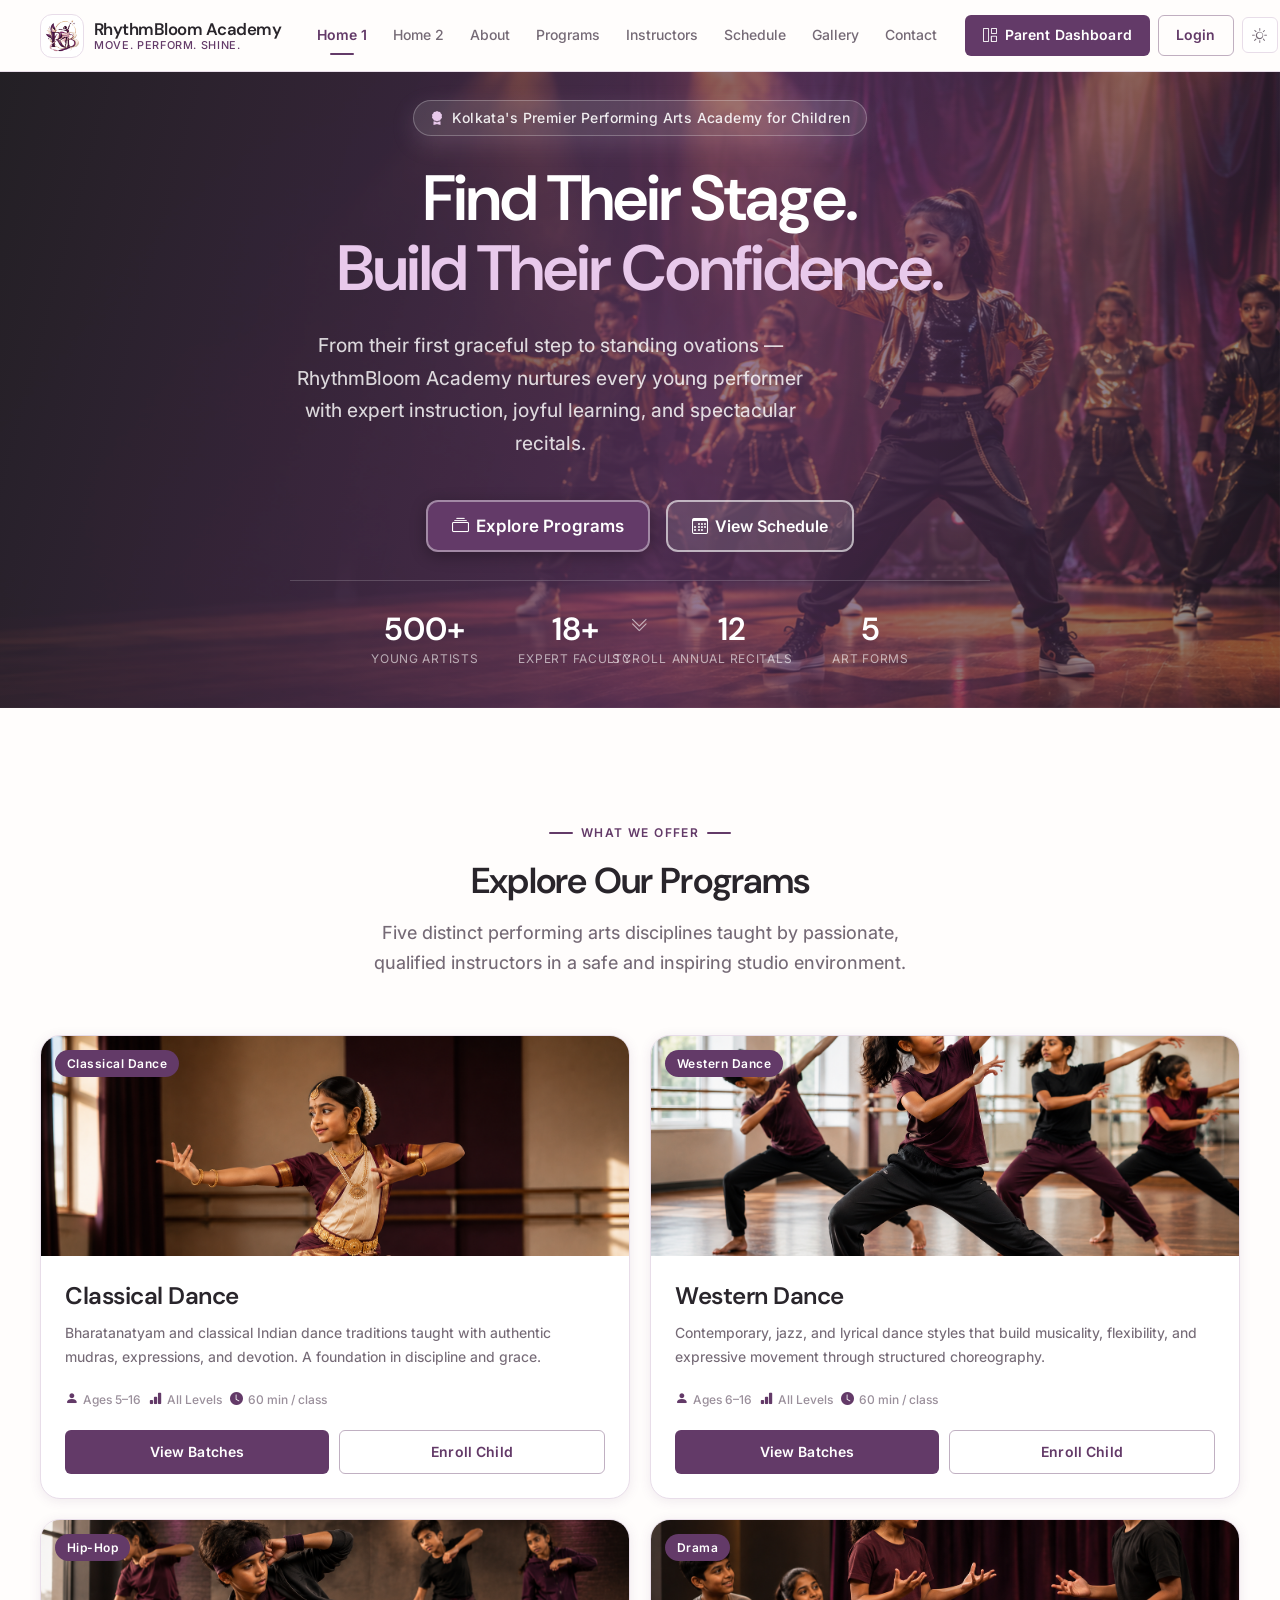
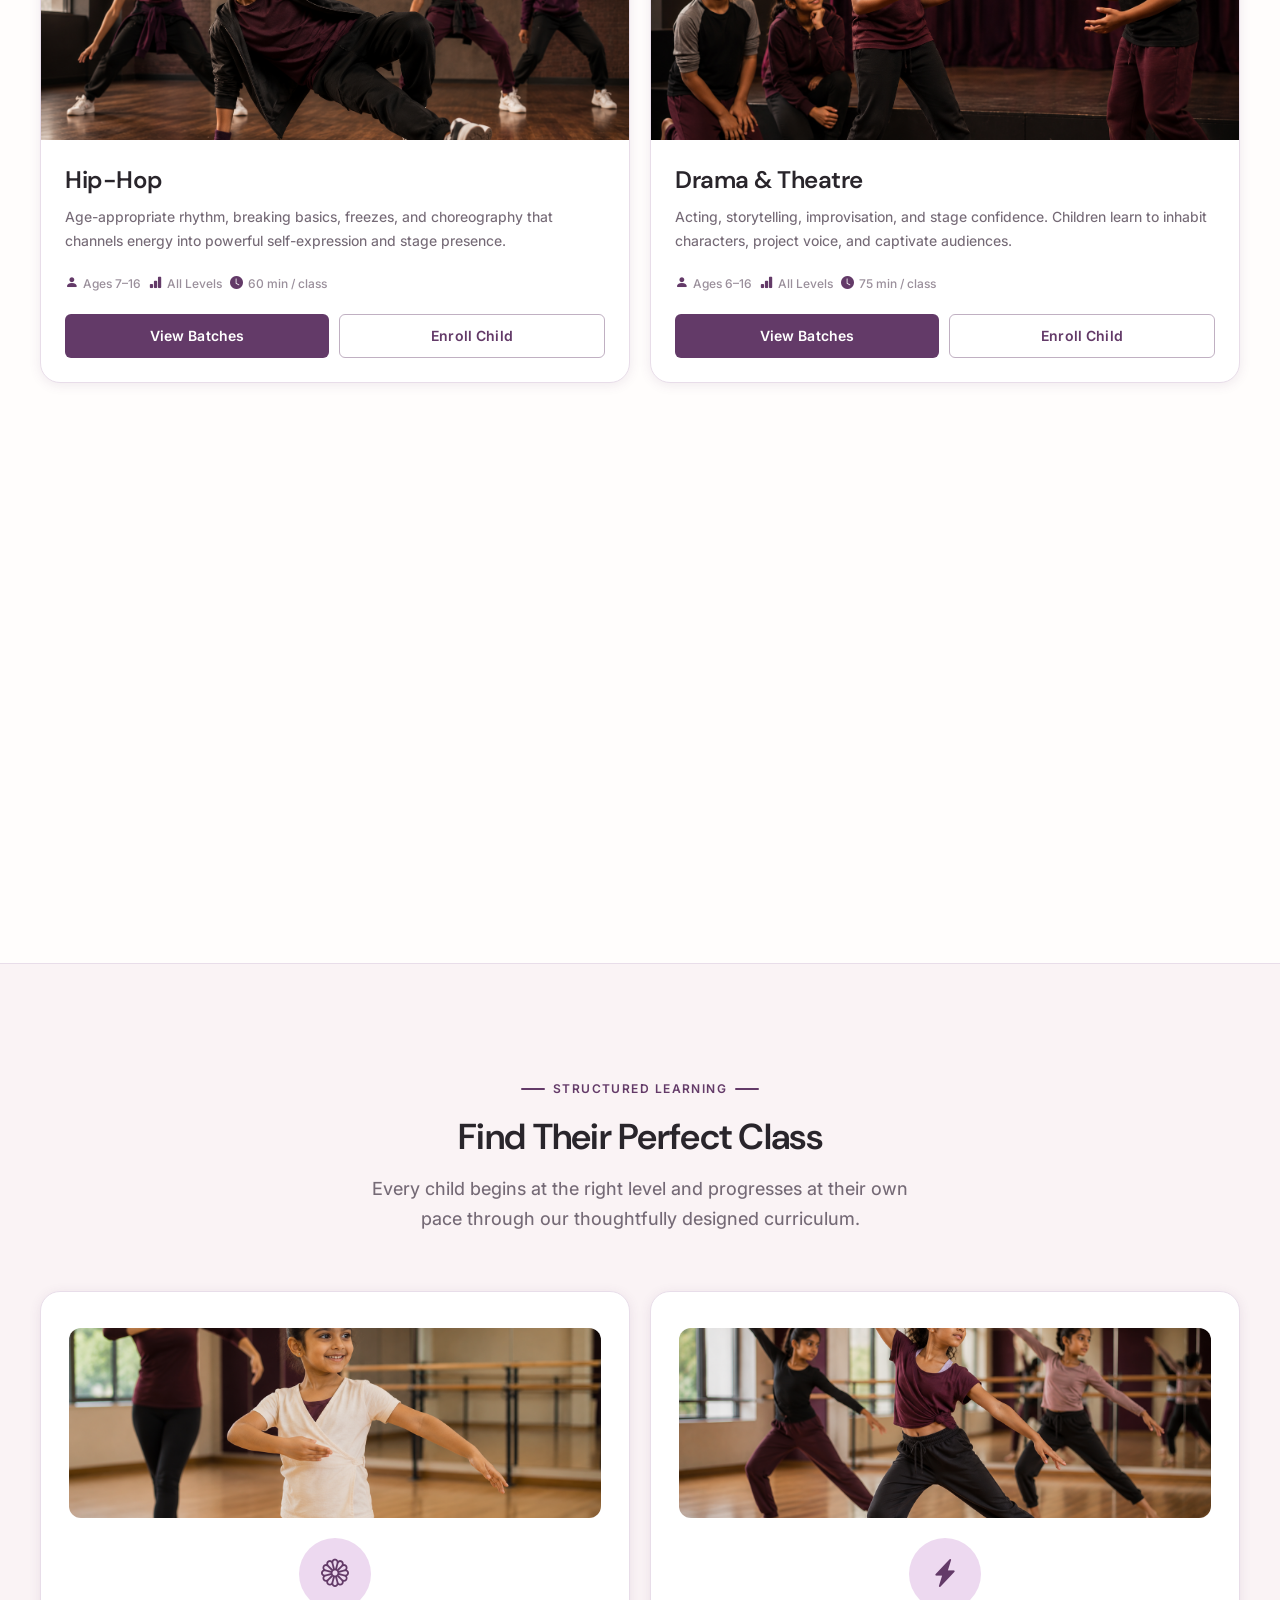
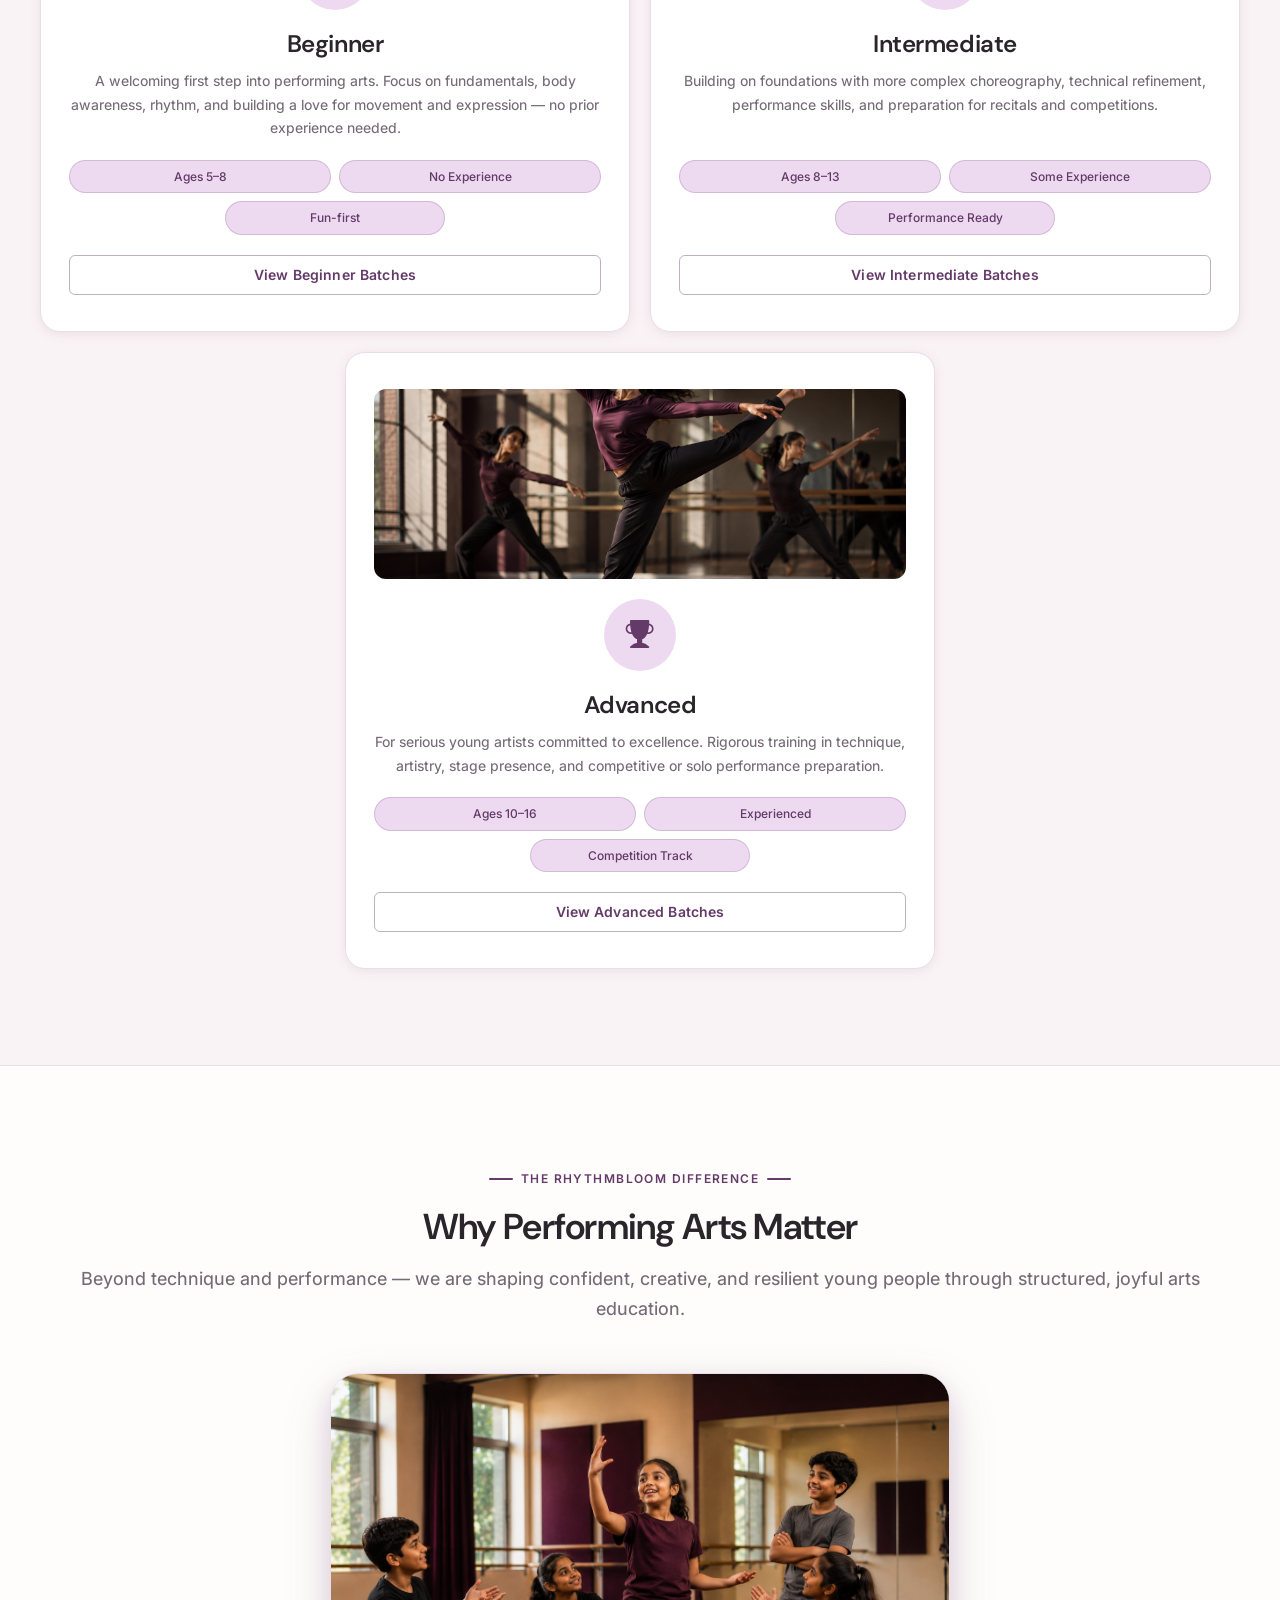
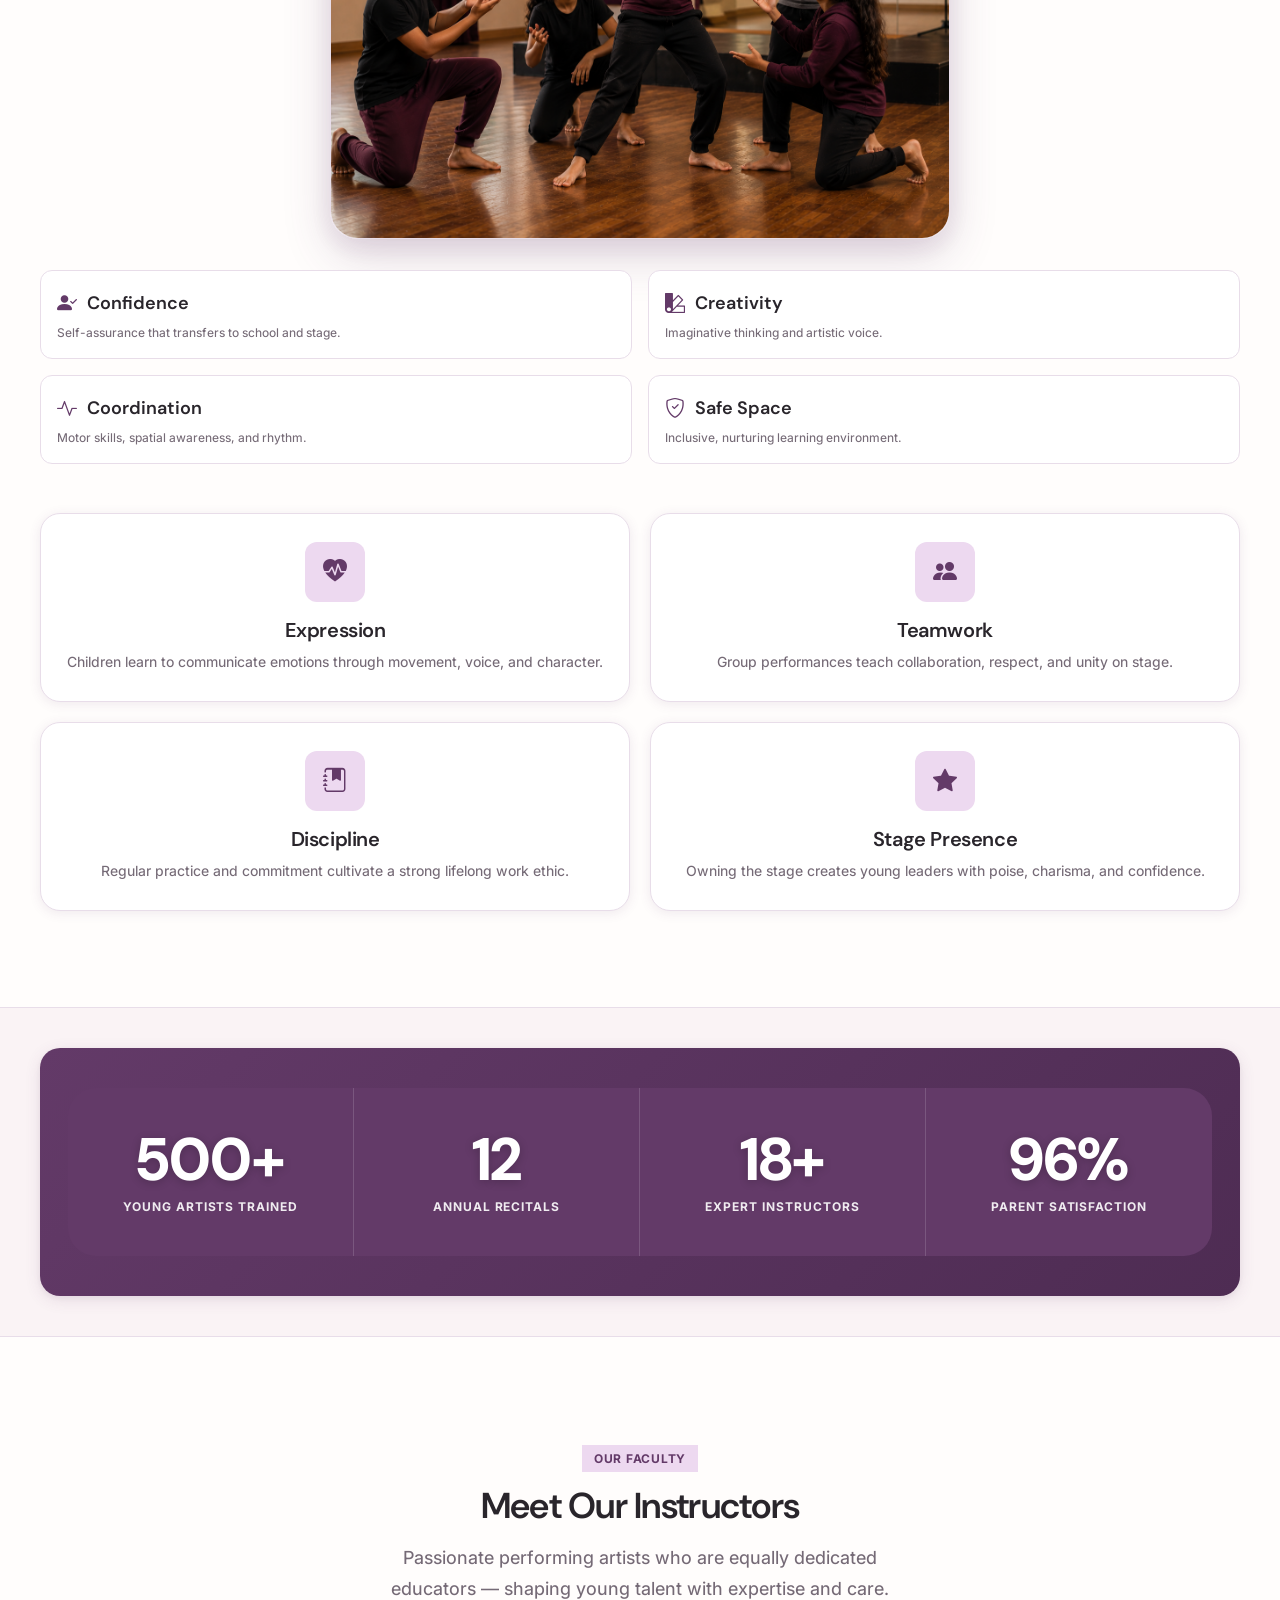
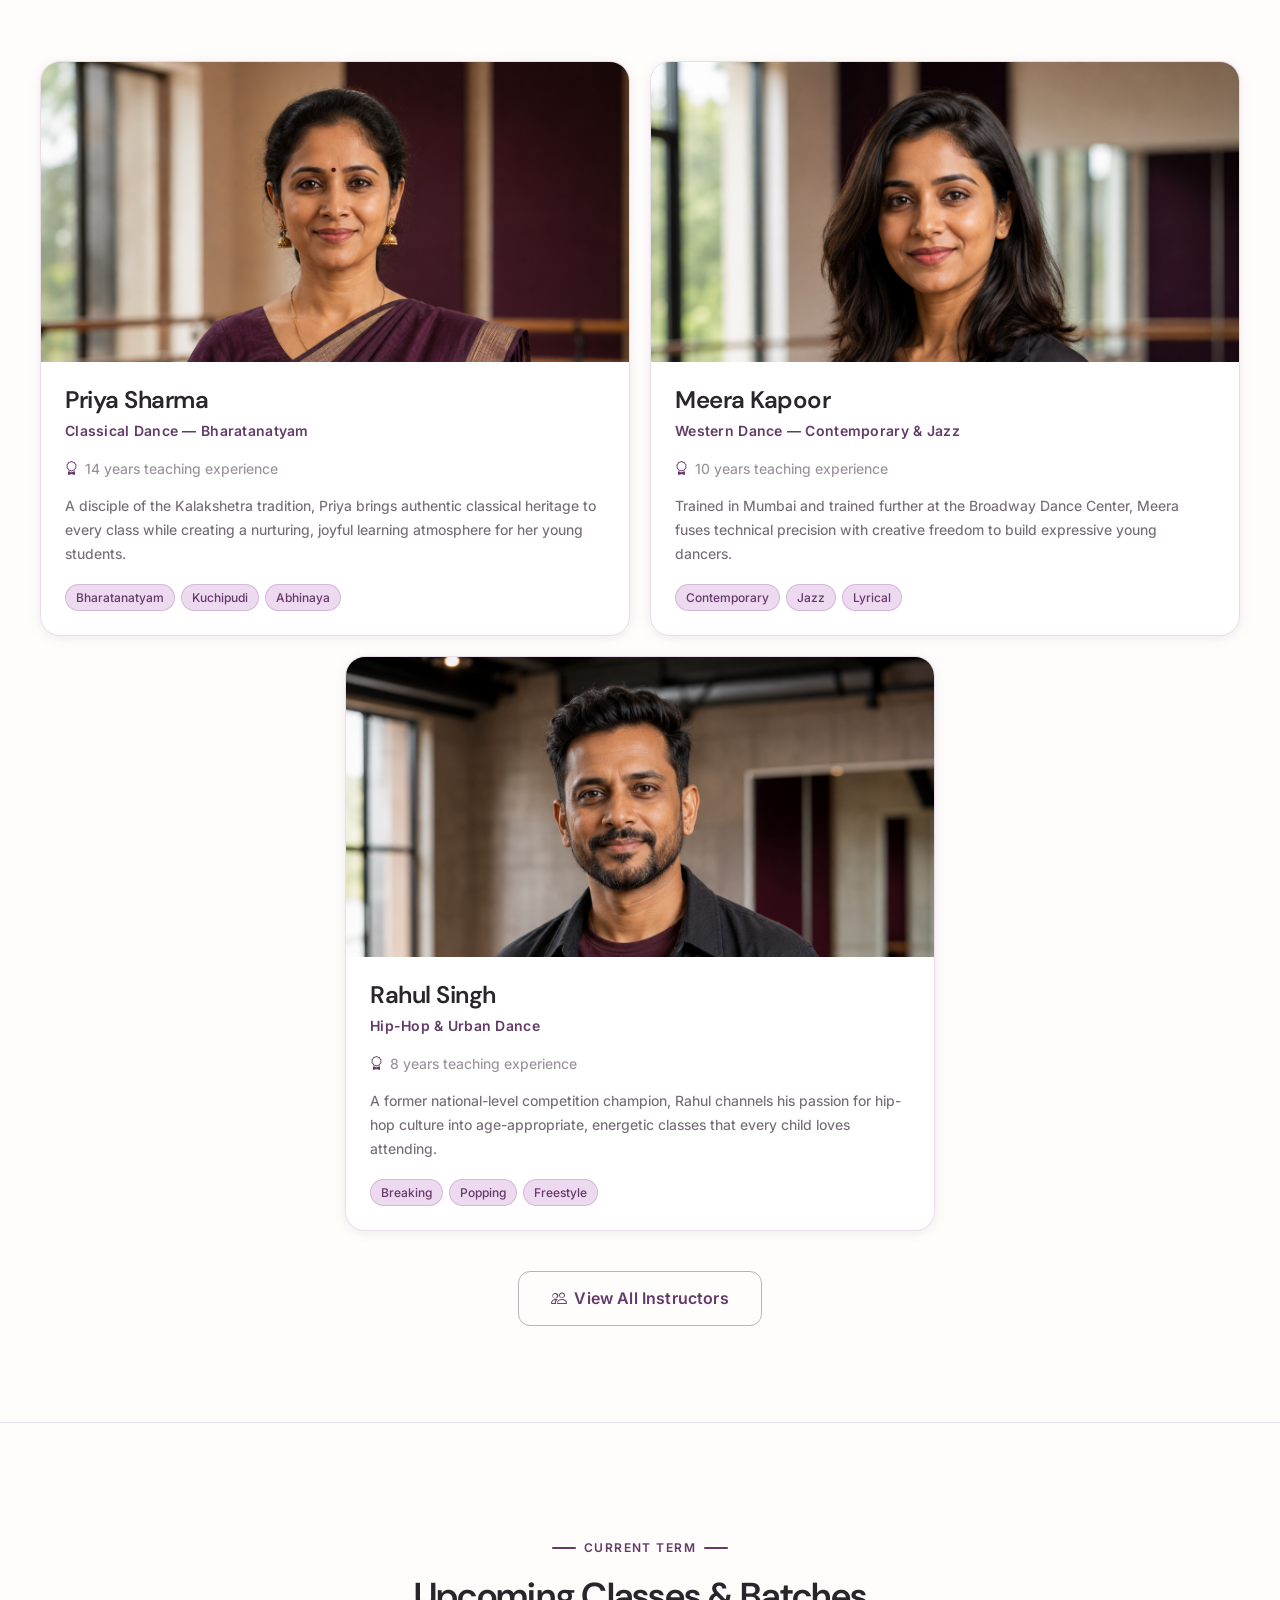
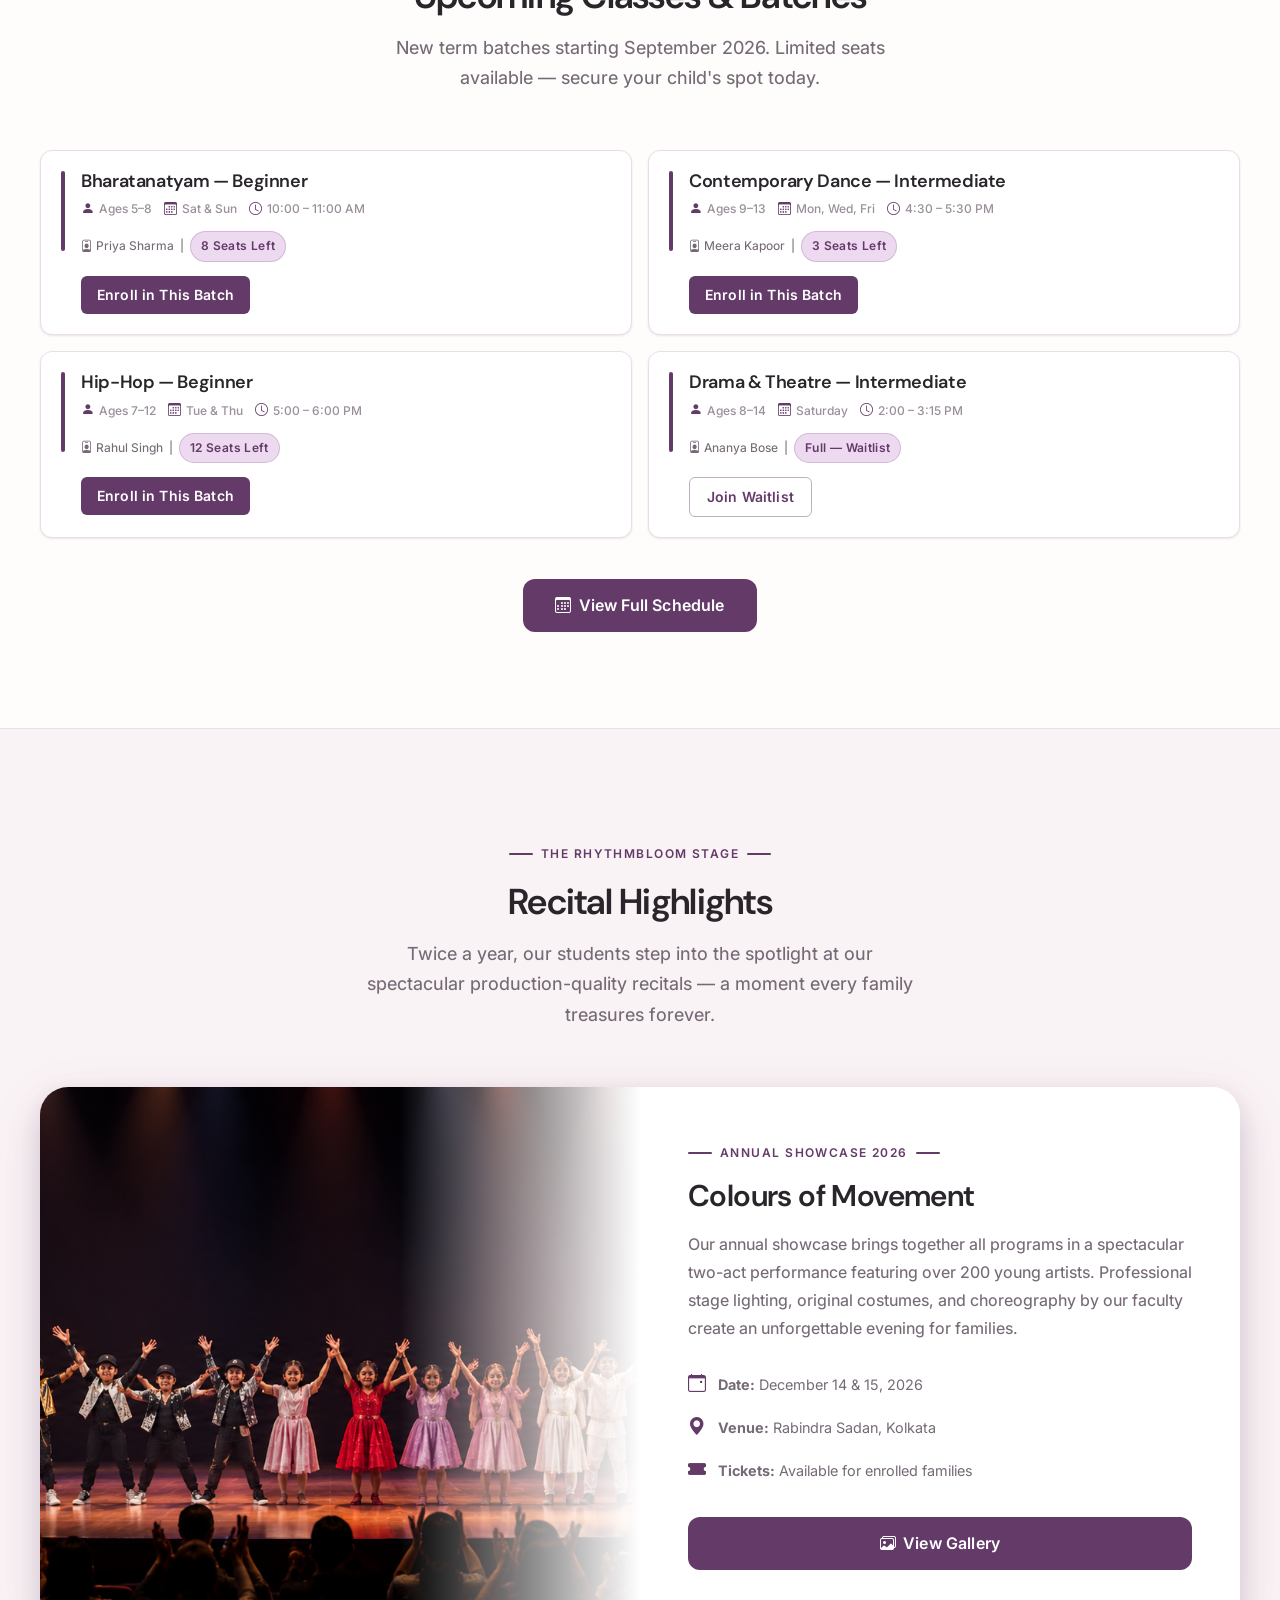
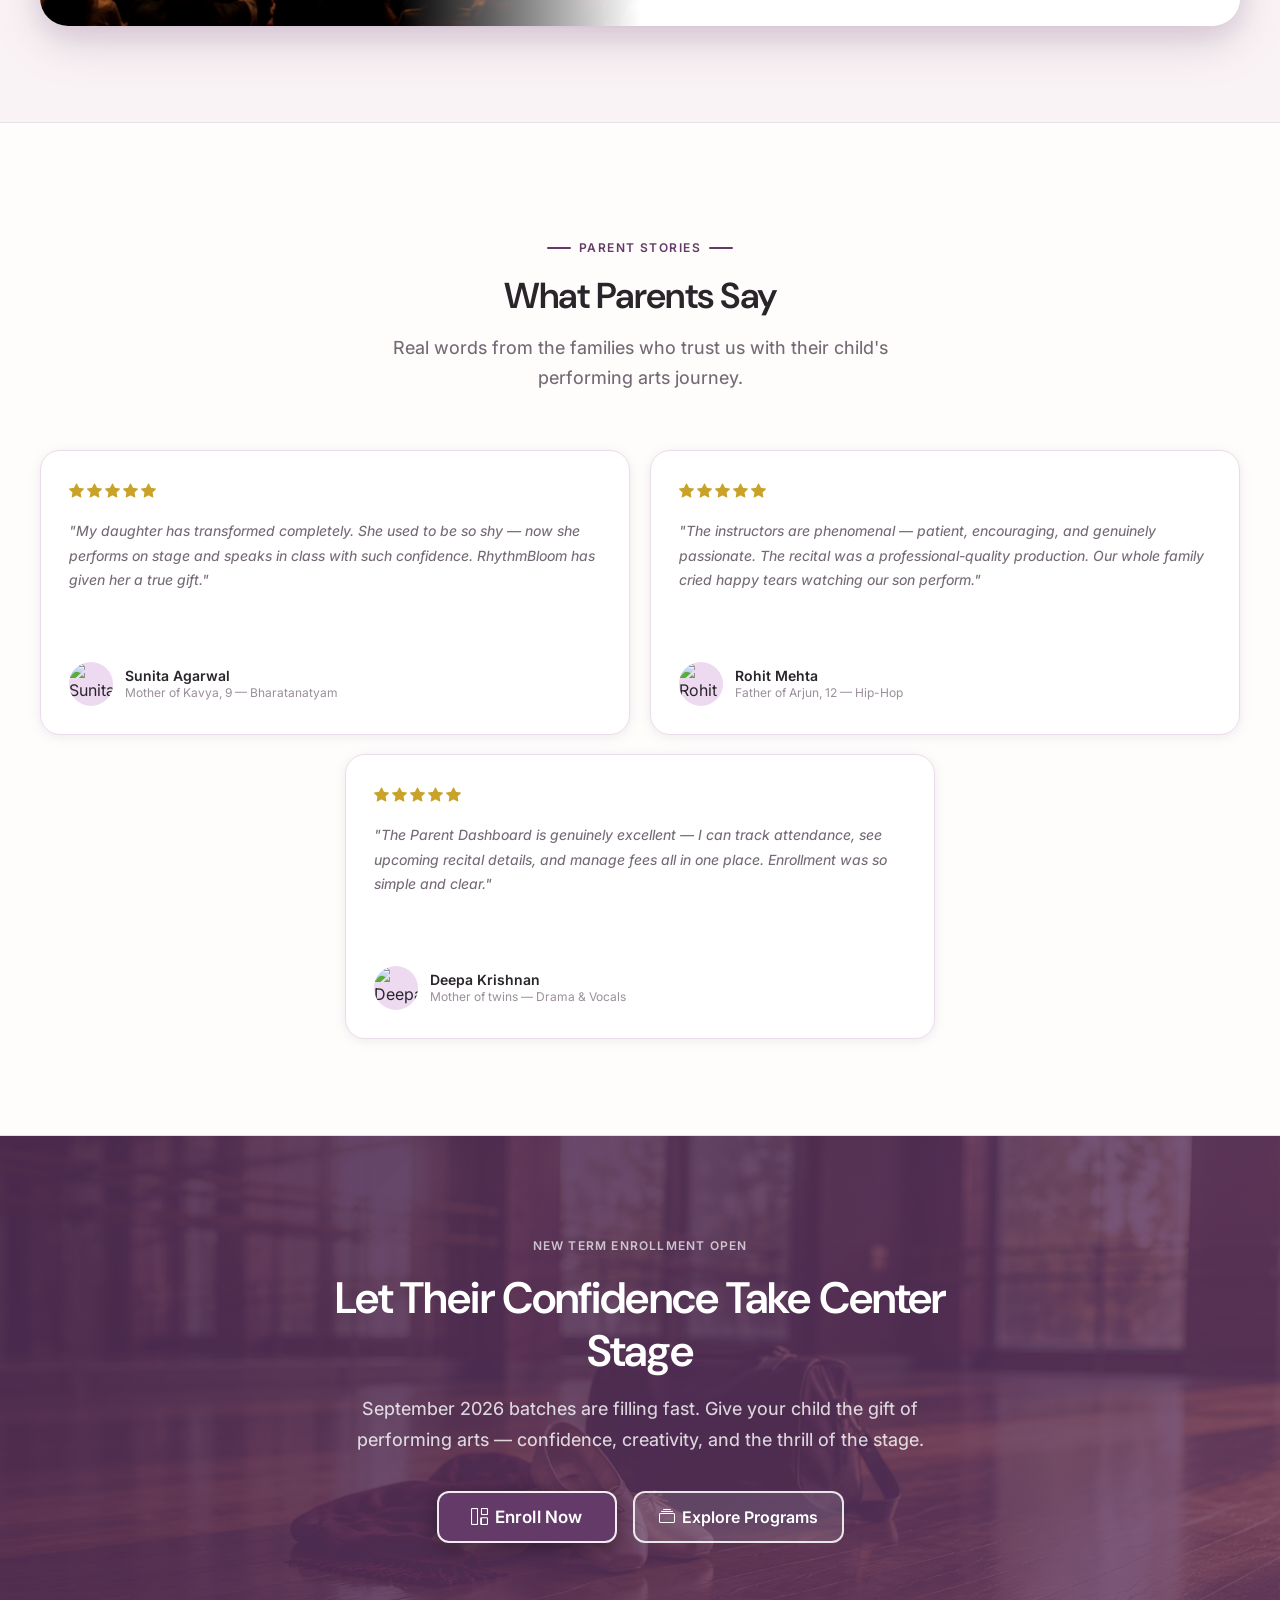
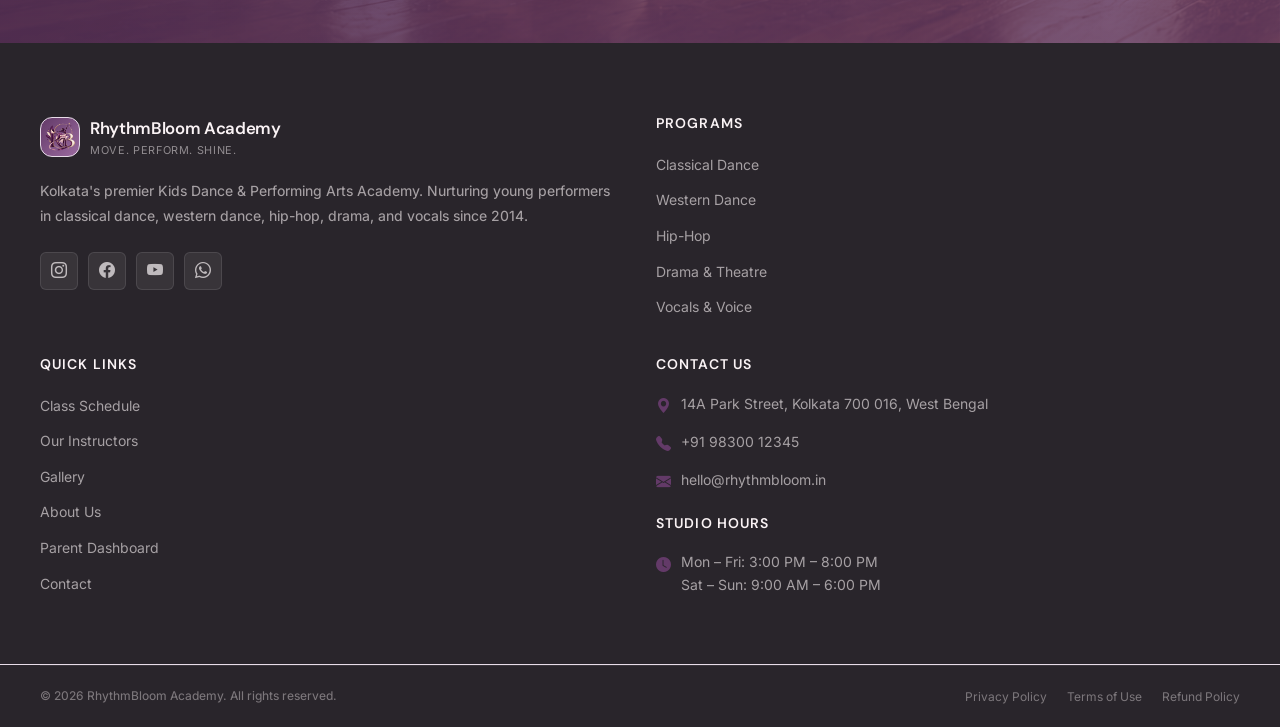
==== commit c4d0e0e0: "bug fixed" ====
--- a/index.html
+++ b/index.html
@@ -314,29 +314,29 @@
       </div>
 
       <div class="why-benefits-grid reveal reveal-delay-3">
-          <div style="padding: 16px; background: var(--bg-card); border: 1px solid var(--divider); border-radius: var(--radius-md);">
-            <div style="display:flex; align-items:center; gap:10px; margin-bottom:4px;">
+          <div class="why-benefit-card" style="padding: 16px; background: var(--bg-card); border: 1px solid var(--divider); border-radius: var(--radius-md);">
+            <div class="why-benefit-card-header" style="display:flex; align-items:center; gap:10px; margin-bottom:4px;">
               <i class="bi bi-person-check-fill" style="color:var(--primary); font-size:20px;"></i>
               <strong style="font-family:var(--font-heading); font-size:var(--text-md); font-weight:600;">Confidence</strong>
             </div>
             <p style="font-size:var(--text-xs); color:var(--text-secondary); line-height:1.6;">Self-assurance that transfers to school and stage.</p>
           </div>
-          <div style="padding: 16px; background: var(--bg-card); border: 1px solid var(--divider); border-radius: var(--radius-md);">
-            <div style="display:flex; align-items:center; gap:10px; margin-bottom:4px;">
+          <div class="why-benefit-card" style="padding: 16px; background: var(--bg-card); border: 1px solid var(--divider); border-radius: var(--radius-md);">
+            <div class="why-benefit-card-header" style="display:flex; align-items:center; gap:10px; margin-bottom:4px;">
               <i class="bi bi-palette2" style="color:var(--primary); font-size:20px;"></i>
               <strong style="font-family:var(--font-heading); font-size:var(--text-md); font-weight:600;">Creativity</strong>
             </div>
             <p style="font-size:var(--text-xs); color:var(--text-secondary); line-height:1.6;">Imaginative thinking and artistic voice.</p>
           </div>
-          <div style="padding: 16px; background: var(--bg-card); border: 1px solid var(--divider); border-radius: var(--radius-md);">
-            <div style="display:flex; align-items:center; gap:10px; margin-bottom:4px;">
+          <div class="why-benefit-card" style="padding: 16px; background: var(--bg-card); border: 1px solid var(--divider); border-radius: var(--radius-md);">
+            <div class="why-benefit-card-header" style="display:flex; align-items:center; gap:10px; margin-bottom:4px;">
               <i class="bi bi-activity" style="color:var(--primary); font-size:20px;"></i>
               <strong style="font-family:var(--font-heading); font-size:var(--text-md); font-weight:600;">Coordination</strong>
             </div>
             <p style="font-size:var(--text-xs); color:var(--text-secondary); line-height:1.6;">Motor skills, spatial awareness, and rhythm.</p>
           </div>
-          <div style="padding: 16px; background: var(--bg-card); border: 1px solid var(--divider); border-radius: var(--radius-md);">
-            <div style="display:flex; align-items:center; gap:10px; margin-bottom:4px;">
+          <div class="why-benefit-card" style="padding: 16px; background: var(--bg-card); border: 1px solid var(--divider); border-radius: var(--radius-md);">
+            <div class="why-benefit-card-header" style="display:flex; align-items:center; gap:10px; margin-bottom:4px;">
               <i class="bi bi-shield-check" style="color:var(--primary); font-size:20px;"></i>
               <strong style="font-family:var(--font-heading); font-size:var(--text-md); font-weight:600;">Safe Space</strong>
             </div>
--- a/css/main.css
+++ b/css/main.css
@@ -203,22 +203,32 @@
   padding-inline: var(--container-px);
 }
 
-/* ── Section Spacing ── */
+/* ── Section Spacing & Differentiation ── */
 .section {
   padding-block: var(--section-py);
+  position: relative;
+  border-bottom: 1px solid var(--divider);
+}
+
+.section.no-border,
+.cta-section {
+  border-bottom: none;
 }
 
 .section-sm {
-  padding-block: 64px;
+  padding-block: 72px;
+  position: relative;
 }
 
 .section-lg {
-  padding-block: 120px;
+  padding-block: 128px;
+  position: relative;
 }
 
 /* ── Section Header ── */
 .section-header {
   margin-bottom: 56px;
+  padding-top: 12px;
 }
 
 .section-header.center {
@@ -226,6 +236,7 @@
   max-width: 640px;
   margin-inline: auto;
   margin-bottom: 56px;
+  padding-top: 12px;
 }
 
 .section-label {
@@ -538,6 +549,13 @@
   background: var(--primary);
 }
 
+/* ── Spacing Utilities ── */
+.mb-1 { margin-bottom: 8px !important; }
+.mb-2 { margin-bottom: 12px !important; }
+.mb-3 { margin-bottom: 16px !important; }
+.mb-4 { margin-bottom: 24px !important; }
+.mb-5 { margin-bottom: 32px !important; }
+
 .ornament::before,
 .ornament::after {
   content: '';
--- a/css/components.css
+++ b/css/components.css
@@ -500,6 +500,27 @@
   grid-template-columns: repeat(2, minmax(0, 1fr));
   gap: 14px;
   align-self: start;
+}
+
+.why-benefit-card {
+  padding: 16px;
+  background: var(--bg-card);
+  border: 1px solid var(--divider);
+  border-radius: var(--radius-md);
+  text-align: start;
+}
+
+.why-benefit-card-header {
+  display: flex;
+  align-items: center;
+  gap: 10px;
+  margin-bottom: 4px;
+  justify-content: flex-start;
+  text-align: start;
+}
+
+.why-benefit-card p {
+  text-align: start;
 }
 
 /* ══════════════════════════════════════
--- a/css/dark-theme.css
+++ b/css/dark-theme.css
@@ -90,7 +90,7 @@
 [data-theme="dark"] input[type="date"]::-webkit-calendar-picker-indicator,
 [data-theme="dark"] input[type="time"]::-webkit-calendar-picker-indicator,
 [data-theme="dark"] input[type="datetime-local"]::-webkit-calendar-picker-indicator {
-  filter: invert(1) brightness(1.35) !important;
+  filter: none !important;
   cursor: pointer !important;
   opacity: 1 !important;
 }
--- a/css/rtl.css
+++ b/css/rtl.css
@@ -31,12 +31,48 @@
 }
 
 [dir="rtl"] .rb-toggler {
-  margin-left: 0;
-  margin-right: auto;
-}
-
-[dir="rtl"] .rb-brand {
-  order: -1;
+  margin-left: 0 !important;
+  margin-right: auto !important;
+}
+
+@media (max-width: 1024px) {
+  html[dir="rtl"] .rb-navbar .nav-inner {
+    display: flex !important;
+    flex-direction: row !important;
+    justify-content: space-between !important;
+    align-items: center !important;
+    direction: rtl !important;
+  }
+
+  html[dir="rtl"] .rb-brand {
+    margin-right: 0 !important;
+    margin-left: auto !important;
+  }
+
+  html[dir="rtl"] .rb-toggler {
+    display: flex !important;
+    margin-left: 0 !important;
+    margin-right: auto !important;
+  }
+
+  html[dir="rtl"] .rb-menu-toggle {
+    margin-left: 0 !important;
+    margin-right: 0 !important;
+  }
+
+  html[dir="rtl"] .rb-mobile-menu {
+    direction: rtl !important;
+    text-align: right !important;
+  }
+
+  html[dir="rtl"] .rb-mobile-nav-list {
+    text-align: right !important;
+  }
+
+  html[dir="rtl"] .rb-mobile-nav-link {
+    text-align: right !important;
+    justify-content: flex-start !important;
+  }
 }
 
 /* ── Section Label RTL ── */
@@ -52,8 +88,7 @@
 [dir="rtl"] .att-legend-item,
 [dir="rtl"] .notif-item,
 [dir="rtl"] .recital-event,
-[dir="rtl"] .instructor-exp,
-[dir="rtl"] .footer-contact-item {
+[dir="rtl"] .instructor-exp {
   flex-direction: row-reverse;
 }
 
@@ -110,9 +145,14 @@
   direction: rtl;
 }
 
-[dir="rtl"] .auth-controls {
-  right: auto;
-  left: 24px;
+html[dir="rtl"] .auth-controls {
+  right: auto !important;
+  left: 24px !important;
+}
+
+html[dir="rtl"] .auth-visual-pane,
+html[dir="rtl"] .auth-visual-content {
+  text-align: right !important;
 }
 
 [dir="rtl"] .auth-back-link {
@@ -123,29 +163,59 @@
   flex-direction: row-reverse;
 }
 
-[dir="rtl"] .auth-input-wrap .auth-input-icon {
-  left: auto;
-  right: 13px;
-}
-
-[dir="rtl"] .auth-input-wrap .form-control {
-  padding-left: 16px;
-  padding-right: 40px;
-}
-
-[dir="rtl"] .auth-input-toggle {
-  right: auto;
-  left: 13px;
-}
-
-/* ── Journey steps RTL ── */
-[dir="rtl"] .journey-steps::before {
-  left: auto;
-  right: 40px;
-}
-
-[dir="rtl"] .journey-step {
-  flex-direction: row-reverse;
+html[dir="rtl"] .auth-label {
+  text-align: right !important;
+}
+
+html[dir="rtl"] .auth-input-wrap .auth-input-icon {
+  left: auto !important;
+  right: 14px !important;
+}
+
+html[dir="rtl"] .auth-input-toggle {
+  right: auto !important;
+  left: 14px !important;
+}
+
+html[dir="rtl"] .auth-input-wrap .auth-input,
+html[dir="rtl"] .auth-input-wrap .form-control {
+  padding-right: 42px !important;
+  padding-left: 16px !important;
+  text-align: right !important;
+  direction: rtl !important;
+}
+
+html[dir="rtl"] .auth-input-wrap .auth-input[type="password"],
+html[dir="rtl"] .auth-input-wrap .form-control[type="password"],
+html[dir="rtl"] .auth-input-wrap:has(.auth-input-toggle) .auth-input,
+html[dir="rtl"] .auth-input-wrap:has(.auth-input-toggle) .form-control {
+  padding-right: 42px !important;
+  padding-left: 42px !important;
+}
+
+/* ── Journey steps RTL (Home 2 Step by Step) ── */
+html[dir="rtl"] .journey-steps::before {
+  left: auto !important;
+  right: 40px !important;
+}
+
+html[dir="rtl"] .journey-step {
+  flex-direction: row !important;
+}
+
+html[dir="rtl"] .journey-step-content {
+  text-align: right !important;
+}
+
+html[dir="rtl"] .journey-step:hover .journey-step-content {
+  transform: translateX(-6px) !important;
+}
+
+@media (max-width: 768px) {
+  html[dir="rtl"] .journey-steps::before {
+    left: auto !important;
+    right: 28px !important;
+  }
 }
 
 /* ── Recital timeline RTL ── */
@@ -169,20 +239,74 @@
 }
 
 /* ── Footer RTL ── */
-[dir="rtl"] .footer-grid {
-  direction: rtl;
-}
-
-[dir="rtl"] .footer-social {
-  flex-direction: row-reverse;
-}
-
-[dir="rtl"] .footer-bottom {
-  flex-direction: row-reverse;
-}
-
-[dir="rtl"] .footer-bottom-links {
-  flex-direction: row-reverse;
+html[dir="rtl"] .rb-footer {
+  direction: rtl !important;
+  text-align: right !important;
+}
+
+html[dir="rtl"] .footer-grid {
+  direction: rtl !important;
+  text-align: right !important;
+}
+
+html[dir="rtl"] .footer-brand {
+  display: flex !important;
+  flex-direction: row !important;
+  align-items: center !important;
+  gap: 10px !important;
+  text-align: right !important;
+}
+
+html[dir="rtl"] .footer-about,
+html[dir="rtl"] .footer-col-title,
+html[dir="rtl"] .footer-links,
+html[dir="rtl"] .footer-links li,
+html[dir="rtl"] .footer-links a,
+html[dir="rtl"] .footer-copy {
+  text-align: right !important;
+}
+
+html[dir="rtl"] .footer-social {
+  display: flex !important;
+  flex-direction: row !important;
+  justify-content: flex-start !important;
+  gap: 10px !important;
+}
+
+html[dir="rtl"] .footer-contact-item {
+  display: flex !important;
+  flex-direction: row !important;
+  gap: 10px !important;
+  align-items: flex-start !important;
+  text-align: right !important;
+}
+
+html[dir="rtl"] .footer-bottom {
+  display: flex !important;
+  flex-direction: row !important;
+  justify-content: space-between !important;
+  align-items: center !important;
+  text-align: right !important;
+}
+
+html[dir="rtl"] .footer-bottom-links {
+  display: flex !important;
+  flex-direction: row !important;
+  gap: 20px !important;
+}
+
+@media (max-width: 768px) {
+  html[dir="rtl"] .footer-bottom {
+    flex-direction: column !important;
+    text-align: center !important;
+    gap: 12px !important;
+  }
+
+  html[dir="rtl"] .footer-copy,
+  html[dir="rtl"] .footer-bottom-links {
+    text-align: center !important;
+    justify-content: center !important;
+  }
 }
 
 /* ── Gallery RTL ── */
@@ -228,17 +352,32 @@
   direction: rtl;
 }
 
-/* ── Hero RTL ── */
-[dir="rtl"] .hero-content {
-  text-align: right;
-}
-
-[dir="rtl"] .hero-actions {
-  flex-direction: row-reverse;
-}
-
-[dir="rtl"] .hero-stats {
-  flex-direction: row-reverse;
+/* ── Hero RTL (Home 1 Banner) ── */
+html[dir="rtl"] .hero .hero-content {
+  margin-right: auto !important;
+  margin-left: 0 !important;
+  text-align: right !important;
+}
+
+html[dir="rtl"] .hero .hero-title,
+html[dir="rtl"] .hero .hero-desc {
+  text-align: right !important;
+}
+
+html[dir="rtl"] .hero .hero-badge {
+  margin-right: 0 !important;
+  margin-left: auto !important;
+  flex-direction: row-reverse !important;
+}
+
+html[dir="rtl"] .hero .hero-actions {
+  flex-direction: row-reverse !important;
+  justify-content: flex-start !important;
+}
+
+html[dir="rtl"] .hero .hero-stats {
+  flex-direction: row-reverse !important;
+  justify-content: flex-start !important;
 }
 
 /* ── RTL icon rotation for directional icons ── */
@@ -254,15 +393,17 @@
 }
 
 /* ── Form labels RTL ── */
-[dir="rtl"] .form-label { text-align: right; }
+[dir="rtl"] .form-label {
+  text-align: right;
+}
 
 /* ── Enrollment steps RTL ── */
 [dir="rtl"] .enrollment-step-tab {
   flex-direction: row-reverse;
 }
 
-/* ── Mobile sidebar overlay RTL ── */
-@media (max-width: 900px) {
+/* ── Responsive sidebar overlay RTL ── */
+@media (max-width: 1366px) {
   [dir="rtl"] .dashboard-sidebar {
     left: auto;
     right: 0;
@@ -273,3 +414,155 @@
     transform: translateX(0);
   }
 }
+
+/* ── Programs Page RTL ── */
+html[dir="rtl"] .prog-img-badge {
+  left: auto !important;
+  right: 20px !important;
+}
+
+html[dir="rtl"] .prog-content,
+html[dir="rtl"] .batch-card {
+  text-align: right !important;
+}
+
+html[dir="rtl"] .batch-card-level,
+html[dir="rtl"] .batch-card-time,
+html[dir="rtl"] .batch-card-info {
+  text-align: right !important;
+}
+
+html[dir="rtl"] .prog-meta-pill {
+  flex-direction: row-reverse !important;
+}
+
+html[dir="rtl"] .prog-highlight {
+  flex-direction: row-reverse !important;
+  text-align: right !important;
+}
+
+html[dir="rtl"] .prog-highlight span {
+  text-align: right !important;
+}
+
+html[dir="rtl"] .prog-btns {
+  flex-direction: row-reverse !important;
+}
+
+/* Mirror the compact dashboard header controls in RTL mode. */
+@media (max-width: 1366px) {
+  html[dir="rtl"] .dashboard-mobile-nav-group {
+    direction: rtl;
+    flex-direction: row !important;
+  }
+
+  html[dir="rtl"] .dashboard-mobile-brand {
+    direction: rtl;
+    margin-left: auto !important;
+    margin-right: 0 !important;
+    text-align: right;
+  }
+
+  html[dir="rtl"] .dashboard-mobile-utility-controls {
+    direction: rtl;
+    margin-left: 0 !important;
+    margin-right: 0 !important;
+  }
+
+  html[dir="rtl"] .dashboard-mobile-nav-group .dashboard-mobile-toggle {
+    margin-left: 0 !important;
+    margin-right: 10px !important;
+  }
+
+  html[dir="rtl"] .sidebar-close-btn {
+    right: auto;
+    left: 14px;
+  }
+}
+
+@media (max-width: 576px) {
+  html[dir="rtl"] .prog-meta-pill {
+    justify-content: flex-end !important;
+  }
+
+  html[dir="rtl"] .prog-highlight {
+    display: flex !important;
+    flex-direction: row-reverse !important;
+    align-items: flex-start !important;
+    justify-content: flex-start !important;
+    text-align: right !important;
+  }
+}
+}
+
+html[dir="rtl"] .dashboard-main {
+  margin-right: 0 !important;
+  margin-left: 0 !important;
+}
+}
+
+@media (min-width: 1367px) {
+  html[dir="rtl"] .dashboard-sidebar {
+    position: fixed !important;
+    top: 0 !important;
+    bottom: 0 !important;
+    right: 0 !important;
+    left: auto !important;
+    transform: none !important;
+    border-left: 1px solid var(--divider) !important;
+    border-right: none !important;
+  }
+
+  html[dir="rtl"] .dashboard-main {
+    margin-right: 280px !important;
+    margin-left: 0 !important;
+  }
+}
+
+/* ── Programs Page RTL ── */
+html[dir="rtl"] .prog-img-badge {
+  left: auto !important;
+  right: 20px !important;
+}
+
+html[dir="rtl"] .prog-content,
+html[dir="rtl"] .batch-card {
+  text-align: right !important;
+}
+
+html[dir="rtl"] .batch-card-level,
+html[dir="rtl"] .batch-card-time,
+html[dir="rtl"] .batch-card-info {
+  text-align: right !important;
+}
+
+html[dir="rtl"] .prog-meta-pill {
+  flex-direction: row-reverse !important;
+}
+
+html[dir="rtl"] .prog-highlight {
+  flex-direction: row-reverse !important;
+  text-align: right !important;
+}
+
+html[dir="rtl"] .prog-highlight span {
+  text-align: right !important;
+}
+
+html[dir="rtl"] .prog-btns {
+  flex-direction: row-reverse !important;
+}
+
+@media (max-width: 576px) {
+  html[dir="rtl"] .prog-meta-pill {
+    justify-content: flex-end !important;
+  }
+
+  html[dir="rtl"] .prog-highlight {
+    display: flex !important;
+    flex-direction: row-reverse !important;
+    align-items: flex-start !important;
+    justify-content: flex-start !important;
+    text-align: right !important;
+  }
+}
--- a/css/desktop.css
+++ b/css/desktop.css
@@ -19,8 +19,8 @@
   .footer-grid { gap: 56px; }
   .overview-grid { grid-template-columns: repeat(4, 1fr); }
 
-  .section { padding-block: 112px; }
-  .cta-section { padding-block: 120px; }
+  .section { padding-block: 120px; }
+  .cta-section { padding-block: 128px; }
 }
 
 @media (min-width: 1600px) {
--- a/css/tablet.css
+++ b/css/tablet.css
@@ -1,8 +1,7 @@
 /* ════════════════════════════════════════════════════════════════
    HOME 1 & HOME 2 HERO/BANNER RULES FOR IPAD PRO (1024px - 1366px)
    - Reduced banner height
-   - Removed excess top space/padding above banner content
-   - Left-aligned banner buttons (NOT centered)
+   - Centered logo and content
    ════════════════════════════════════════════════════════════════ */
 @media (min-width: 901px) and (max-width: 1366px) {
   /* Home 1 Banner */
@@ -15,16 +14,21 @@
     padding-block: 36px 40px !important;
     padding-top: 28px !important;
     max-width: 700px !important;
-    text-align: left !important;
+    text-align: center !important;
+    margin-inline: auto !important;
+  }
+
+  .hero-badge {
+    margin-inline: auto !important;
   }
 
   .hero-actions {
     display: flex !important;
     flex-direction: row !important;
     align-items: center !important;
-    justify-content: flex-start !important;
+    justify-content: center !important;
     gap: 16px !important;
-    margin-inline: 0 !important;
+    margin-inline: auto !important;
     width: auto !important;
   }
 
@@ -38,8 +42,9 @@
   }
 
   .hero-stats {
-    justify-content: flex-start !important;
+    justify-content: center !important;
     margin-top: 28px !important;
+    margin-inline: auto !important;
   }
 
   /* Home 2 Banner */
@@ -82,7 +87,7 @@
 @media (max-width: 1199px) {
   :root {
     --container-px: 28px;
-    --section-py: 80px;
+    --section-py: 88px;
     --navbar-height: 68px;
   }
 
@@ -241,7 +246,8 @@
   }
 
   .section-header {
-    margin-bottom: 40px;
+    margin-bottom: 44px;
+    padding-top: 10px;
   }
 
   .cta-section {
--- a/css/mobile.css
+++ b/css/mobile.css
@@ -24,7 +24,7 @@
 @media (max-width: 576px) {
   :root {
     --container-px: 16px;
-    --section-py: 56px;
+    --section-py: 64px;
     --navbar-height: 60px;
   }
 
@@ -36,7 +36,8 @@
   .section-header {
     text-align: center !important;
     margin-inline: auto !important;
-    margin-bottom: 32px;
+    margin-bottom: 36px;
+    padding-top: 12px;
   }
   .section-header .section-desc,
   .section-desc {
@@ -248,7 +249,6 @@
   }
 
   .why-matter-content .section-desc,
-  .why-benefits-grid,
   .about-split p,
   .about-split .story-highlights,
   .about-split div[style*="display:flex"],
@@ -269,7 +269,30 @@
     text-align: center !important;
   }
 
-  .why-benefits-grid { grid-template-columns: 1fr !important; gap: 12px; }
+  .why-benefits-grid {
+    order: 3 !important;
+    width: 100% !important;
+    grid-template-columns: 1fr !important;
+    gap: 12px;
+    text-align: start !important;
+  }
+  .why-benefit-card,
+  .why-benefits-grid > div {
+    text-align: start !important;
+  }
+  .why-benefit-card-header,
+  .why-benefits-grid > div > div[style*="display:flex"],
+  .why-benefits-grid > div > div {
+    display: flex !important;
+    align-items: center !important;
+    justify-content: flex-start !important;
+    text-align: start !important;
+  }
+  .why-benefit-card p,
+  .why-benefits-grid > div p {
+    text-align: start !important;
+  }
+
   .values-grid { grid-template-columns: 1fr !important; gap: 12px; }
   .value-card { padding: 20px 14px; }
   .value-icon { width: 48px; height: 48px; font-size: 20px; margin-bottom: 12px; }
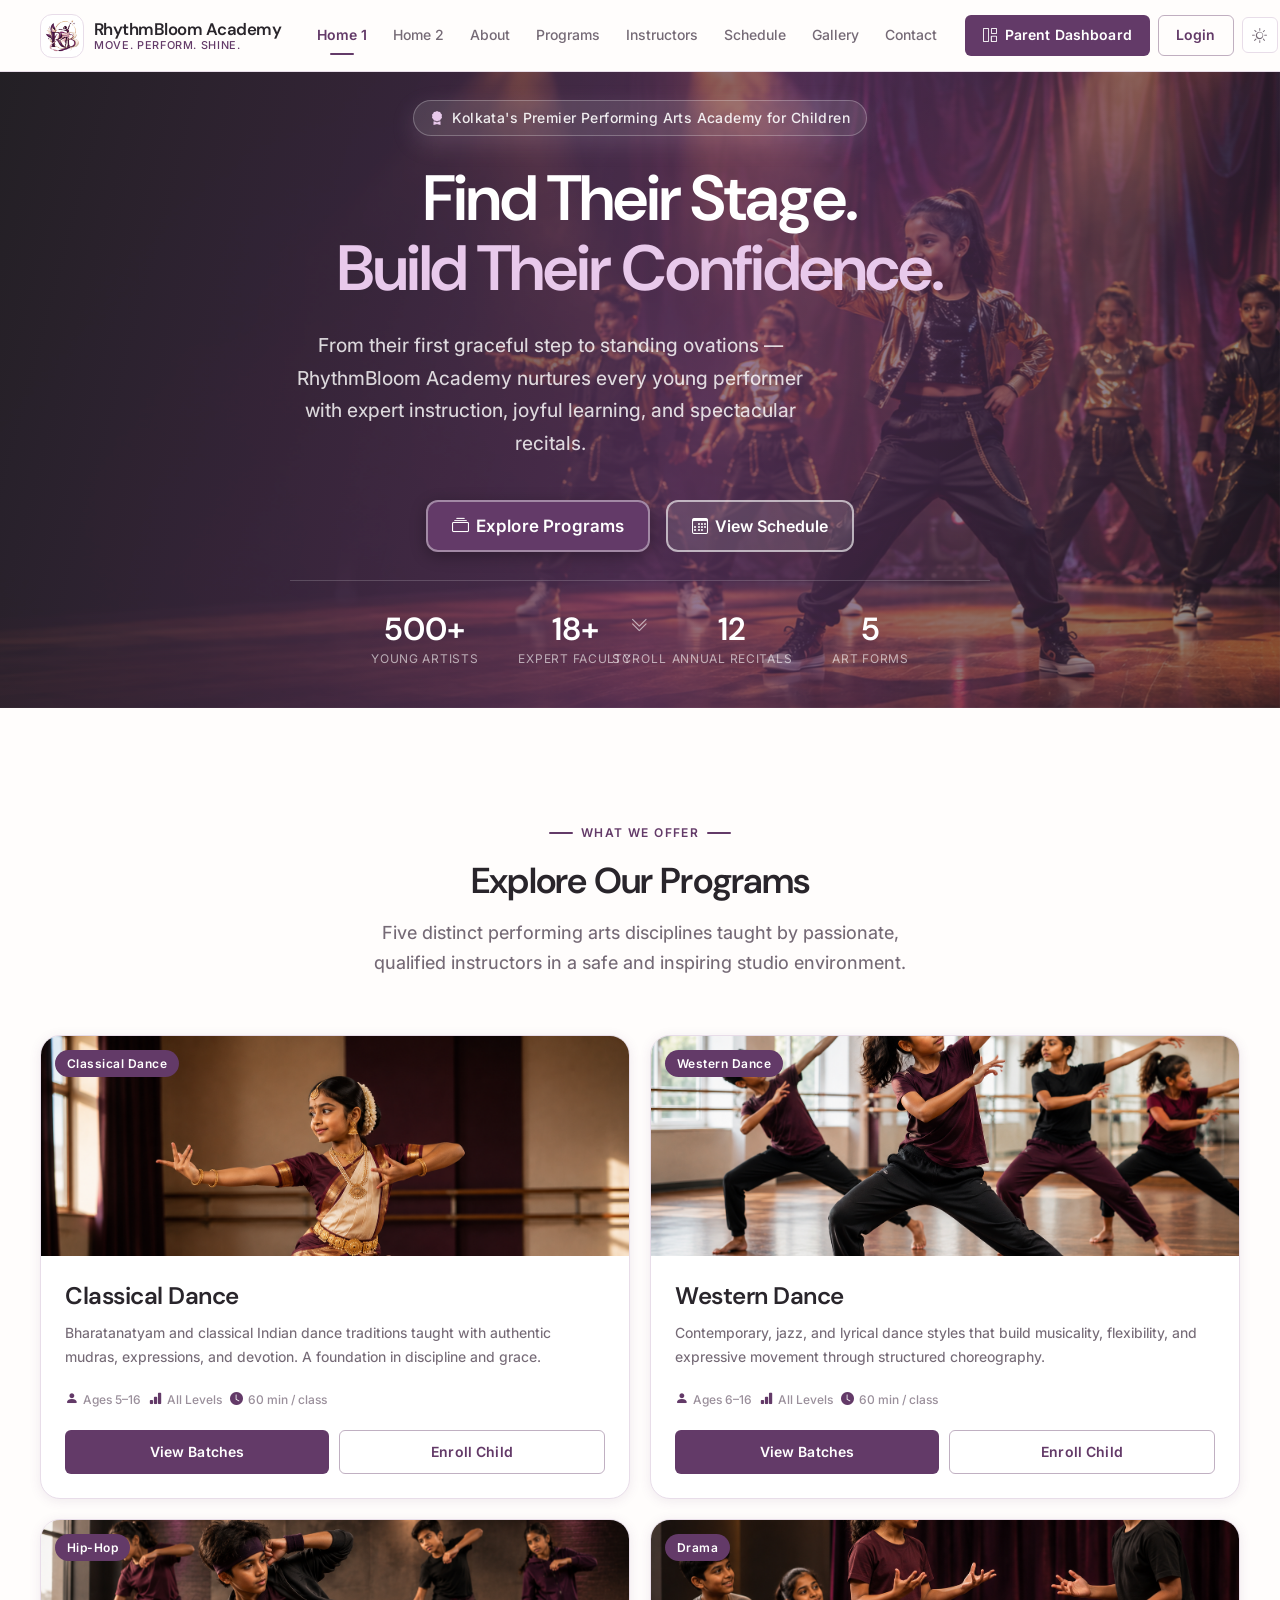
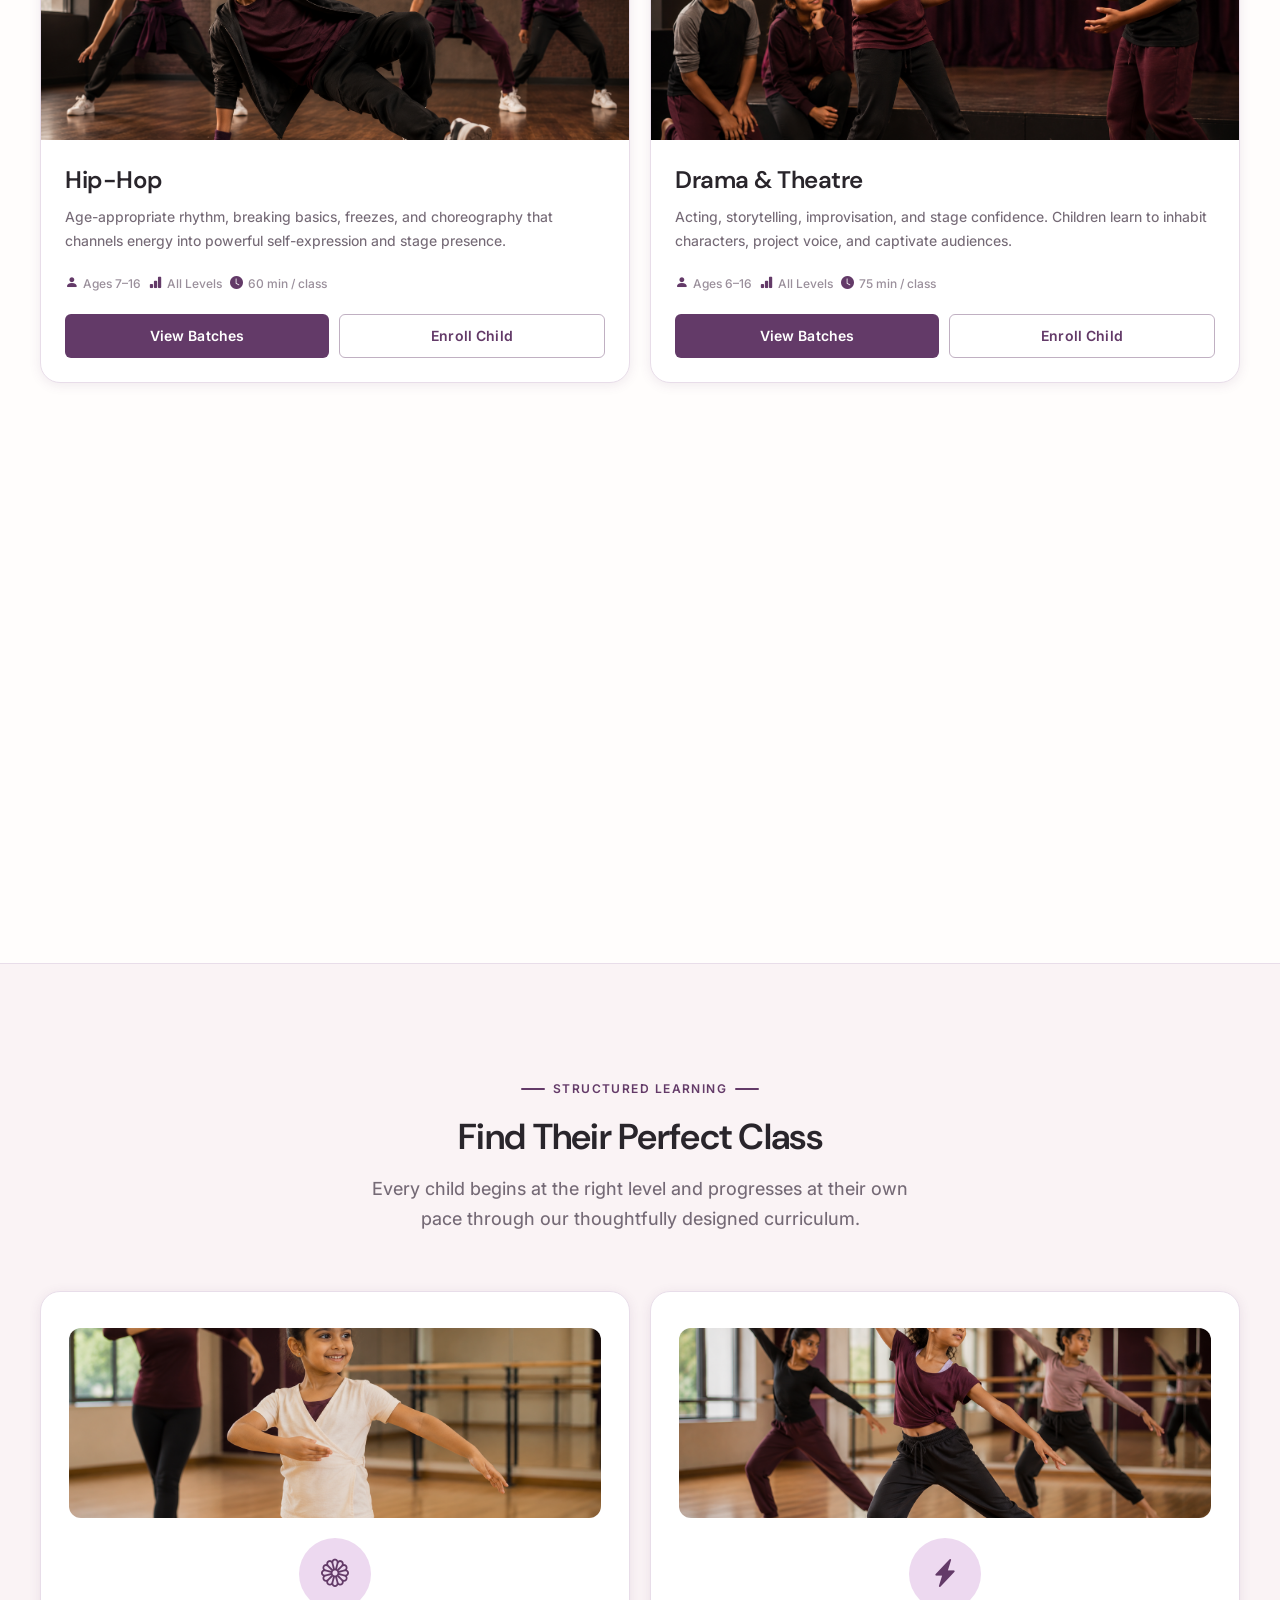
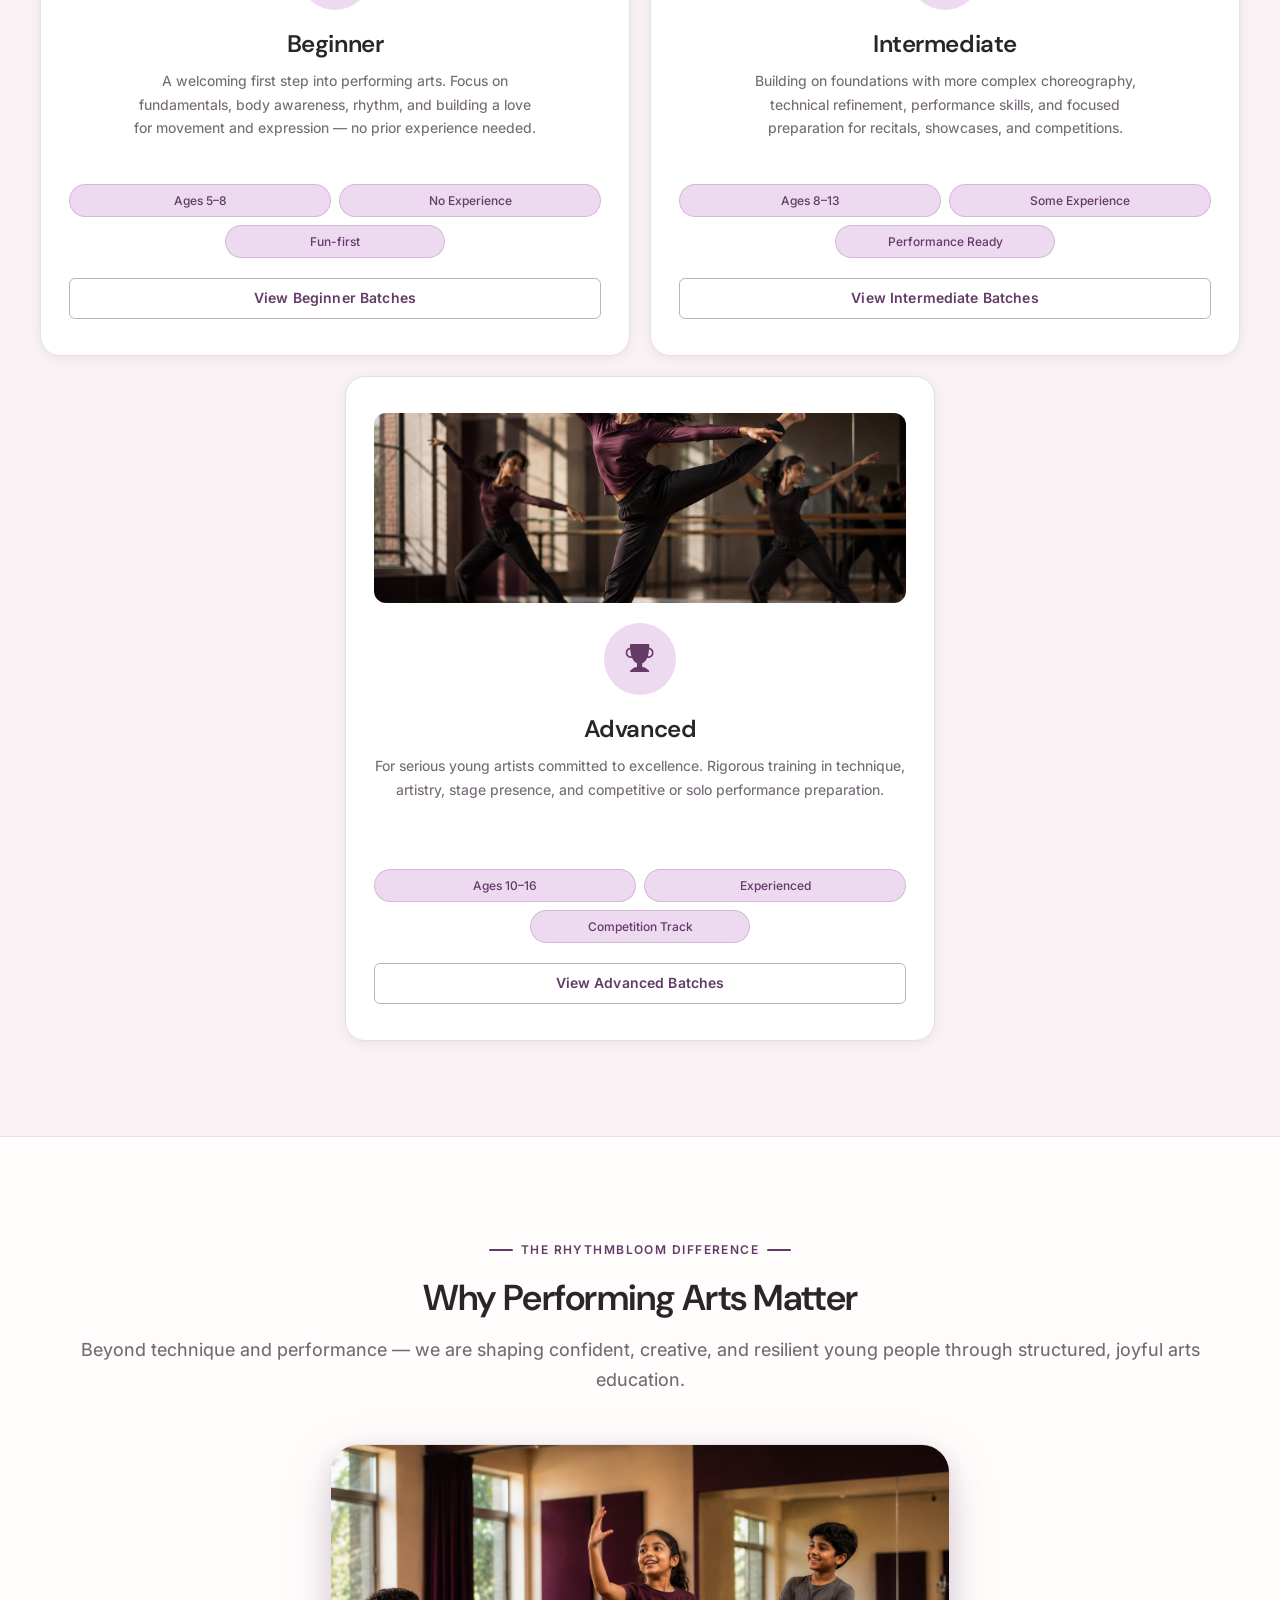
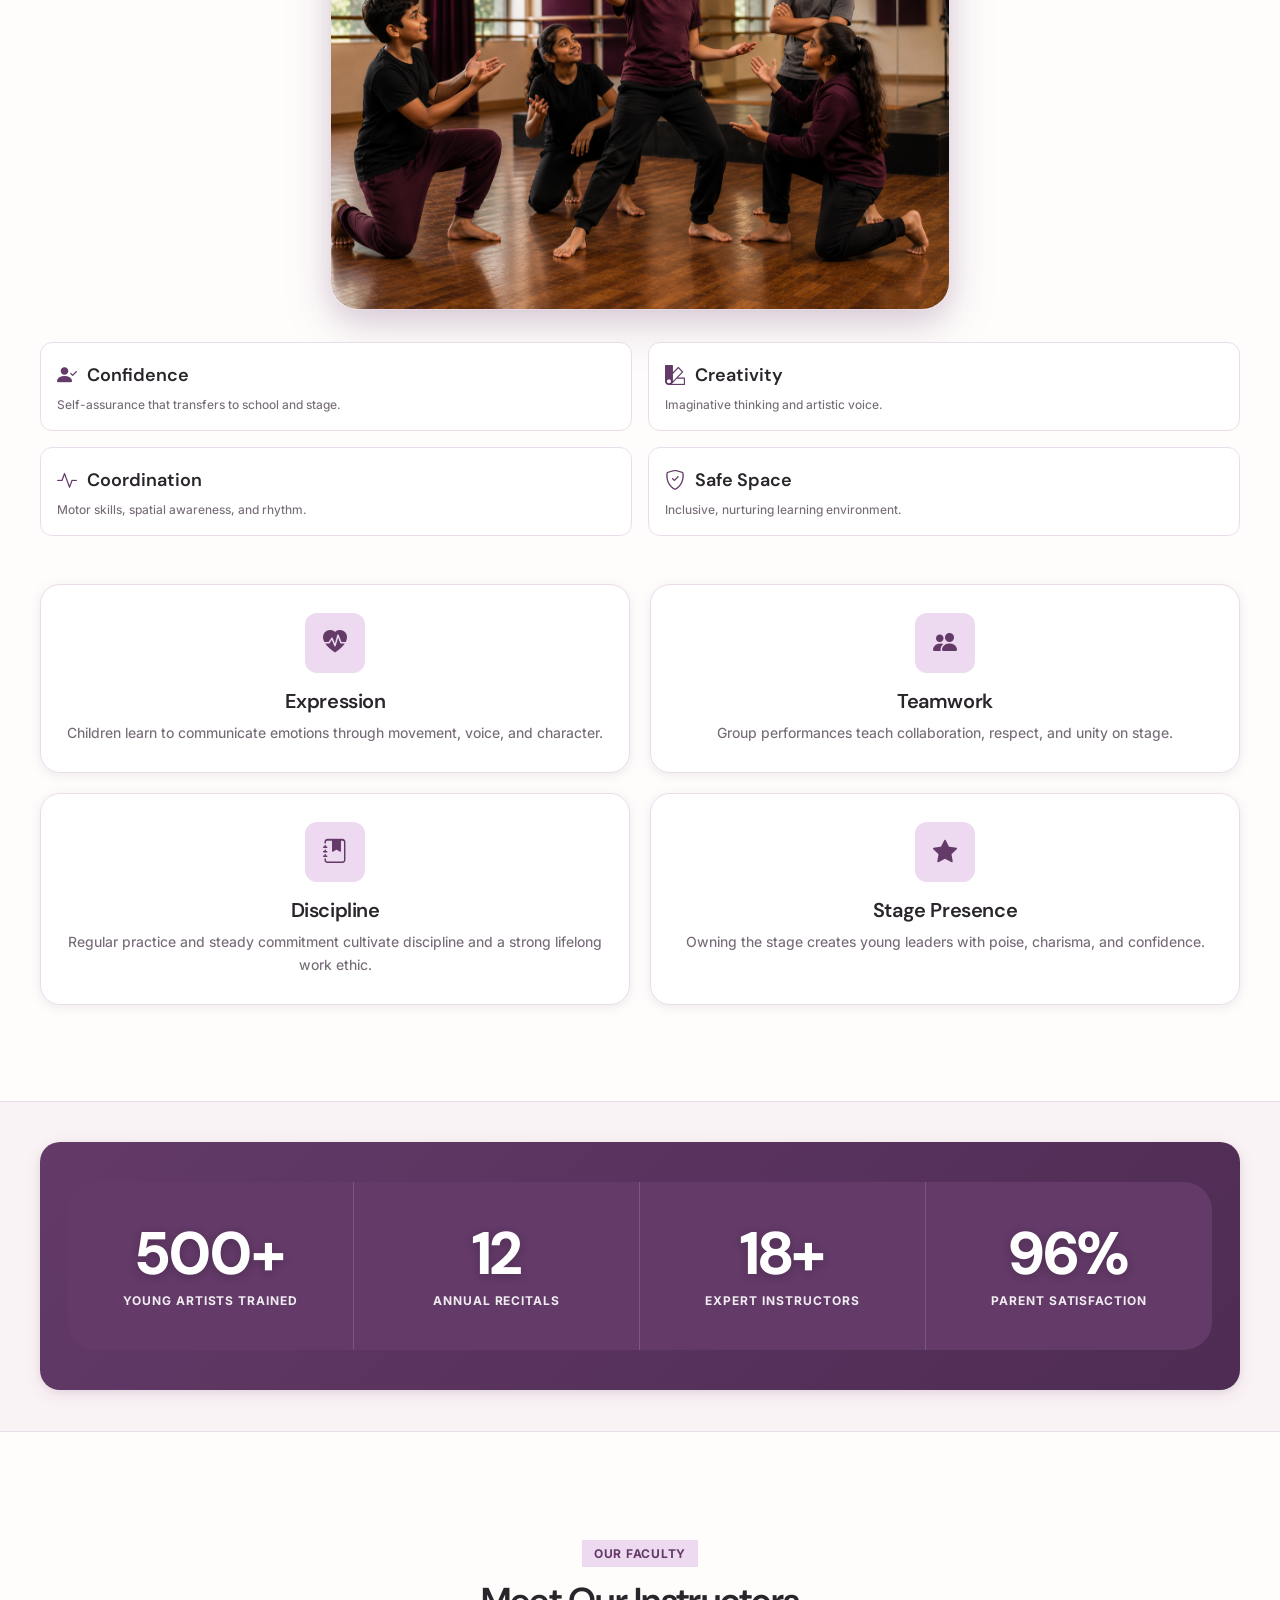
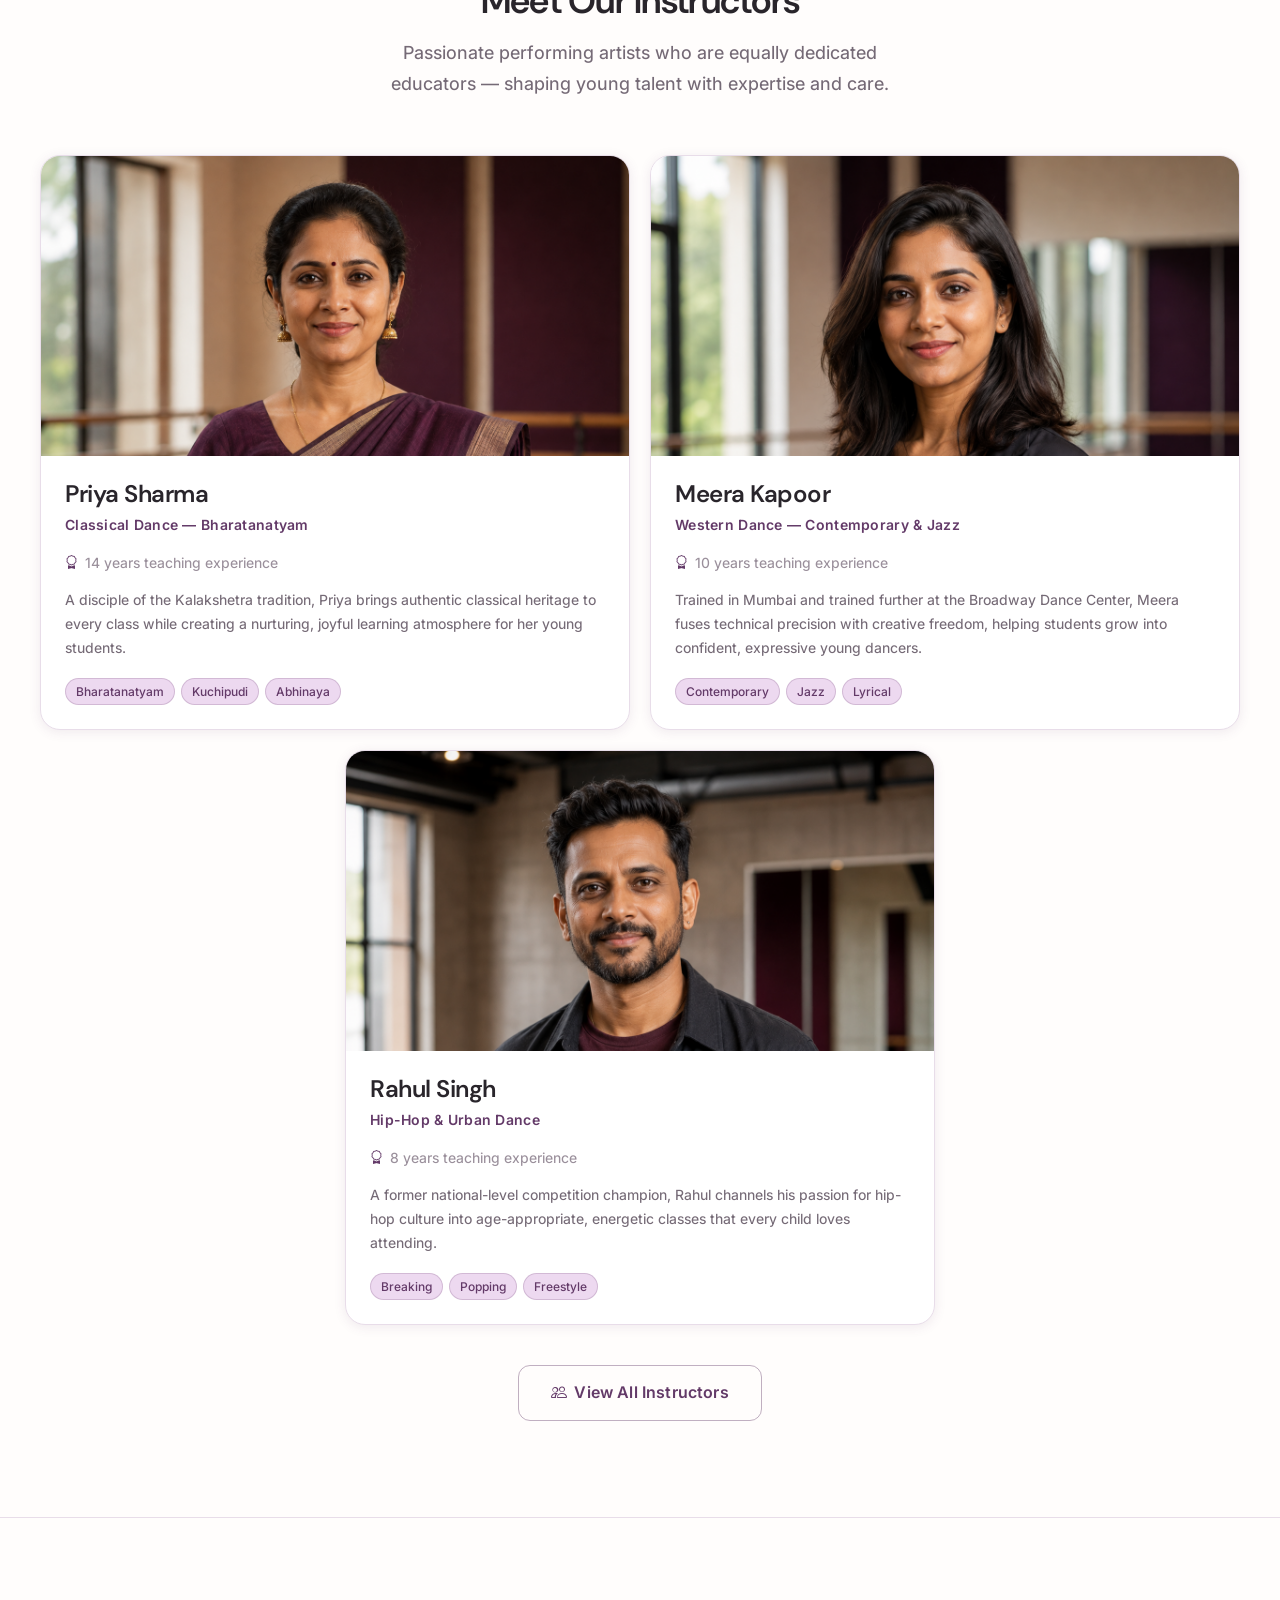
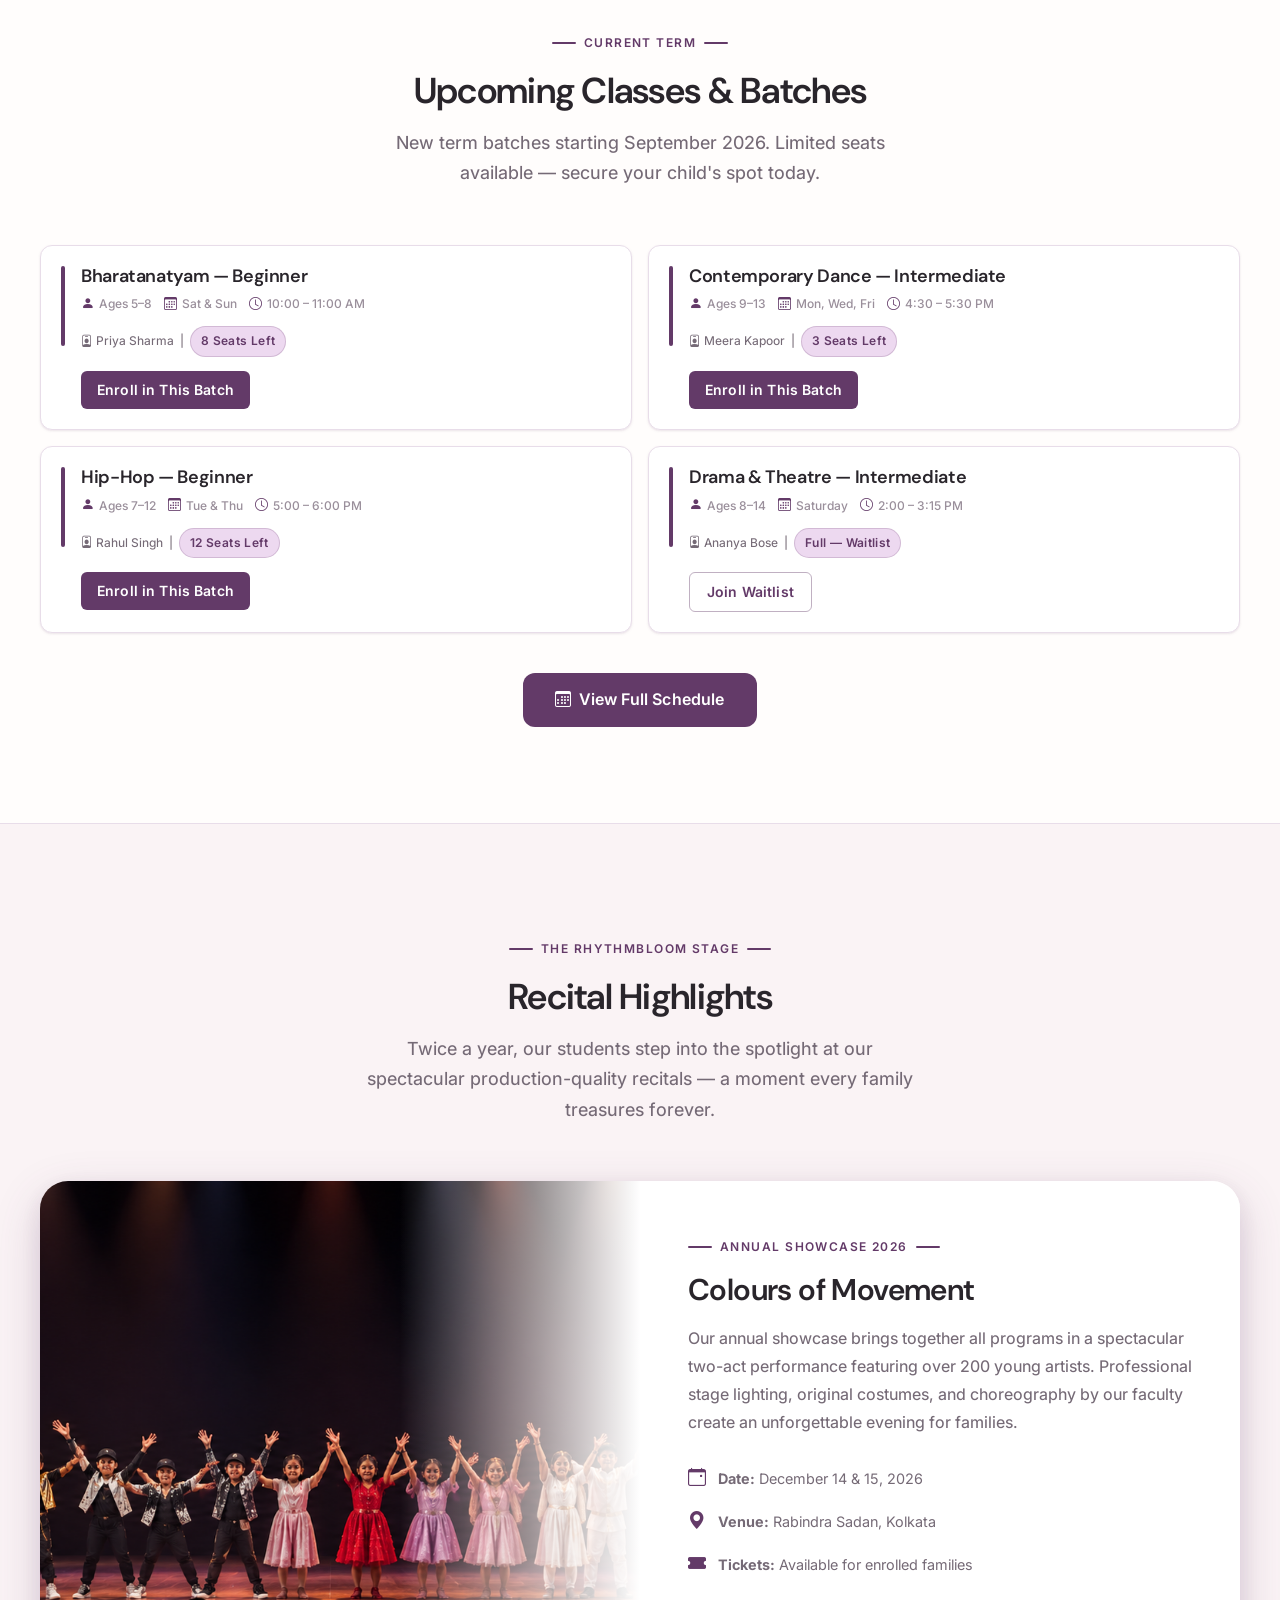
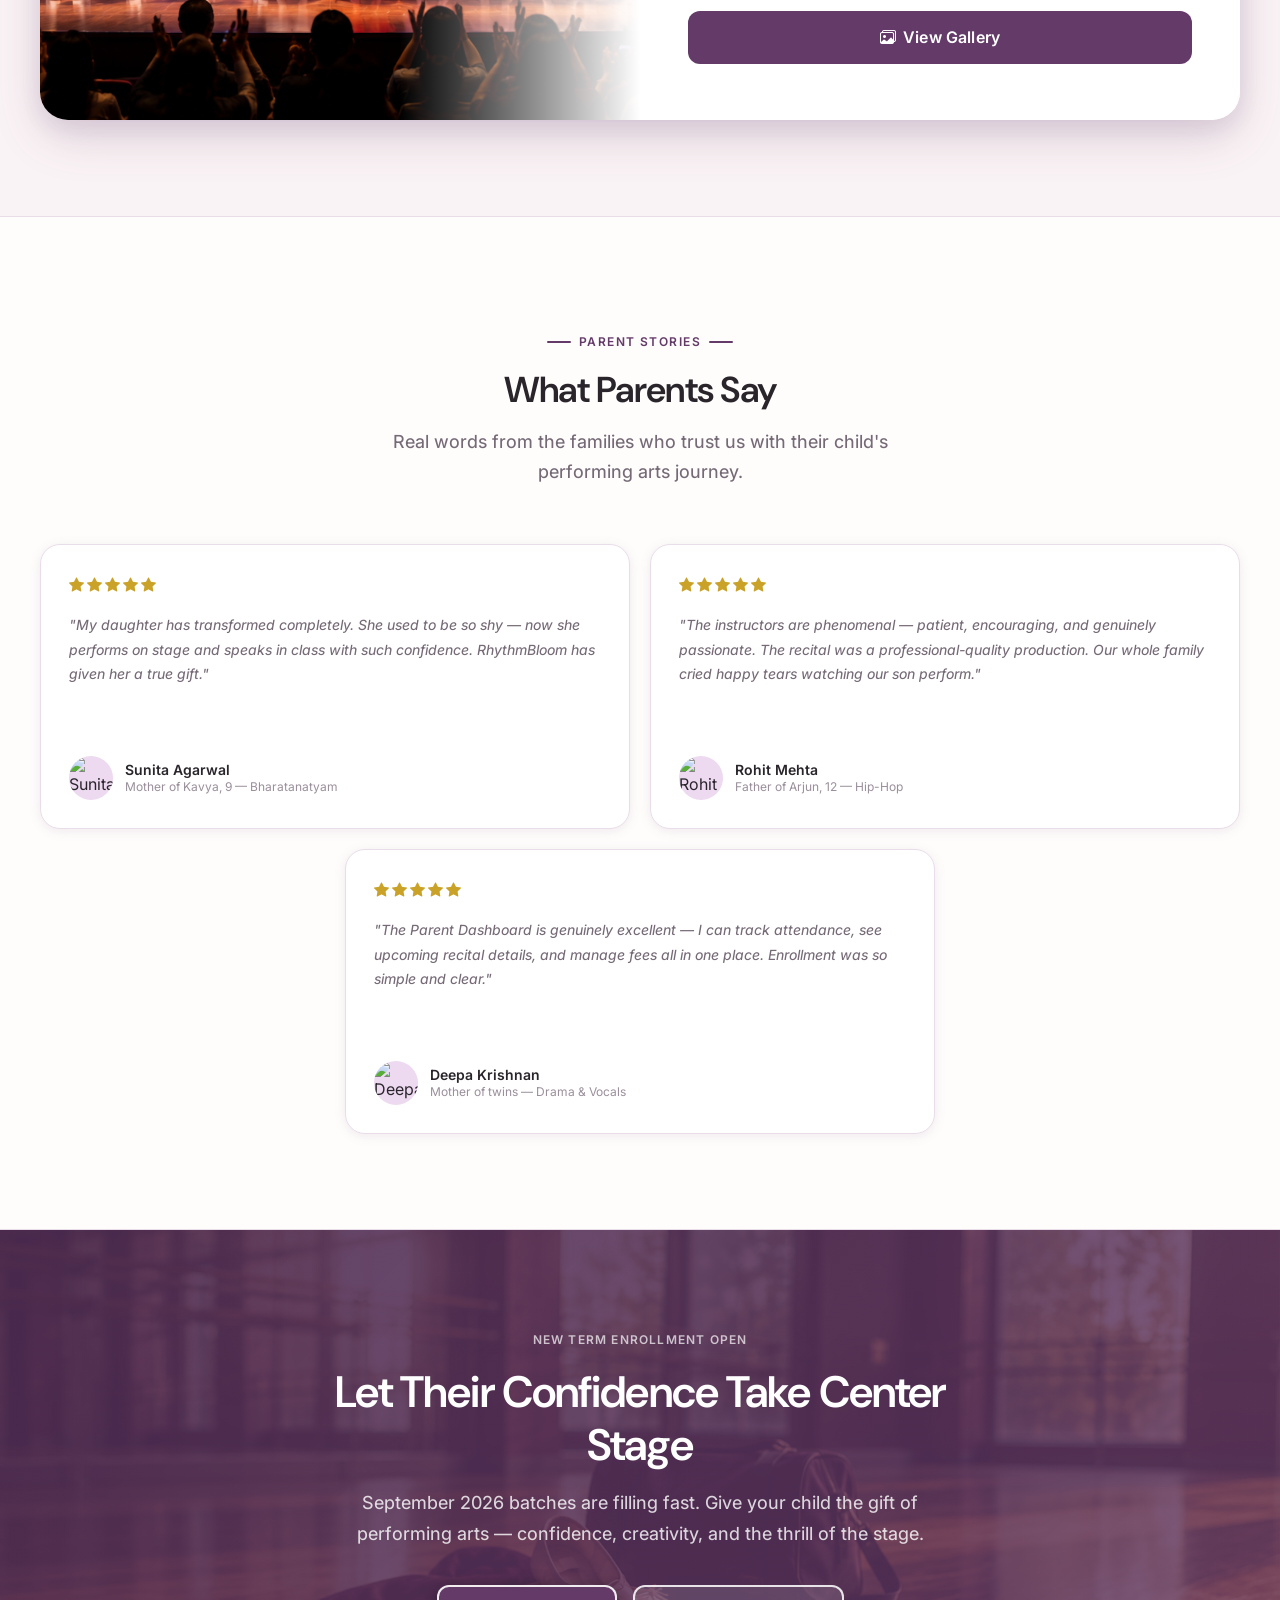
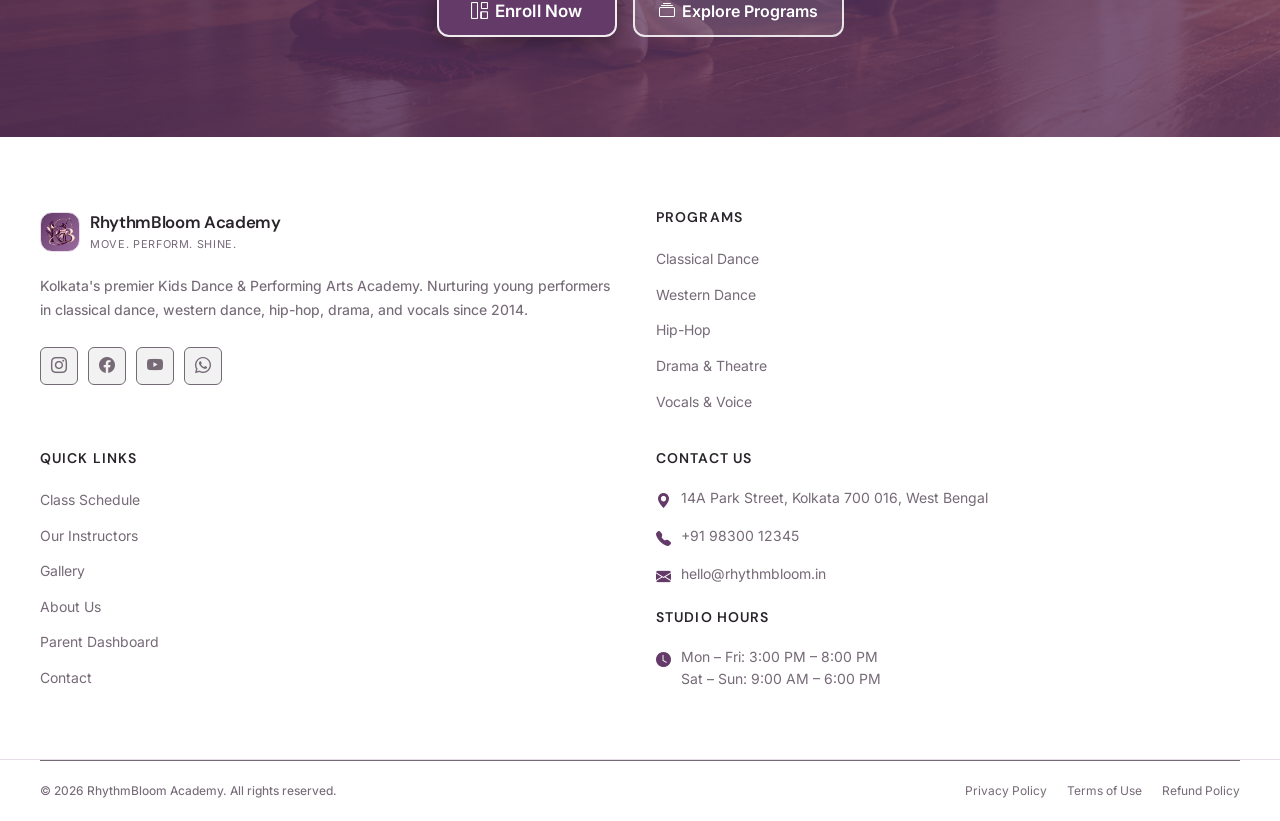
==== commit 5cb77568: "bugs fixed" ====
--- a/index.html
+++ b/index.html
@@ -272,7 +272,7 @@
         </div>
         <div class="level-icon"><i class="bi bi-lightning-charge-fill"></i></div>
         <h3 class="level-title">Intermediate</h3>
-        <p class="level-desc">Building on foundations with more complex choreography, technical refinement, performance skills, and preparation for recitals and competitions.</p>
+        <p class="level-desc">Building on foundations with more complex choreography, technical refinement, performance skills, and focused preparation for recitals, showcases, and competitions.</p>
         <div class="level-tags">
           <span class="tag">Ages 8–13</span>
           <span class="tag">Some Experience</span>
@@ -359,7 +359,7 @@
       <div class="value-card reveal reveal-delay-3">
         <div class="value-icon"><i class="bi bi-journal-bookmark-fill"></i></div>
         <h4 class="value-title">Discipline</h4>
-        <p class="value-desc">Regular practice and commitment cultivate a strong lifelong work ethic.</p>
+        <p class="value-desc">Regular practice and steady commitment cultivate discipline and a strong lifelong work ethic.</p>
       </div>
       <div class="value-card reveal reveal-delay-4">
         <div class="value-icon"><i class="bi bi-star-fill"></i></div>
@@ -417,7 +417,7 @@
           <h3 class="instructor-name">Meera Kapoor</h3>
           <p class="instructor-spec">Western Dance — Contemporary & Jazz</p>
           <p class="instructor-exp"><i class="bi bi-award"></i> 10 years teaching experience</p>
-          <p class="instructor-desc">Trained in Mumbai and trained further at the Broadway Dance Center, Meera fuses technical precision with creative freedom to build expressive young dancers.</p>
+          <p class="instructor-desc">Trained in Mumbai and trained further at the Broadway Dance Center, Meera fuses technical precision with creative freedom, helping students grow into confident, expressive young dancers.</p>
           <div class="instructor-styles">
             <span class="tag">Contemporary</span>
             <span class="tag">Jazz</span>
@@ -621,7 +621,7 @@
   <div class="container">
     <div class="footer-grid">
       <div>
-        <div class="footer-brand">
+        <a href="index.html" class="footer-brand" style="text-decoration:none;color:inherit;">
           <div class="footer-logo-wrap">
             <img src="images/logo.png" alt="RhythmBloom Academy Logo" class="rb-logo-light" />
             <img src="images/dark_logo.png" alt="RhythmBloom Academy Logo" class="rb-logo-dark" style="display:none;" />
@@ -630,7 +630,7 @@
             <div class="footer-brand-name">RhythmBloom Academy</div>
             <div class="footer-brand-tagline">Move. Perform. Shine.</div>
           </div>
-        </div>
+        </a>
         <p class="footer-about">Kolkata's premier Kids Dance & Performing Arts Academy. Nurturing young performers in classical dance, western dance, hip-hop, drama, and vocals since 2014.</p>
         <div class="footer-social">
           <a href="#" class="footer-social-link" aria-label="Instagram"><i class="bi bi-instagram"></i></a>
--- a/css/components.css
+++ b/css/components.css
@@ -465,11 +465,14 @@
 }
 
 .level-desc {
+  width: 100%;
+  min-height: calc(1.7em * 4);
   font-size: var(--text-sm);
   color: var(--text-secondary);
   line-height: 1.7;
   margin-bottom: 20px;
   flex: 1;
+  text-wrap: balance;
 }
 
 .level-tags {
@@ -1336,6 +1339,63 @@
 
 [data-theme="dark"] .rb-footer {
   background: #110E12;
+}
+
+/* ── Light theme footer ── */
+[data-theme="light"] .rb-footer {
+  background: #ffffff;
+  color: var(--text-secondary);
+  border-top: 1px solid var(--border);
+}
+
+[data-theme="light"] .footer-brand-name {
+  color: var(--text-primary);
+}
+
+[data-theme="light"] .footer-brand-tagline {
+  color: var(--text-secondary);
+}
+
+[data-theme="light"] .footer-about {
+  color: var(--text-secondary);
+}
+
+[data-theme="light"] .footer-col-title {
+  color: var(--text-primary);
+}
+
+[data-theme="light"] .footer-links a {
+  color: var(--text-secondary);
+}
+
+[data-theme="light"] .footer-links a:hover {
+  color: var(--primary);
+}
+
+[data-theme="light"] .footer-contact-item {
+  color: var(--text-secondary);
+}
+
+[data-theme="light"] .footer-social-link {
+  background: rgba(0,0,0,0.05);
+  border-color: var(--border);
+  color: var(--text-secondary);
+}
+
+[data-theme="light"] .footer-bottom {
+  border-top-color: var(--border);
+}
+
+[data-theme="light"] .footer-copy {
+  color: var(--text-secondary);
+}
+
+[data-theme="light"] .footer-bottom-links a {
+  color: var(--text-secondary);
+}
+
+[data-theme="light"] .footer-bottom-links a:hover {
+  color: var(--text-primary);
 }
 
 .footer-grid {
--- a/css/tablet.css
+++ b/css/tablet.css
@@ -554,6 +554,42 @@
   }
 }
 
+/* ════════════════════════════════════════════════════════════════
+   HOME 1 BANNER – iPAD MINI (577px – 820px) LEFT-ALIGN OVERRIDE
+   Overrides the wider tablet centering so hero content, buttons
+   and stat items are left-aligned on iPad mini.
+   ════════════════════════════════════════════════════════════════ */
+@media (min-width: 577px) and (max-width: 820px) {
+  .hero-content {
+    text-align: left !important;
+    margin-inline: 0 !important;
+    margin-left: 0 !important;
+  }
+
+  .hero-badge {
+    margin-inline: 0 !important;
+    margin-left: 0 !important;
+  }
+
+  .hero-actions {
+    justify-content: flex-start !important;
+    margin-inline: 0 !important;
+    margin-left: 0 !important;
+  }
+
+  .hero-stats {
+    justify-content: flex-start !important;
+    margin-inline: 0 !important;
+    margin-left: 0 !important;
+    text-align: left !important;
+  }
+
+  .hero-stat {
+    text-align: left !important;
+    justify-self: start !important;
+  }
+}
+
 @media (max-width: 768px) {
   :root {
     --container-px: 20px;
@@ -650,3 +686,19 @@
     padding: 32px 24px;
   }
 }
+
+/* ══ iPad mini final override – hero buttons left-aligned ══
+   Must come AFTER the max-width:768px block so it wins the cascade. */
+@media (min-width: 577px) and (max-width: 820px) {
+  .hero-actions {
+    justify-content: flex-start !important;
+    margin-inline: 0 !important;
+    margin-left: 0 !important;
+  }
+
+  .hero-actions .btn-primary,
+  .hero-actions .btn-secondary,
+  .hero-actions .btn-ghost {
+    min-width: 160px !important;
+  }
+}
--- a/css/mobile.css
+++ b/css/mobile.css
@@ -175,6 +175,7 @@
   /* ── Levels ── */
   .level-grid { grid-template-columns: 1fr !important; gap: 14px; }
   .level-card { padding: 28px 22px; }
+  .level-desc { min-height: 0; }
   .level-tags {
     display: grid;
     grid-template-columns: 1fr !important;
